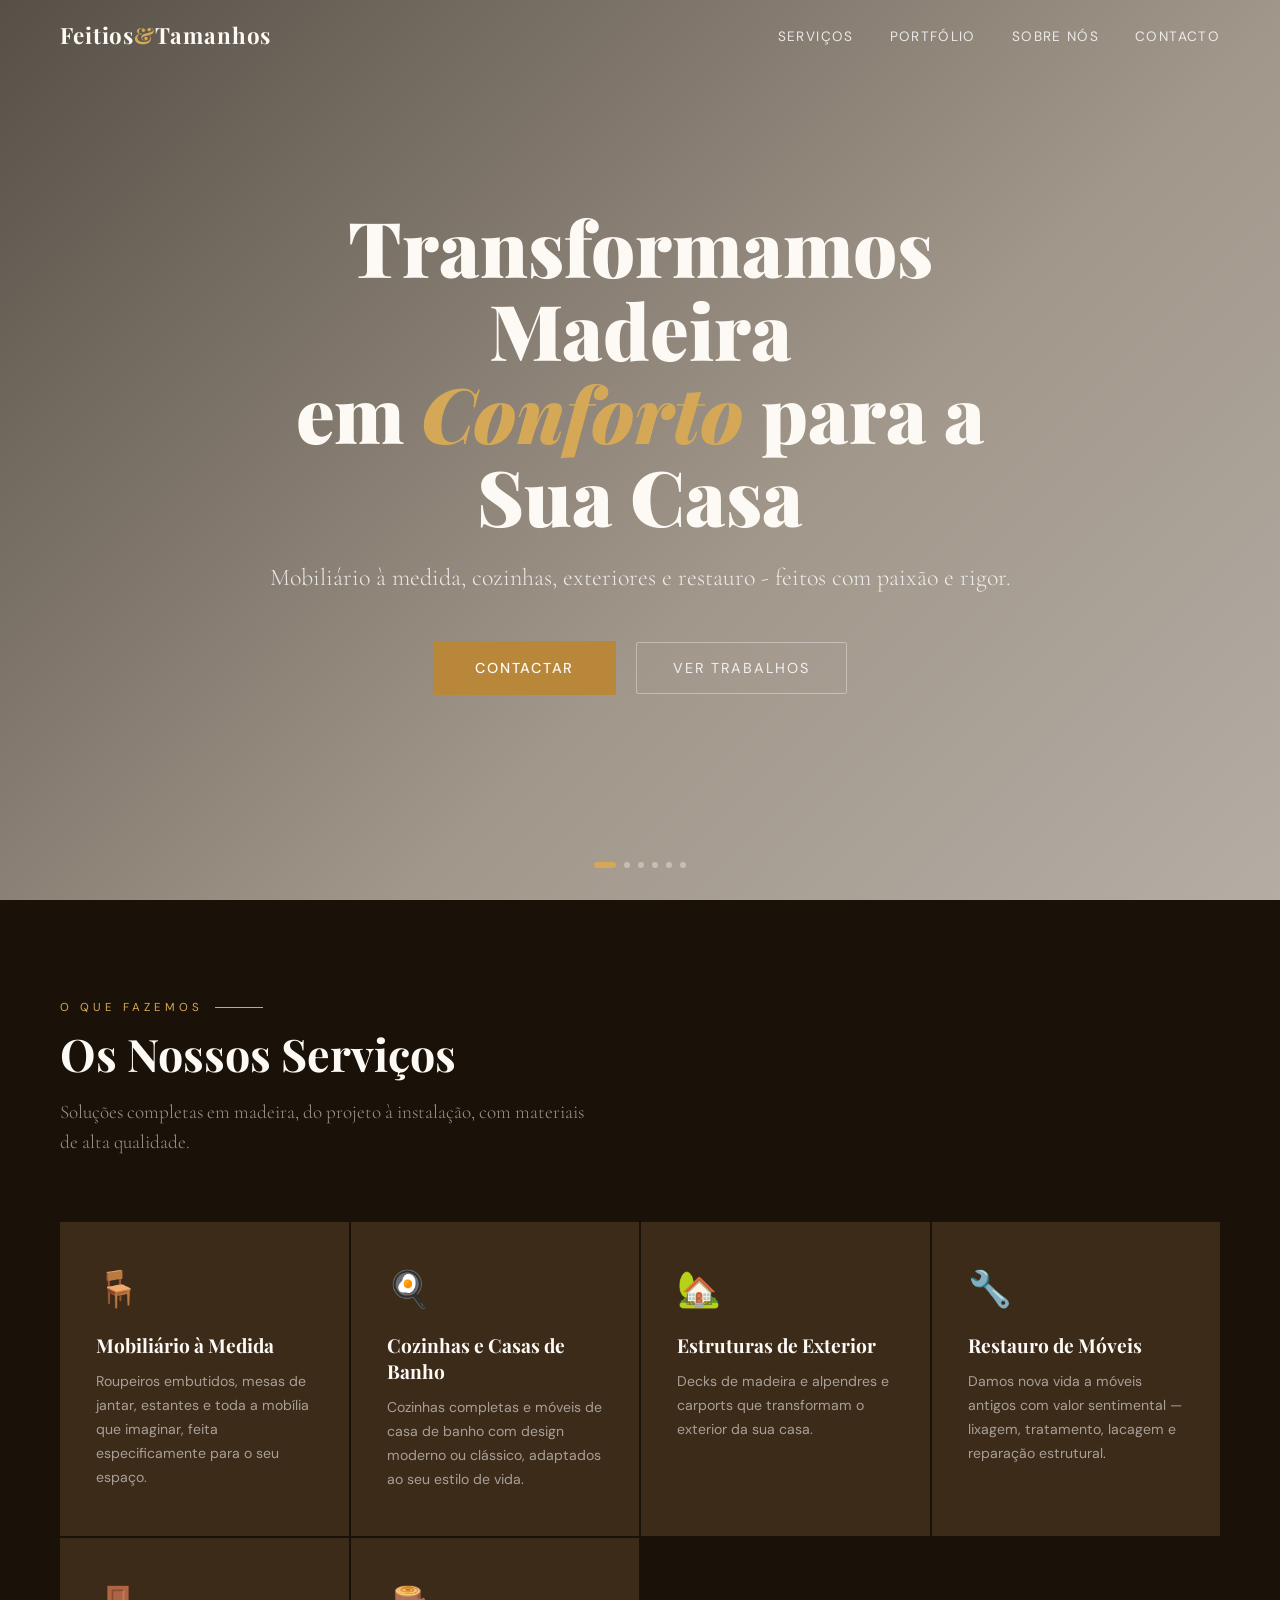
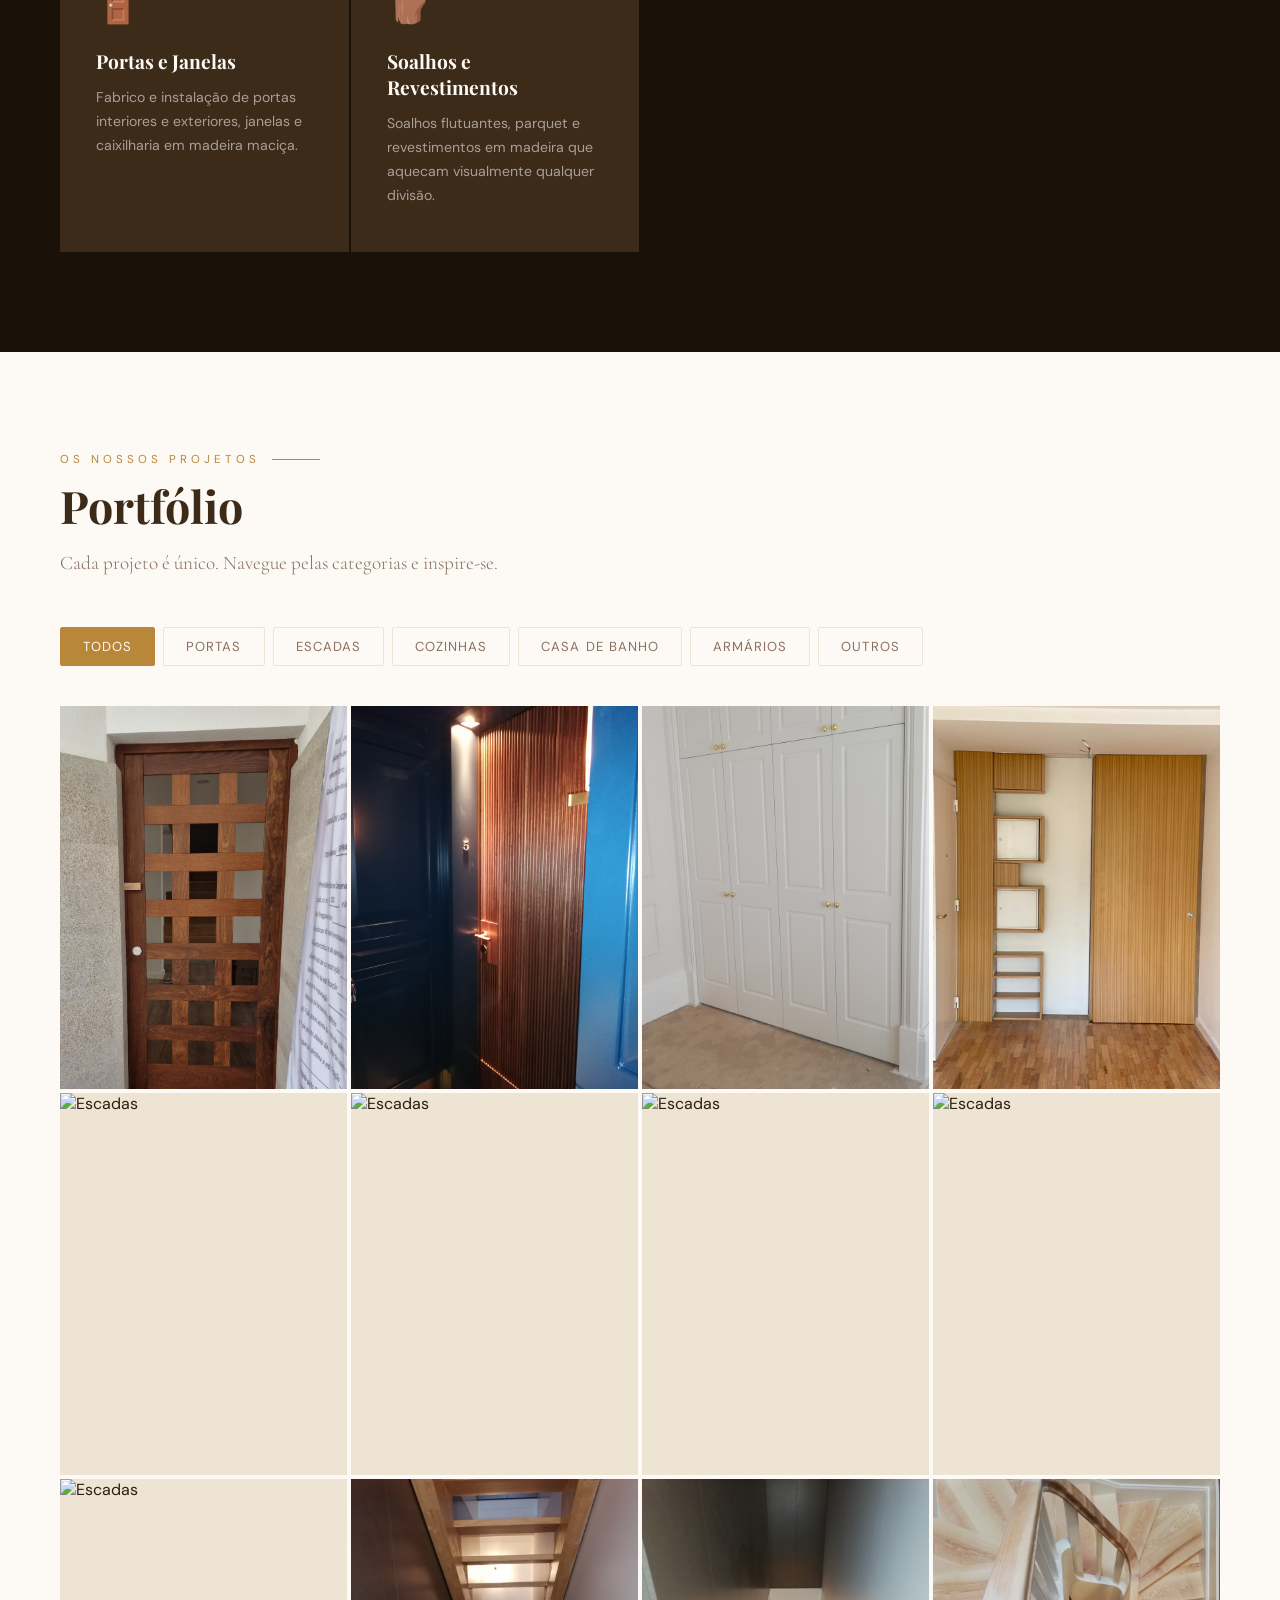
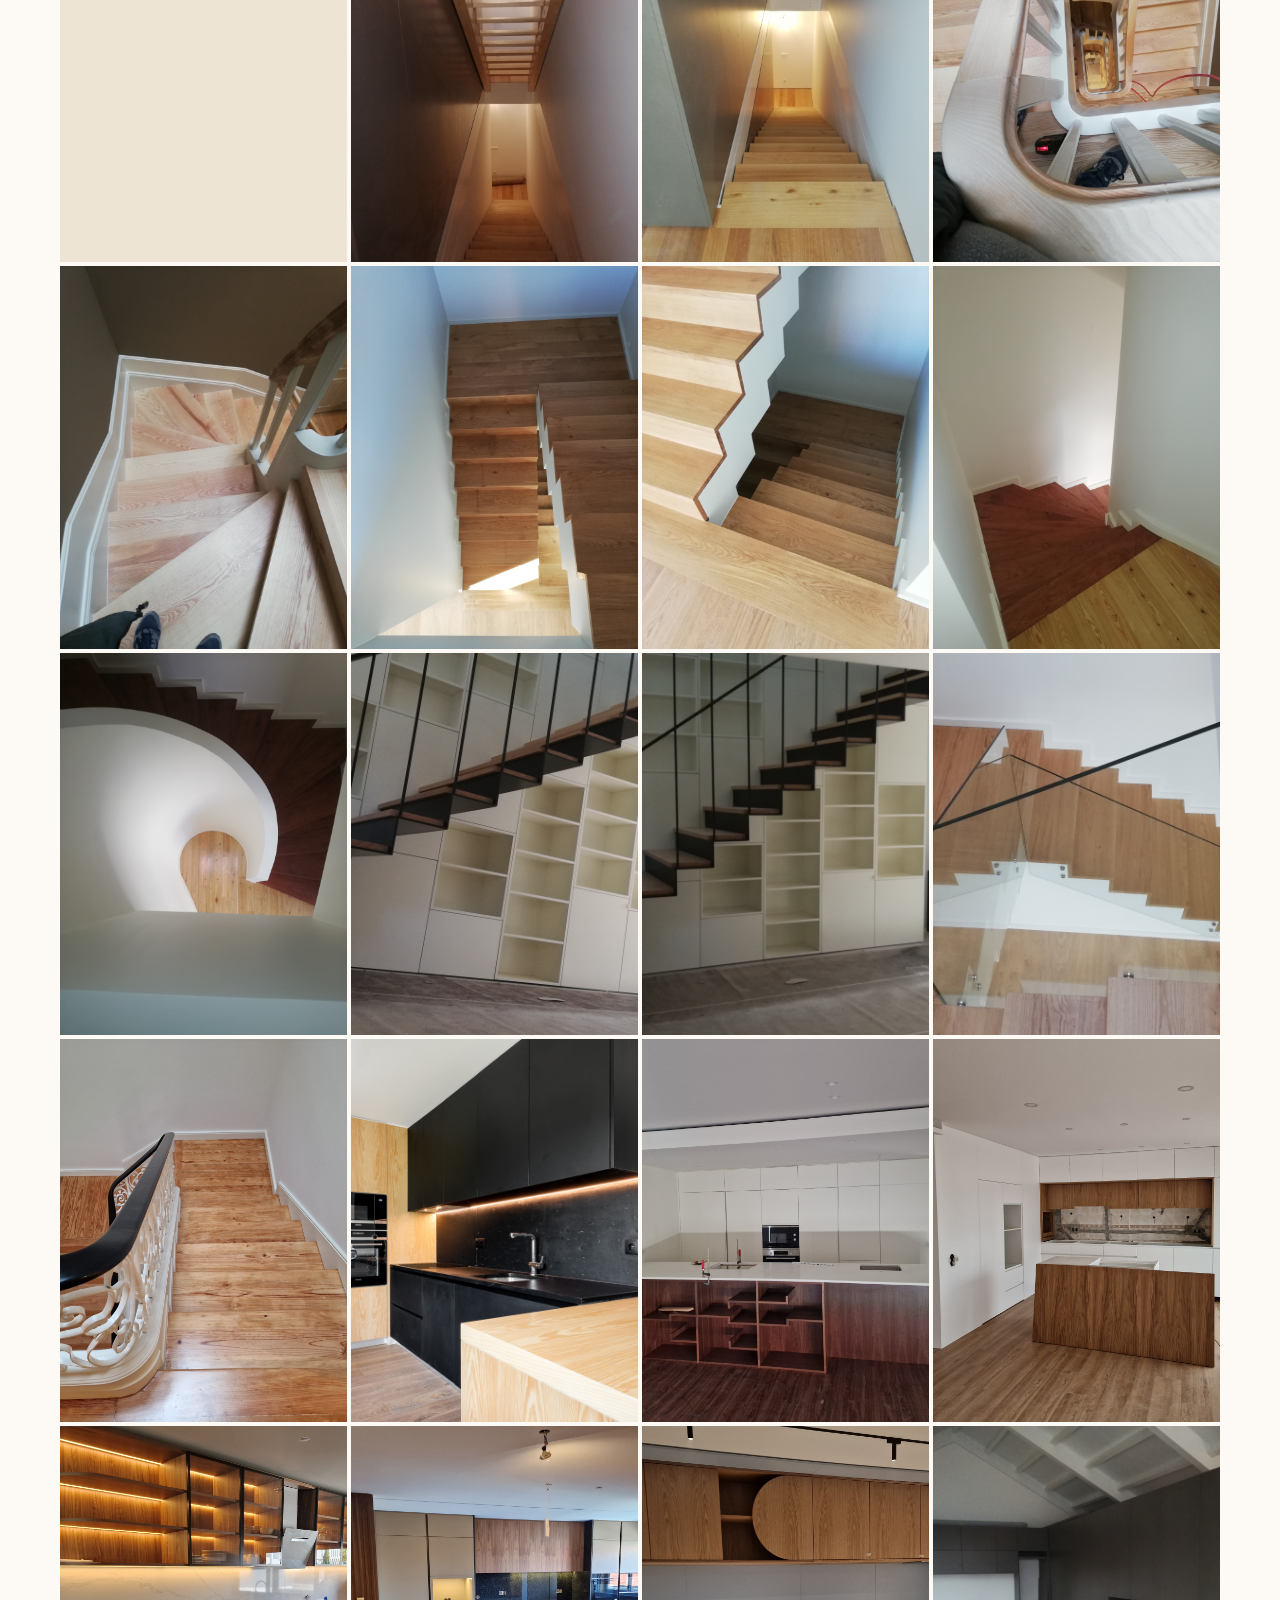
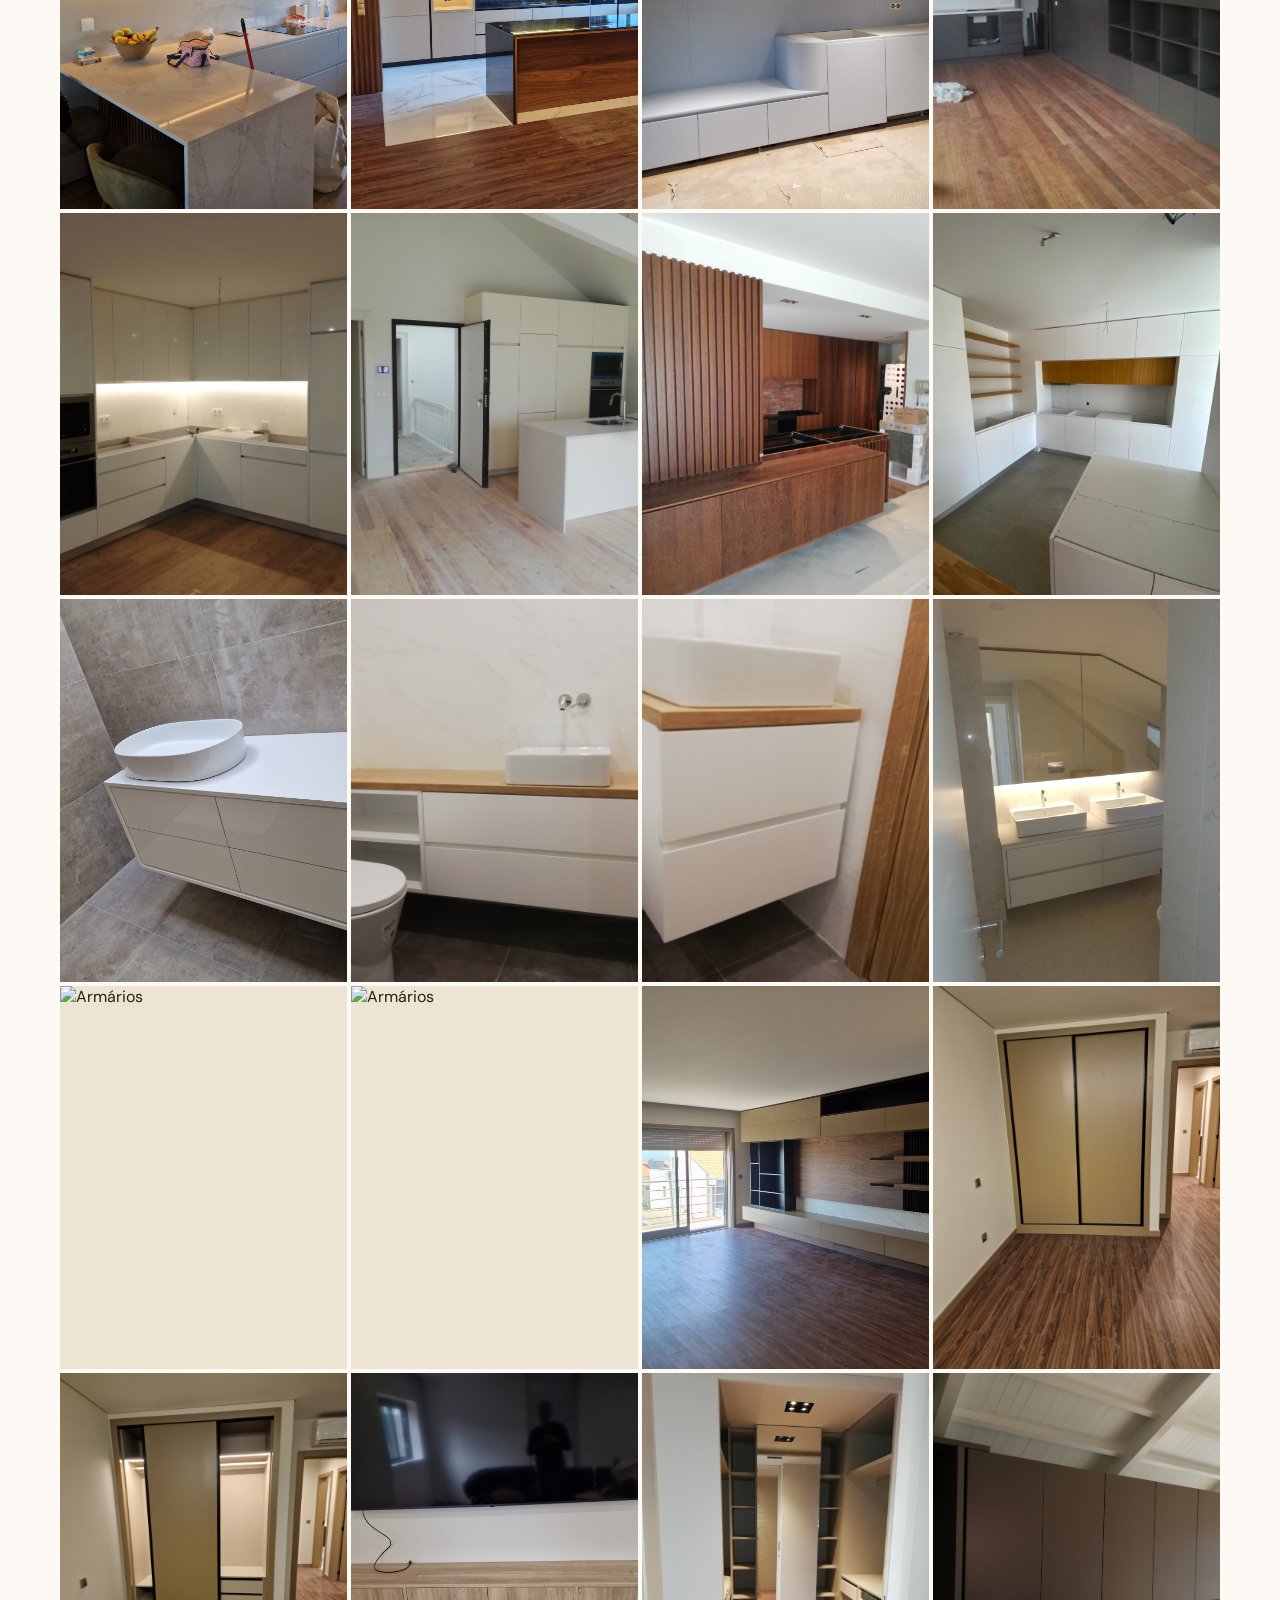
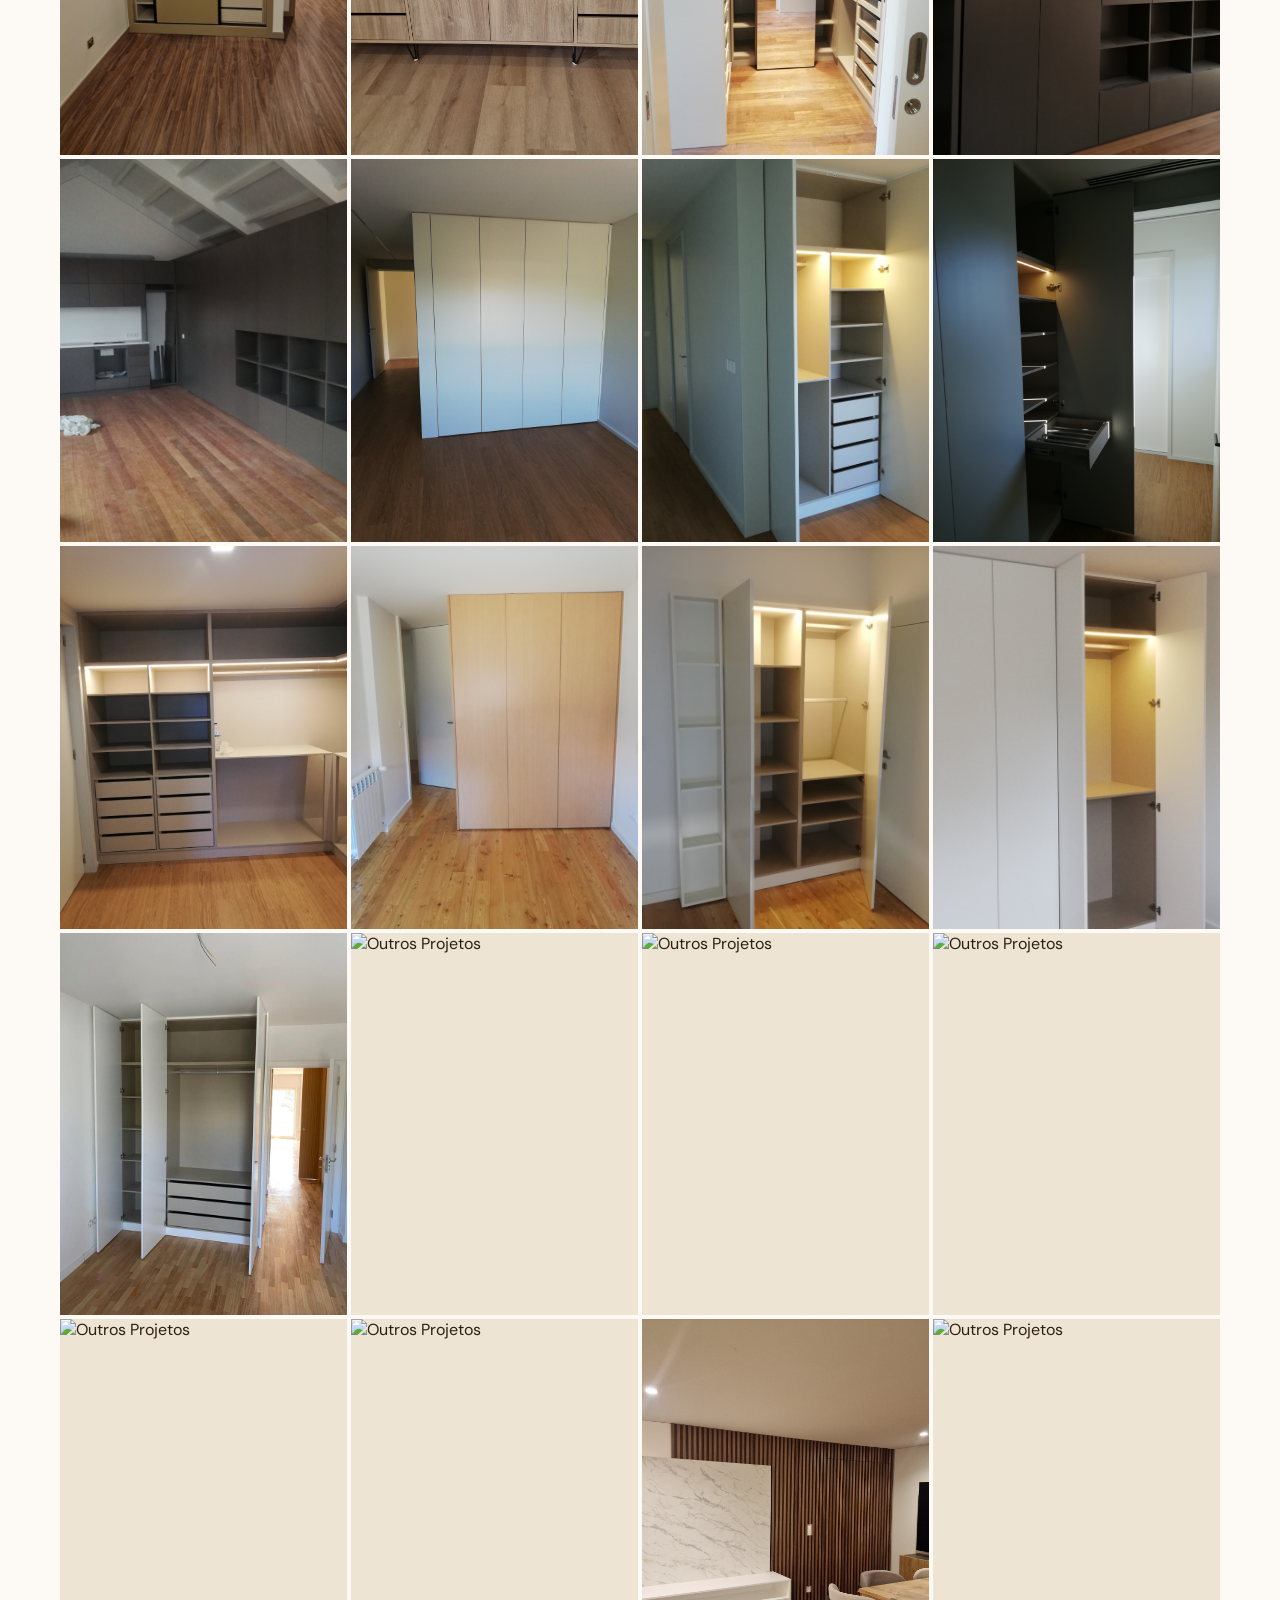
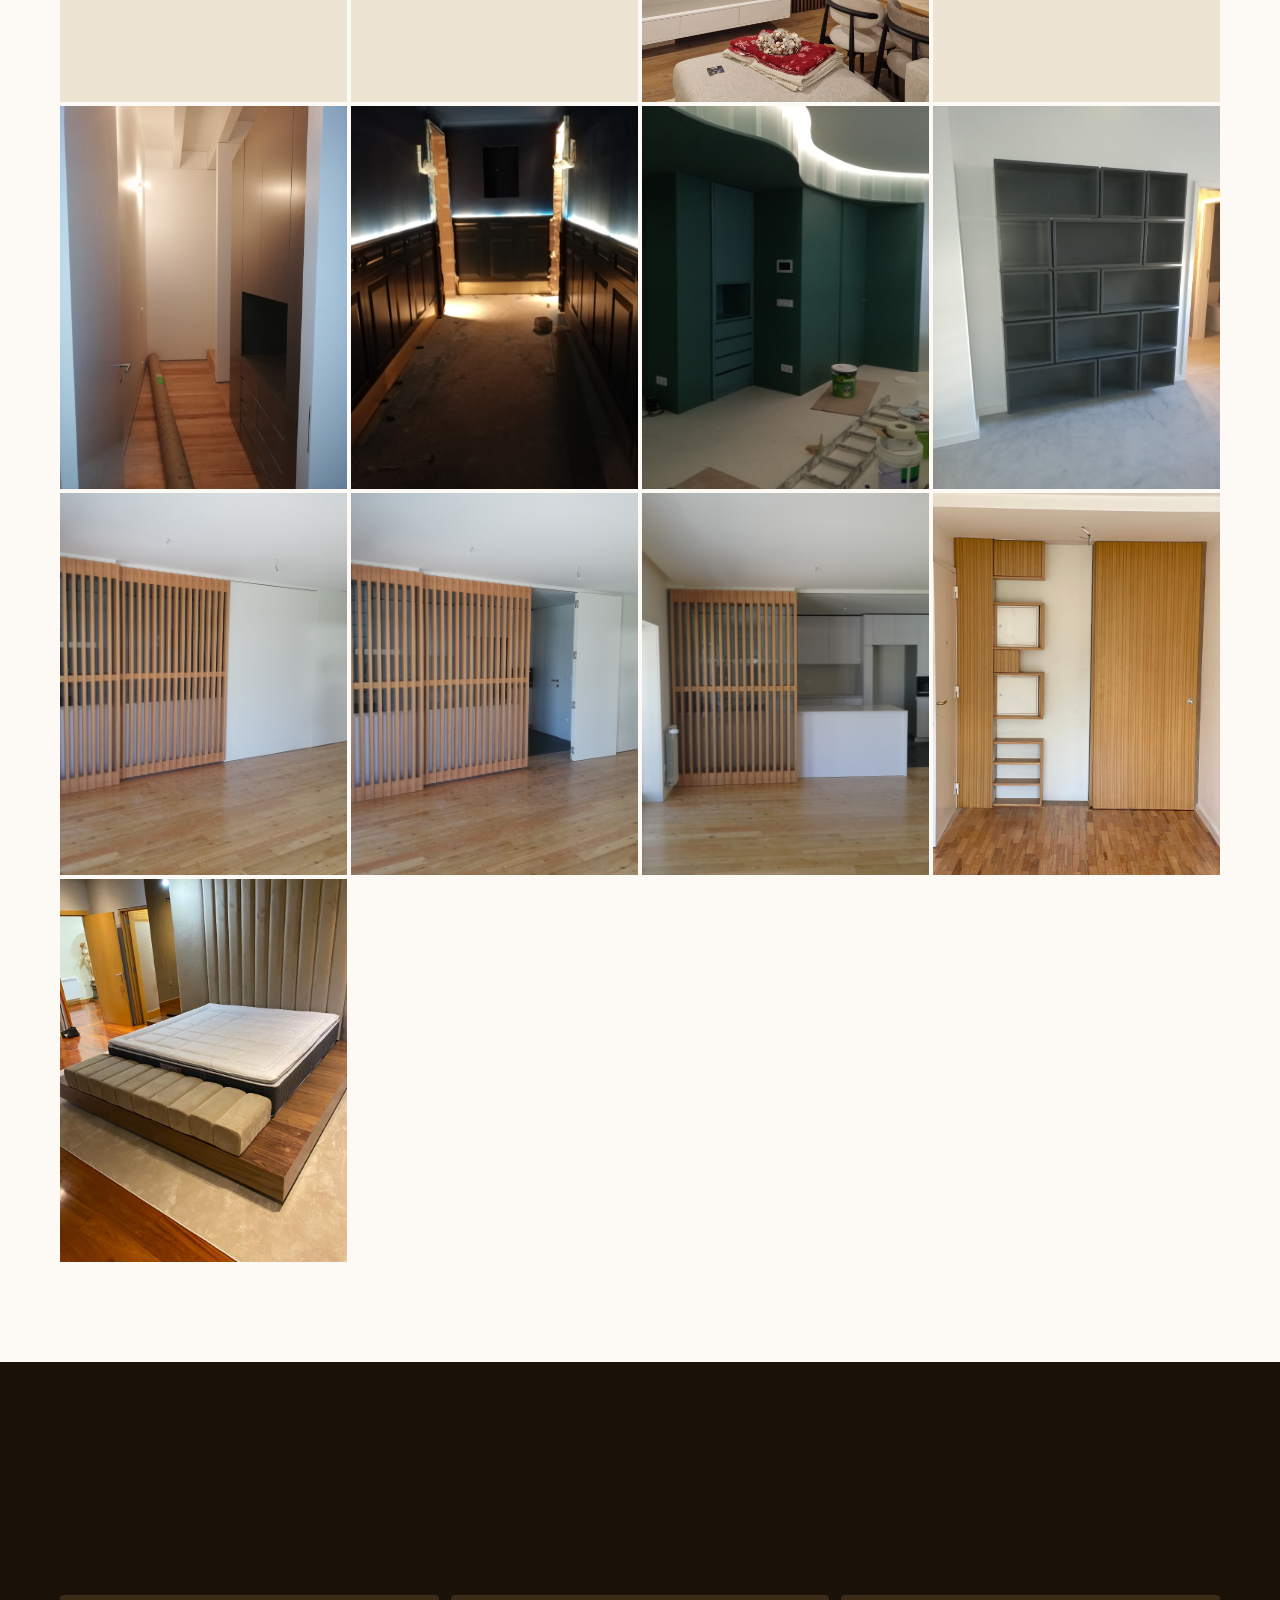
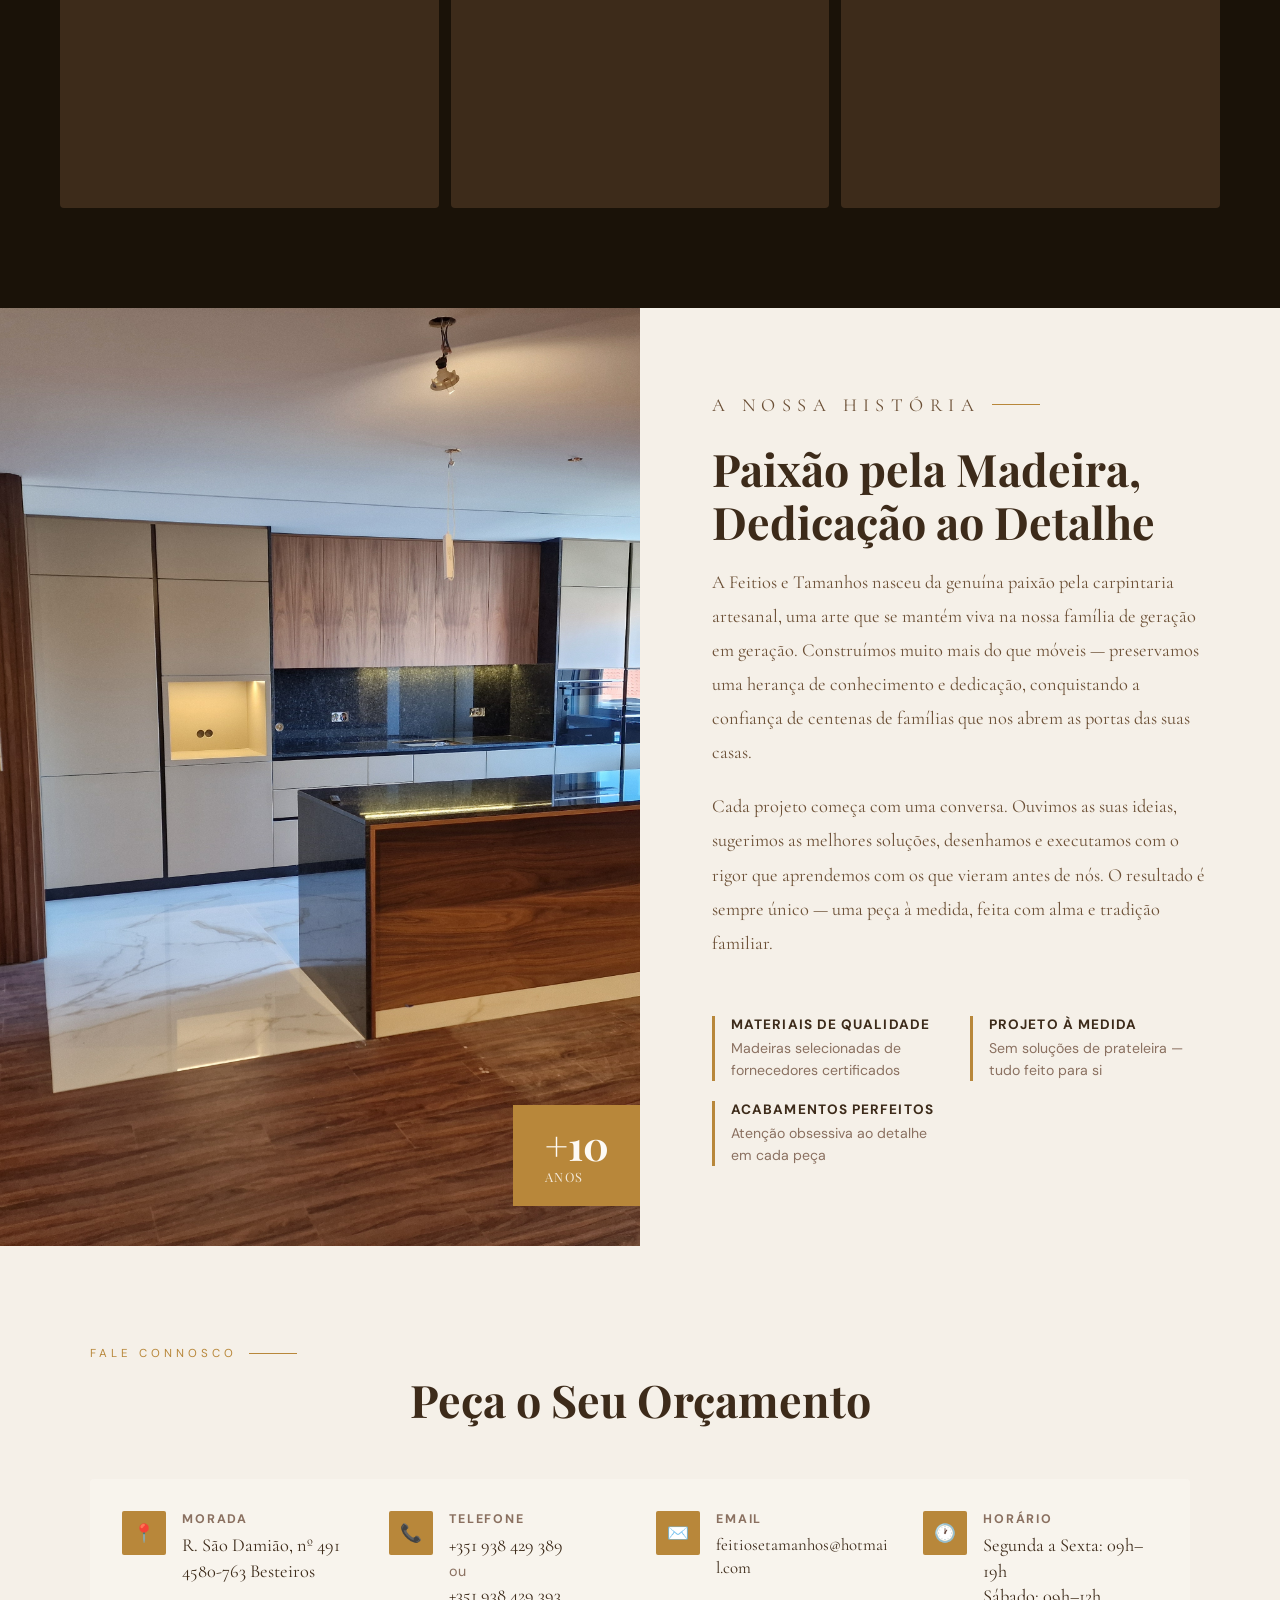
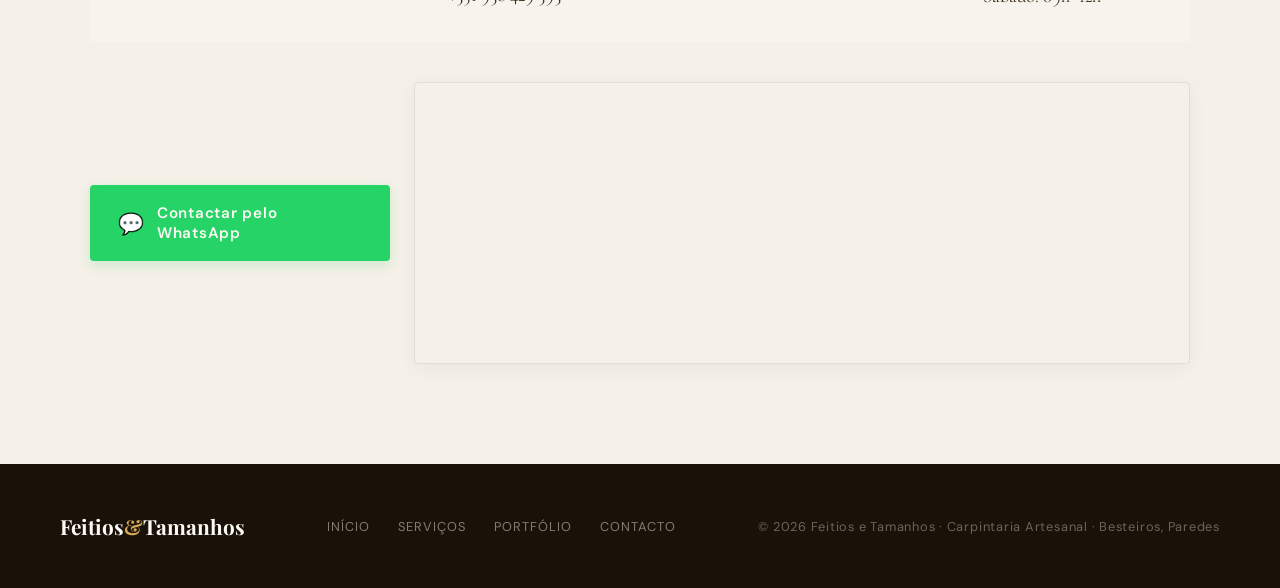
==== index.html @ 4be99b76 "Commit 1" ====
<!DOCTYPE html>
<html lang="pt">

<head>
    <meta charset="UTF-8" />
    <meta name="viewport" content="width=device-width, initial-scale=1.0" />
    <title>Feitios e Tamanhos - Carpintaria Artesanal</title>
    <link
        href="https://fonts.googleapis.com/css2?family=Playfair+Display:ital,wght@0,400;0,700;0,900;1,400&family=Cormorant+Garamond:wght@300;400;500&family=DM+Sans:wght@300;400;500&display=swap"
        rel="stylesheet" />
    <link rel="stylesheet" href="style.css">
</head>

<body>
    <nav id="navbar">
        <a href="#" class="nav-logo">Feitios<span>&</span>Tamanhos</a>
        <ul class="nav-links">
            <li><a href="#servicos">Serviços</a></li>
            <li><a href="#portfolio">Portfólio</a></li>
            <li><a href="#sobre">Sobre Nós</a></li>
            <li><a href="#contacto">Contacto</a></li>
        </ul>
    </nav>

    <section id="hero">
        <div class="hero-slides" id="heroSlides">
        </div>
        <div class="hero-overlay"></div>
        <div class="hero-content">
            <h1 class="hero-title">Transformamos Madeira<br>em <em>Conforto</em> para a Sua Casa</h1>
            <p class="hero-sub">Mobiliário à medida, cozinhas, exteriores e restauro - feitos com paixão e rigor.</p>
            <a href="#contacto" class="btn-primary">Contactar</a>
            <a href="#portfolio" class="btn-secondary">Ver Trabalhos</a>
        </div>
        <div class="hero-dots" id="heroDots"></div>
    </section>

    <section id="servicos">
        <div class="services-header fade-up">
            <p class="section-label">O que fazemos</p>
            <h2 class="section-title">Os Nossos Serviços</h2>
            <p class="section-sub">Soluções completas em madeira, do projeto à instalação, com materiais de alta
                qualidade.</p>
        </div>
        <div class="services-grid">
            <div class="service-card fade-up">
                <span class="service-icon">🪑</span>
                <p class="service-name">Mobiliário à Medida</p>
                <p class="service-desc">Roupeiros embutidos, mesas de jantar, estantes e toda a mobília que imaginar,
                    feita especificamente para o seu espaço.</p>
            </div>
            <div class="service-card fade-up">
                <span class="service-icon">🍳</span>
                <p class="service-name">Cozinhas e Casas de Banho</p>
                <p class="service-desc">Cozinhas completas e móveis de casa de banho com design moderno ou clássico,
                    adaptados ao seu estilo de vida.</p>
            </div>
            <div class="service-card fade-up">
                <span class="service-icon">🏡</span>
                <p class="service-name">Estruturas de Exterior</p>
                <p class="service-desc">Decks de madeira e alpendres e carports que transformam o exterior da sua casa.
                </p>
            </div>
            <div class="service-card fade-up">
                <span class="service-icon">🔧</span>
                <p class="service-name">Restauro de Móveis</p>
                <p class="service-desc">Damos nova vida a móveis antigos com valor sentimental — lixagem, tratamento,
                    lacagem e reparação estrutural.</p>
            </div>
            <div class="service-card fade-up">
                <span class="service-icon">🚪</span>
                <p class="service-name">Portas e Janelas</p>
                <p class="service-desc">Fabrico e instalação de portas interiores e exteriores, janelas e caixilharia em
                    madeira maciça.</p>
            </div>
            <div class="service-card fade-up">
                <span class="service-icon">🪵</span>
                <p class="service-name">Soalhos e Revestimentos</p>
                <p class="service-desc">Soalhos flutuantes, parquet e revestimentos em madeira que aquecam visualmente
                    qualquer divisão.</p>
            </div>
        </div>
    </section>

    <section id="portfolio">
        <div class="portfolio-header fade-up">
            <p class="section-label">Os nossos projetos</p>
            <h2 class="section-title">Portfólio</h2>
            <p class="section-sub" style="color:var(--muted)">Cada projeto é único. Navegue pelas categorias e
                inspire-se.</p>
        </div>
        <div class="portfolio-tabs" id="portfolioTabs">
            <button class="tab-btn active" data-filter="all">Todos</button>
            <button class="tab-btn" data-filter="portas">Portas</button>
            <button class="tab-btn" data-filter="escadas">Escadas</button>
            <button class="tab-btn" data-filter="cozinhas">Cozinhas</button>
            <button class="tab-btn" data-filter="casabanho">Casa de Banho</button>
            <button class="tab-btn" data-filter="armarios">Armários</button>
            <button class="tab-btn" data-filter="outros">Outros</button>
        </div>
        <div class="portfolio-grid" id="portfolioGrid">
        </div>
    </section>

    <div class="lightbox" id="lightbox">
        <button class="lightbox-close" id="lbClose">✕</button>
        <button class="lb-nav lb-prev" id="lbPrev">&#8249;</button>
        <img src="" id="lbImg" alt="" />
        <button class="lb-nav lb-next" id="lbNext">&#8250;</button>
        <p class="lb-caption" id="lbCaption"></p>
    </div>

    <section id="videos">
        <div class="videos-header fade-up">
            <p class="section-label">Em ação</p>
            <h2 class="section-title" style="color:var(--white)">A Oficina por Dentro</h2>
        </div>
        <div class="videos-grid" id="videosGrid">
        </div>
    </section>

    <section id="sobre">
        <div class="sobre-img">
            <img src="fotos/foto (22).jpg" alt="Carpinteiro a trabalhar" id="sobreImg" />
            <div class="sobre-img-badge">
                <strong>+10</strong>
                <span>Anos</span>
            </div>
        </div>
        <div class="sobre-content">
            <p class="section-label">A nossa história</p>
            <h2 class="section-title">Paixão pela Madeira, Dedicação ao Detalhe</h2>
            <p>A Feitios e Tamanhos nasceu da genuína paixão pela carpintaria artesanal, uma arte que se mantém viva na
                nossa família de geração em geração. Construímos muito mais do que móveis — preservamos uma herança de
                conhecimento e dedicação, conquistando a confiança de centenas de famílias que nos abrem as portas das
                suas casas.</p>
            <p>Cada projeto começa com uma conversa. Ouvimos as suas ideias, sugerimos as melhores soluções, desenhamos
                e executamos com o rigor que aprendemos com os que vieram antes de nós. O resultado é sempre único — uma
                peça à medida, feita com alma e tradição familiar.</p>
            <div class="sobre-values">
                <div class="value-item">
                    <strong>Materiais de Qualidade</strong>
                    <span>Madeiras selecionadas de fornecedores certificados</span>
                </div>
                <div class="value-item">
                    <strong>Projeto à Medida</strong>
                    <span>Sem soluções de prateleira — tudo feito para si</span>
                </div>
                <div class="value-item">
                    <strong>Acabamentos Perfeitos</strong>
                    <span>Atenção obsessiva ao detalhe em cada peça</span>
                </div>
            </div>
        </div>
    </section>

    <section id="contacto">
        <div style="max-width:1100px; margin: 0 auto 52px; text-align: center;">
            <p class="section-label fade-up">Fale connosco</p>
            <h2 class="section-title fade-up">Peça o Seu Orçamento</h2>
        </div>

        <div class="contact-wrapper">
            <div class="contact-grid-info fade-up">
                <div class="contact-item">
                    <div class="contact-icon">📍</div>
                    <div class="contact-item-text">
                        <strong>Morada</strong>
                        <span>R. São Damião, nº 491<br>4580-763 Besteiros</span>
                    </div>
                </div>

                <div class="contact-item">
                    <div class="contact-icon">📞</div>
                    <div class="contact-item-text">
                        <strong>Telefone</strong>
                        <span><a href="tel:+351938429389">+351 938 429 389</a></span>
                        <span
                            style="font-family: inherit; font-size: 0.9rem; color: var(--muted); display: block; margin: 2px 0;">ou</span>
                        <span><a href="tel:+351938429393">+351 938 429 393</a></span>
                    </div>
                </div>

                <div class="contact-item">
                    <div class="contact-icon">✉️</div>
                    <div class="contact-item-text">
                        <strong>Email</strong>
                        <span><a href="mailto:feitiosetamanhos@hotmail.com">feitiosetamanhos@hotmail.com</a></span>
                    </div>
                </div>

                <div class="contact-item">
                    <div class="contact-icon">🕐</div>
                    <div class="contact-item-text">
                        <strong>Horário</strong>
                        <span>Segunda a Sexta: 09h–19h<br>Sábado: 09h–12h</span>
                    </div>
                </div>
            </div>

            <div class="contact-actions fade-up">
                <a href="https://wa.me/351938429393?text=Olá!%20Gostaria%20de%20pedir%20um%20orçamento."
                    class="whatsapp-btn" target="_blank">
                    <span style="font-size:1.3rem">💬</span>
                    Contactar pelo WhatsApp
                </a>

                <div class="map-embed">
                    <iframe
                        src="https://www.google.com/maps/embed?pb=!1m18!1m12!1m3!1d3000.7573664592846!2d-8.349511124857397!3d41.22705770592609!2m3!1f0!2f0!3f0!3m2!1i1024!2i768!4f13.1!3m3!1m2!1s0xd248dd189620065%3A0xf127c3dbe8192810!2sR.%20S%C3%A3o%20Dami%C3%A3o%20491%2C%204580-763%20Besteiros!5e0!3m2!1spt-PT!2spt!4v1780588882839!5m2!1spt-PT!2spt"
                        width="600" height="450" style="border:0;" allowfullscreen="" loading="lazy"
                        referrerpolicy="no-referrer-when-downgrade" loading="lazy"
                        referrerpolicy="no-referrer-when-downgrade">
                    </iframe>
                </div>
            </div>
        </div>
    </section>

    <footer>
        <div class="footer-logo">Feitios<span>&</span>Tamanhos</div>
        <div class="footer-links">
            <a href="#hero">Início</a>
            <a href="#servicos">Serviços</a>
            <a href="#portfolio">Portfólio</a>
            <a href="#contacto">Contacto</a>
        </div>
        <p class="footer-copy">© 2026 Feitios e Tamanhos · Carpintaria Artesanal · Besteiros, Paredes</p>
    </footer>

    <button id="scrollTop" onclick="window.scrollTo({top:0,behavior:'smooth'})">↑</button>
    <script src="script.js"></script>
</body>

</html>
---- style.css ----
:root {
    --cream: #F5F0E8;
    --warm: #EDE4D3;
    --gold: #B8873A;
    --gold2: #D4A857;
    --dark: #1A1208;
    --bark: #3D2B1A;
    --mid: #6B4F35;
    --text: #2C1F10;
    --muted: #8A7060;
    --white: #FDFAF5;
}

*,
*::before,
*::after {
    box-sizing: border-box;
    margin: 0;
    padding: 0;
}

html {
    scroll-behavior: smooth;
}

body {
    font-family: 'DM Sans', sans-serif;
    background: var(--cream);
    color: var(--text);
    overflow-x: hidden;
}

::-webkit-scrollbar {
    width: 6px;
}

::-webkit-scrollbar-track {
    background: var(--warm);
}

::-webkit-scrollbar-thumb {
    background: var(--gold);
    border-radius: 3px;
}

nav {
    position: fixed;
    top: 0;
    width: 100%;
    z-index: 100;
    padding: 20px 60px;
    display: flex;
    align-items: center;
    justify-content: space-between;
    background: transparent;
    transition: background .4s, padding .4s, backdrop-filter .4s;
}

nav.scrolled {
    background: rgba(26, 18, 8, .88);
    backdrop-filter: blur(12px);
    padding: 14px 60px;
}

.nav-logo {
    font-family: 'Playfair Display', serif;
    font-size: 1.4rem;
    font-weight: 700;
    color: var(--white);
    letter-spacing: .04em;
    text-decoration: none;
}

.nav-logo span {
    color: var(--gold2);
}

.nav-links {
    display: flex;
    gap: 36px;
    list-style: none;
}

.nav-links a {
    color: rgba(255, 255, 255, .82);
    text-decoration: none;
    font-size: .85rem;
    letter-spacing: .1em;
    text-transform: uppercase;
    transition: color .2s;
}

.nav-links a:hover {
    color: var(--gold2);
}

#hero {
    position: relative;
    height: 100vh;
    min-height: 600px;
    display: flex;
    align-items: center;
    justify-content: center;
    overflow: hidden;
}

.hero-slides {
    position: absolute;
    inset: 0;
}

.hero-slide {
    position: absolute;
    inset: 0;
    background-size: cover;
    background-position: center;
    opacity: 0;
    transition: opacity 1.2s ease;
}

.hero-slide.active {
    opacity: 1;
}

.hero-overlay {
    position: absolute;
    inset: 0;
    background: linear-gradient(135deg, rgba(26, 18, 8, .72) 0%, rgba(61, 43, 26, .45) 60%, rgba(26, 18, 8, .3) 100%);
}

.hero-content {
    position: relative;
    z-index: 2;
    text-align: center;
    padding: 0 24px;
    max-width: 820px;
}

.hero-eyebrow {
    display: inline-block;
    font-family: 'DM Sans', sans-serif;
    font-size: .72rem;
    letter-spacing: .3em;
    text-transform: uppercase;
    color: var(--gold2);
    margin-bottom: 20px;
    border-bottom: 1px solid var(--gold);
    padding-bottom: 8px;
}

.hero-title {
    font-family: 'Playfair Display', serif;
    font-size: clamp(2.8rem, 6vw, 5.2rem);
    font-weight: 900;
    line-height: 1.08;
    color: var(--white);
    margin-bottom: 22px;
}

.hero-title em {
    font-style: italic;
    color: var(--gold2);
}

.hero-sub {
    font-family: 'Cormorant Garamond', serif;
    font-size: clamp(1.1rem, 2vw, 1.5rem);
    font-weight: 300;
    color: rgba(255, 255, 255, .80);
    margin-bottom: 44px;
    line-height: 1.6;
}

.btn-primary {
    display: inline-block;
    background: var(--gold);
    color: var(--white);
    text-decoration: none;
    padding: 16px 40px;
    font-size: .9rem;
    letter-spacing: .12em;
    text-transform: uppercase;
    font-weight: 500;
    border: 2px solid transparent;
    transition: all .25s;
    border-radius: 2px;
}

.btn-primary:hover {
    background: transparent;
    border-color: var(--gold2);
    color: var(--gold2);
}

.btn-secondary {
    display: inline-block;
    background: transparent;
    color: rgba(255, 255, 255, .85);
    text-decoration: none;
    padding: 16px 36px;
    font-size: .9rem;
    letter-spacing: .12em;
    text-transform: uppercase;
    font-weight: 400;
    border: 1px solid rgba(255, 255, 255, .35);
    margin-left: 16px;
    transition: all .25s;
    border-radius: 2px;
}

.btn-secondary:hover {
    border-color: var(--gold2);
    color: var(--gold2);
}

.hero-dots {
    position: absolute;
    bottom: 32px;
    left: 50%;
    transform: translateX(-50%);
    display: flex;
    gap: 8px;
    z-index: 2;
}

.hero-dot {
    width: 6px;
    height: 6px;
    border-radius: 50%;
    background: rgba(255, 255, 255, .35);
    cursor: pointer;
    transition: all .3s;
}

.hero-dot.active {
    background: var(--gold2);
    width: 22px;
    border-radius: 3px;
}

section {
    padding: 100px 60px;
}

.section-label {
    font-size: .72rem;
    letter-spacing: .35em;
    text-transform: uppercase;
    color: var(--gold);
    margin-bottom: 12px;
    display: flex;
    align-items: center;
    gap: 12px;
}

.section-label::after {
    content: '';
    flex: 1;
    max-width: 48px;
    height: 1px;
    background: var(--gold);
}

.section-title {
    font-family: 'Playfair Display', serif;
    font-size: clamp(2rem, 3.5vw, 3rem);
    font-weight: 700;
    line-height: 1.2;
    color: var(--bark);
    margin-bottom: 16px;
}

.section-sub {
    font-family: 'Cormorant Garamond', serif;
    font-size: 1.2rem;
    color: var(--muted);
    font-weight: 300;
    line-height: 1.6;
    max-width: 540px;
}

#servicos {
    background: var(--dark);
    color: var(--white);
}

#servicos .section-title {
    color: var(--white);
}

#servicos .section-sub {
    color: rgba(255, 255, 255, .55);
}

#servicos .section-label {
    color: var(--gold2);
}

#servicos .section-label::after {
    background: var(--gold2);
}

.services-header {
    max-width: 1200px;
    margin: 0 auto 64px;
}

.services-grid {
    display: grid;
    grid-template-columns: repeat(auto-fill, minmax(280px, 1fr));
    gap: 2px;
    max-width: 1200px;
    margin: 0 auto;
}

.service-card {
    background: var(--bark);
    padding: 44px 36px;
    position: relative;
    overflow: hidden;
    transition: background .3s;
    cursor: default;
}

.service-card::before {
    content: '';
    position: absolute;
    bottom: 0;
    left: 0;
    height: 3px;
    width: 0;
    background: var(--gold);
    transition: width .4s ease;
}

.service-card:hover {
    background: #4a3420;
}

.service-card:hover::before {
    width: 100%;
}

.service-icon {
    font-size: 2.2rem;
    margin-bottom: 20px;
    display: block;
}

.service-name {
    font-family: 'Playfair Display', serif;
    font-size: 1.2rem;
    font-weight: 700;
    color: var(--white);
    margin-bottom: 12px;
}

.service-desc {
    font-size: .88rem;
    line-height: 1.7;
    color: rgba(255, 255, 255, .55);
}

/* ── PORTFOLIO ── */
#portfolio {
    background: var(--white);
    padding: 100px 0;
}

.portfolio-header {
    padding: 0 60px;
    max-width: 1300px;
    margin: 0 auto 48px;
}

.portfolio-tabs {
    display: flex;
    gap: 8px;
    flex-wrap: wrap;
    padding: 0 60px;
    max-width: 1300px;
    margin: 0 auto 40px;
}

.tab-btn {
    padding: 10px 22px;
    background: transparent;
    border: 1px solid var(--warm);
    color: var(--muted);
    font-family: 'DM Sans', sans-serif;
    font-size: .82rem;
    letter-spacing: .08em;
    text-transform: uppercase;
    cursor: pointer;
    border-radius: 2px;
    transition: all .2s;
}

.tab-btn:hover,
.tab-btn.active {
    background: var(--gold);
    border-color: var(--gold);
    color: var(--white);
}

.portfolio-grid {
    display: grid;
    grid-template-columns: repeat(4, 1fr);
    gap: 4px;
    padding: 0 60px;
    max-width: 1300px;
    margin: 0 auto;
}

.portfolio-item {
    position: relative;
    overflow: hidden;
    aspect-ratio: 3/4;
    cursor: pointer;
    background: var(--warm);
}

.portfolio-item:nth-child(3n+1) {
    aspect-ratio: 3/4;
}

.portfolio-item:nth-child(3n+2) {
    aspect-ratio: 3/4;
}

.portfolio-item img {
    width: 100%;
    height: 100%;
    object-fit: cover;
    transition: transform .6s ease;
    display: block;
}

.portfolio-item:hover img {
    transform: scale(1.06);
}

.portfolio-overlay {
    position: absolute;
    inset: 0;
    background: linear-gradient(to top, rgba(26, 18, 8, .85) 0%, transparent 55%);
    opacity: 0;
    transition: opacity .3s;
    display: flex;
    align-items: flex-end;
    padding: 20px;
}

.portfolio-item:hover .portfolio-overlay {
    opacity: 1;
}

.portfolio-label {
    color: var(--white);
    font-family: 'Playfair Display', serif;
    font-size: 1rem;
    font-weight: 700;
}

.portfolio-cat {
    font-size: .72rem;
    letter-spacing: .15em;
    text-transform: uppercase;
    color: var(--gold2);
    display: block;
    margin-bottom: 4px;
}

.portfolio-item[data-cat] {
    transition: opacity .3s, transform .3s;
}

.portfolio-item.hidden {
    display: none;
}

.lightbox {
    display: none;
    position: fixed;
    inset: 0;
    z-index: 999;
    background: rgba(0, 0, 0, .92);
    align-items: center;
    justify-content: center;
}

.lightbox.open {
    display: flex;
}

.lightbox img {
    max-width: 90vw;
    max-height: 90vh;
    object-fit: contain;
    border-radius: 2px;
}

.lightbox-close {
    position: absolute;
    top: 24px;
    right: 32px;
    color: var(--white);
    font-size: 2rem;
    cursor: pointer;
    background: none;
    border: none;
    line-height: 1;
    opacity: .7;
    transition: opacity .2s;
}

.lightbox-close:hover {
    opacity: 1;
}

.lb-nav {
    position: absolute;
    top: 50%;
    transform: translateY(-50%);
    color: var(--white);
    font-size: 2.5rem;
    background: rgba(255, 255, 255, .08);
    border: none;
    cursor: pointer;
    padding: 12px 18px;
    line-height: 1;
    transition: background .2s;
}

.lb-nav:hover {
    background: rgba(255, 255, 255, .18);
}

.lb-prev {
    left: 16px;
}

.lb-next {
    right: 16px;
}

.lb-caption {
    position: absolute;
    bottom: 24px;
    left: 50%;
    transform: translateX(-50%);
    color: rgba(255, 255, 255, .7);
    font-family: 'Playfair Display', serif;
    font-size: 1rem;
    font-style: italic;
}

#videos {
    background: var(--dark);
    padding: 100px 60px;
}

#videos .section-title {
    color: var(--white);
}

#videos .section-label {
    color: var(--gold2);
}

#videos .section-label::after {
    background: var(--gold2);
}

.videos-header {
    max-width: 1200px;
    margin: 0 auto 52px;
}

.videos-grid {
    display: grid;
    grid-template-columns: repeat(auto-fill, minmax(340px, 1fr));
    gap: 12px;
    max-width: 1200px;
    margin: 0 auto;
}

.video-card {
    position: relative;
    overflow: hidden;
    border-radius: 4px;
    background: var(--bark);
}

.video-card video {
    width: 100%;
    display: block;
    aspect-ratio: 16/9;
    object-fit: cover;
}

#sobre {
    background: var(--cream);
    display: grid;
    grid-template-columns: 1fr 1fr;
    gap: 0;
    padding: 0;
}

.sobre-img {
    position: relative;
    overflow: hidden;
    min-height: 600px;
}

.sobre-img img {
    width: 100%;
    height: 100%;
    object-fit: cover;
    transition: transform .6s ease;
}

.sobre-img:hover img {
    transform: scale(1.03);
}

.sobre-img-badge {
    position: absolute;
    bottom: 40px;
    right: -1px;
    background: var(--gold);
    color: var(--white);
    padding: 20px 32px;
    font-family: 'Playfair Display', serif;
}

.sobre-img-badge strong {
    display: block;
    font-size: 2.5rem;
    line-height: 1;
}

.sobre-img-badge span {
    font-size: .8rem;
    letter-spacing: .1em;
    text-transform: uppercase;
    opacity: .85;
}

.sobre-content {
    padding: 80px 72px;
    display: flex;
    flex-direction: column;
    justify-content: center;
}

.sobre-content p {
    font-family: 'Cormorant Garamond', serif;
    font-size: 1.15rem;
    line-height: 1.85;
    color: var(--mid);
    margin-bottom: 20px;
}

.sobre-values {
    display: grid;
    grid-template-columns: 1fr 1fr;
    gap: 20px;
    margin-top: 36px;
}

.value-item {
    border-left: 3px solid var(--gold);
    padding-left: 16px;
}

.value-item strong {
    display: block;
    font-size: .85rem;
    letter-spacing: .08em;
    text-transform: uppercase;
    color: var(--bark);
    margin-bottom: 4px;
}

.value-item span {
    font-size: .88rem;
    color: var(--muted);
    line-height: 1.5;
}

#contacto {
    background: var(--cream);
    padding: 100px 60px;
}

.contact-wrapper {
    max-width: 1100px;
    margin: 0 auto;
    display: flex;
    flex-direction: column;
    gap: 40px;
}

.contact-grid-info {
    display: grid;
    grid-template-columns: repeat(auto-fit, minmax(220px, 1fr));
    gap: 32px;
    background: rgba(250, 247, 242, 0.6);
    padding: 32px;
    border-radius: 4px;
    align-items: start;
}

.contact-item {
    display: flex;
    gap: 16px;
    align-items: flex-start;
}

.contact-icon {
    width: 44px;
    height: 44px;
    flex-shrink: 0;
    background: var(--gold);
    display: flex;
    align-items: center;
    justify-content: center;
    font-size: 1.1rem;
    border-radius: 2px;
    color: var(--white);
}

.contact-item-text strong {
    display: block;
    font-size: .78rem;
    letter-spacing: .15em;
    text-transform: uppercase;
    color: var(--muted);
    margin-bottom: 6px;
}

.contact-item-text span,
.contact-item-text a {
    font-family: 'Cormorant Garamond', serif;
    font-size: 1.15rem;
    color: var(--bark);
    line-height: 1.4;
    text-decoration: none;
    display: block;
    word-break: break-word;
}

.contact-item-text a[href^="mailto:"] {
    font-size: 1.05rem;
}

.contact-item-text a:hover {
    color: var(--gold);
}

.contact-actions {
    display: grid;
    grid-template-columns: 1fr;
    gap: 24px;
    align-items: start;
}

@media (min-width: 768px) {
    .contact-actions {
        grid-template-columns: 300px 1fr;
        align-items: center;
    }
}

.whatsapp-btn {
    display: flex;
    align-items: center;
    justify-content: center;
    gap: 12px;
    background: #25D366;
    color: var(--white) !important;
    text-decoration: none;
    padding: 18px 28px;
    border-radius: 4px;
    font-size: .95rem;
    font-weight: 600;
    letter-spacing: .05em;
    transition: background .2s, transform .2s;
    box-shadow: 0 4px 12px rgba(37, 211, 102, 0.2);
}

.whatsapp-btn:hover {
    background: #1ebe5d;
    transform: translateY(-2px);
}

.map-embed {
    border-radius: 4px;
    overflow: hidden;
    border: 1px solid rgba(0, 0, 0, 0.08);
    box-shadow: 0 4px 20px rgba(0, 0, 0, 0.05);
}

.map-embed iframe {
    width: 100%;
    height: 280px;
    display: block;
    border: none;
}

footer {
    background: var(--dark);
    padding: 48px 60px;
    display: flex;
    align-items: center;
    justify-content: space-between;
    flex-wrap: wrap;
    gap: 20px;
}

.footer-logo {
    font-family: 'Playfair Display', serif;
    font-size: 1.3rem;
    color: var(--white);
    font-weight: 700;
}

.footer-logo span {
    color: var(--gold2);
}

.footer-copy {
    font-size: .8rem;
    color: rgba(255, 255, 255, .35);
    letter-spacing: .06em;
}

.footer-links {
    display: flex;
    gap: 28px;
}

.footer-links a {
    color: rgba(255, 255, 255, .45);
    text-decoration: none;
    font-size: .8rem;
    letter-spacing: .08em;
    text-transform: uppercase;
    transition: color .2s;
}

.footer-links a:hover {
    color: var(--gold2);
}

#scrollTop {
    position: fixed;
    bottom: 28px;
    right: 28px;
    z-index: 90;
    width: 44px;
    height: 44px;
    background: var(--gold);
    color: var(--white);
    border: none;
    cursor: pointer;
    font-size: 1.1rem;
    border-radius: 2px;
    opacity: 0;
    pointer-events: none;
    transition: opacity .3s;
}

#scrollTop.show {
    opacity: 1;
    pointer-events: all;
}

@media (max-width: 960px) {
    nav {
        padding: 18px 28px;
    }

    nav.scrolled {
        padding: 12px 28px;
    }

    .nav-links {
        display: none;
    }

    section {
        padding: 72px 28px;
    }

    #sobre {
        grid-template-columns: 1fr;
    }

    .sobre-content {
        padding: 52px 32px;
    }

    .contact-wrapper {
        grid-template-columns: 1fr;
        gap: 48px;
    }

    .portfolio-grid {
        grid-template-columns: repeat(2, 1fr);
        padding: 0 28px;
    }

    .portfolio-tabs {
        padding: 0 28px;
    }

    .portfolio-header {
        padding: 0 28px;
    }

    footer {
        flex-direction: column;
        align-items: flex-start;
        padding: 40px 28px;
    }
}

@media (max-width: 600px) {
    .hero-title {
        font-size: 2.2rem;
    }

    .btn-secondary {
        display: none;
    }

    .portfolio-grid {
        grid-template-columns: 1fr 1fr;
    }

    .form-row {
        grid-template-columns: 1fr;
    }

    .sobre-values {
        grid-template-columns: 1fr;
    }

    .videos-grid {
        grid-template-columns: 1fr;
    }

    #servicos,
    #videos,
    #testemunhos,
    #contacto {
        padding: 60px 20px;
    }
}

.fade-up {
    opacity: 0;
    transform: translateY(32px);
    transition: opacity .7s ease, transform .7s ease;
}

.fade-up.visible {
    opacity: 1;
    transform: none;
}
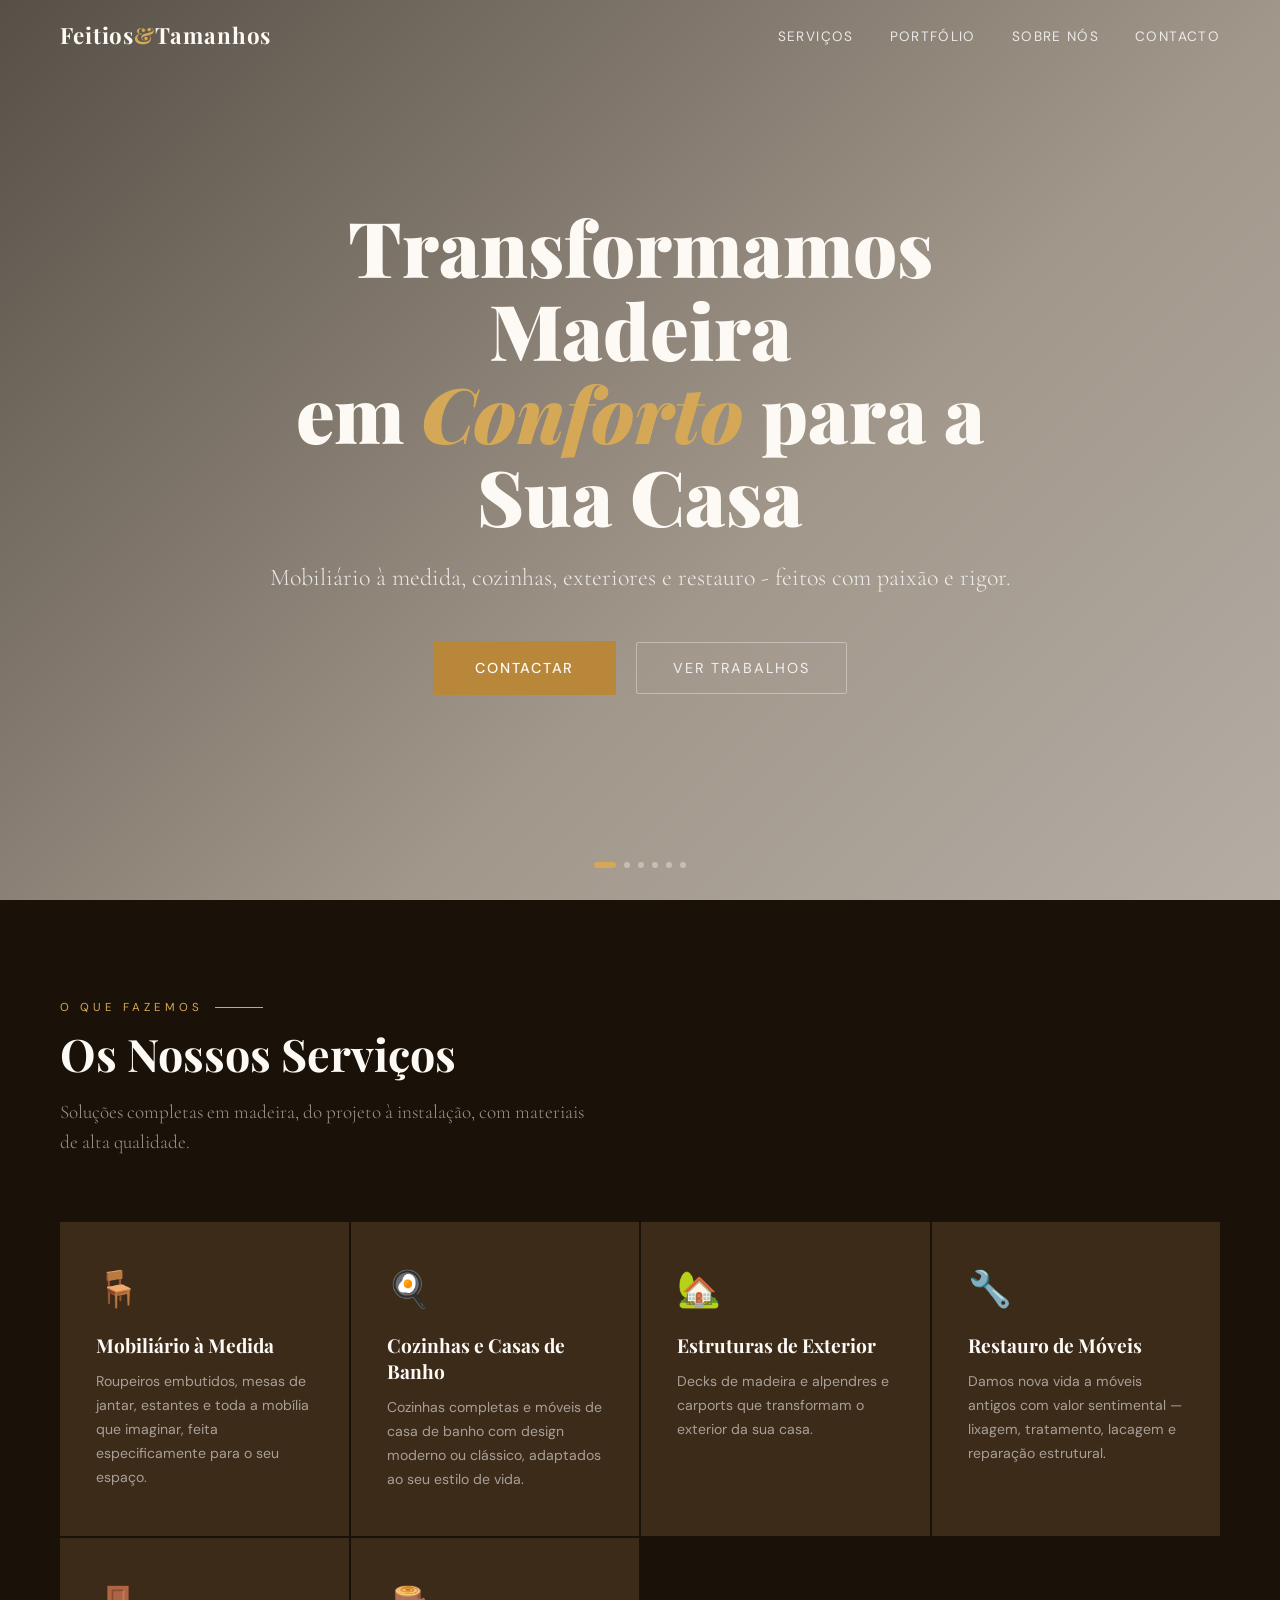
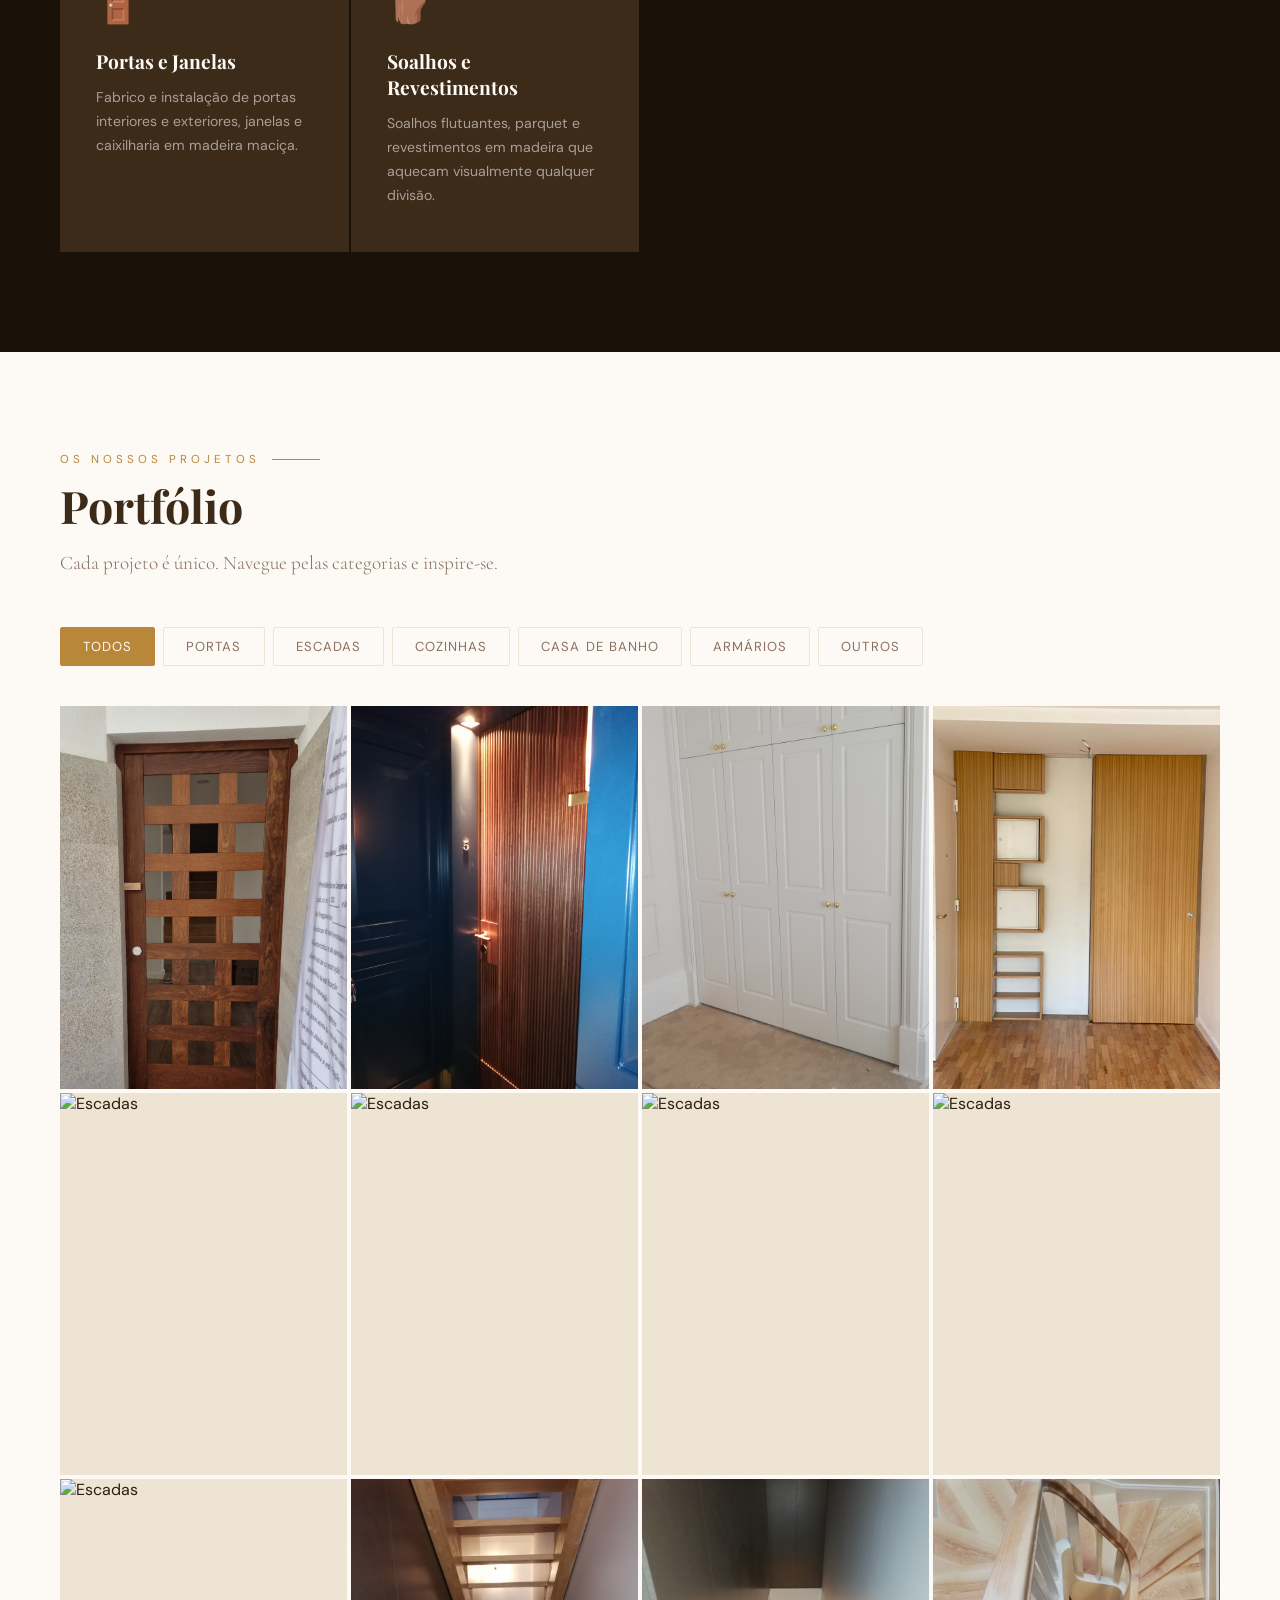
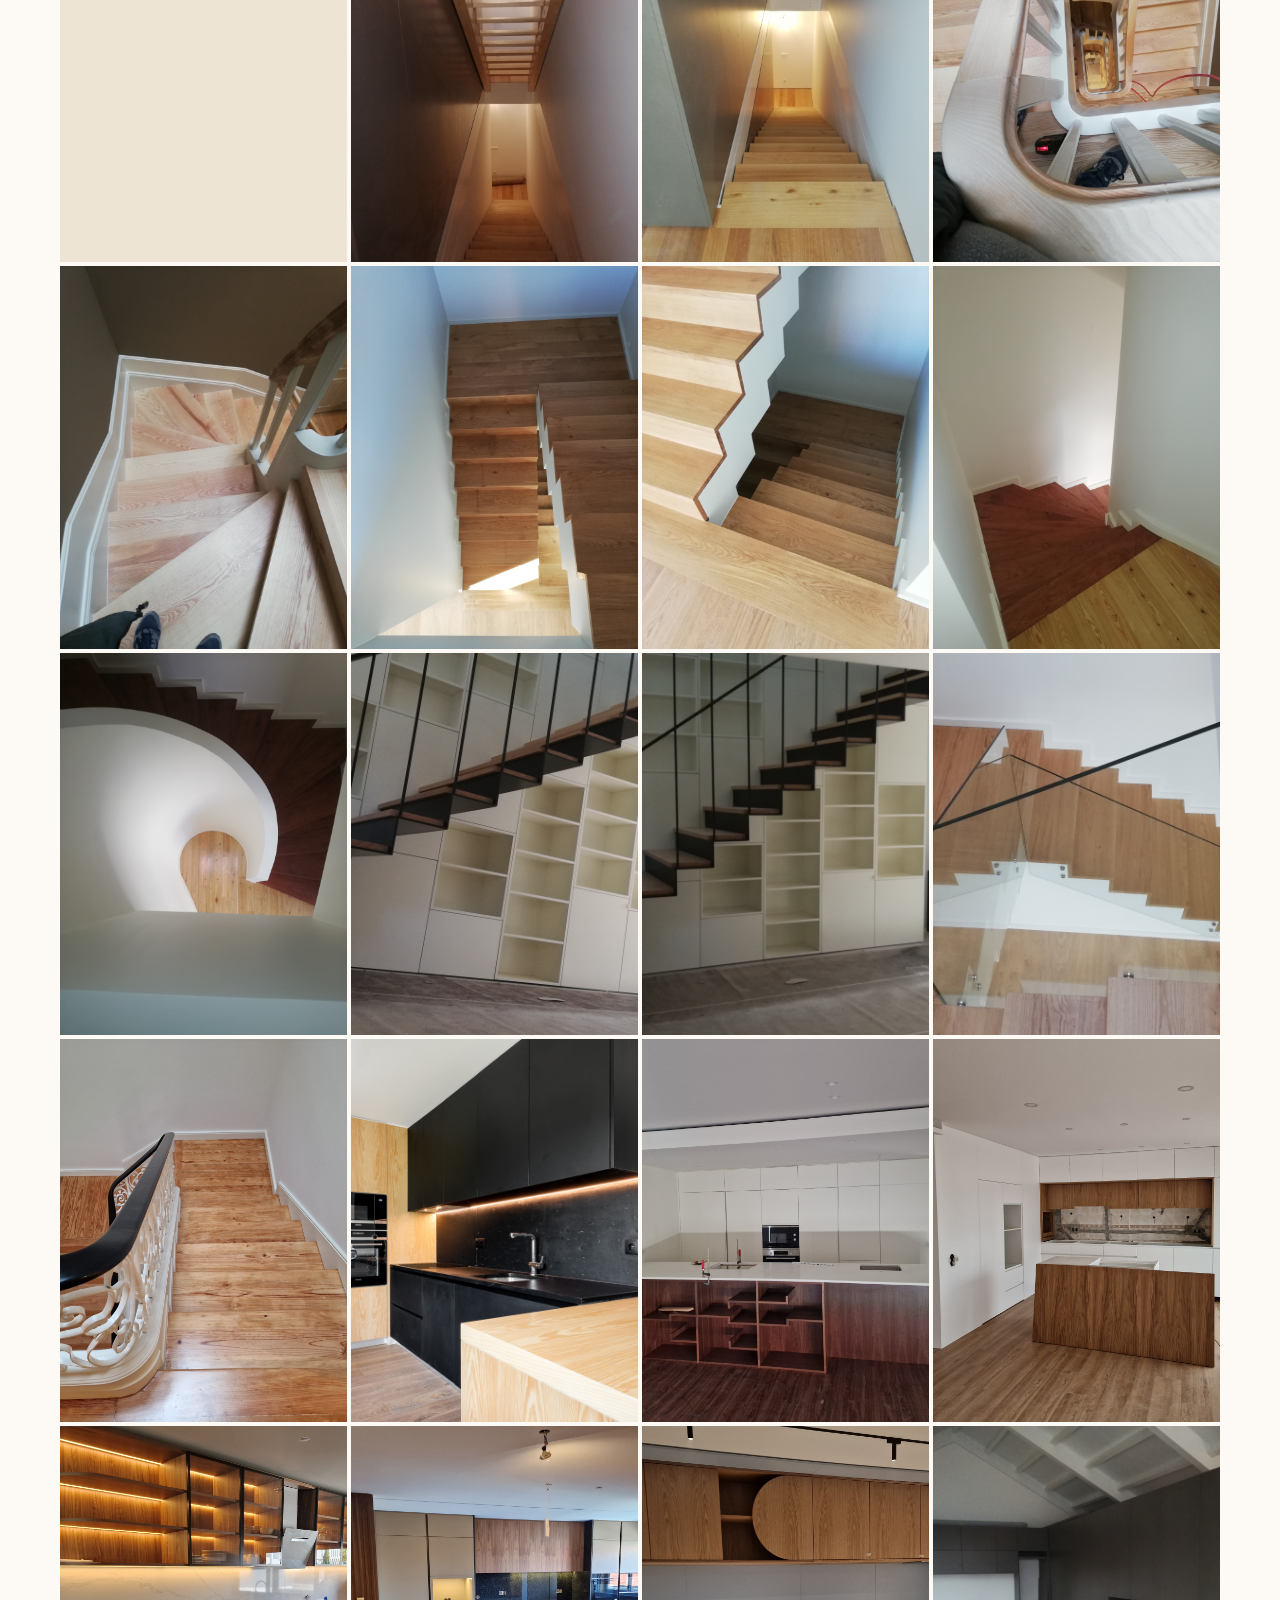
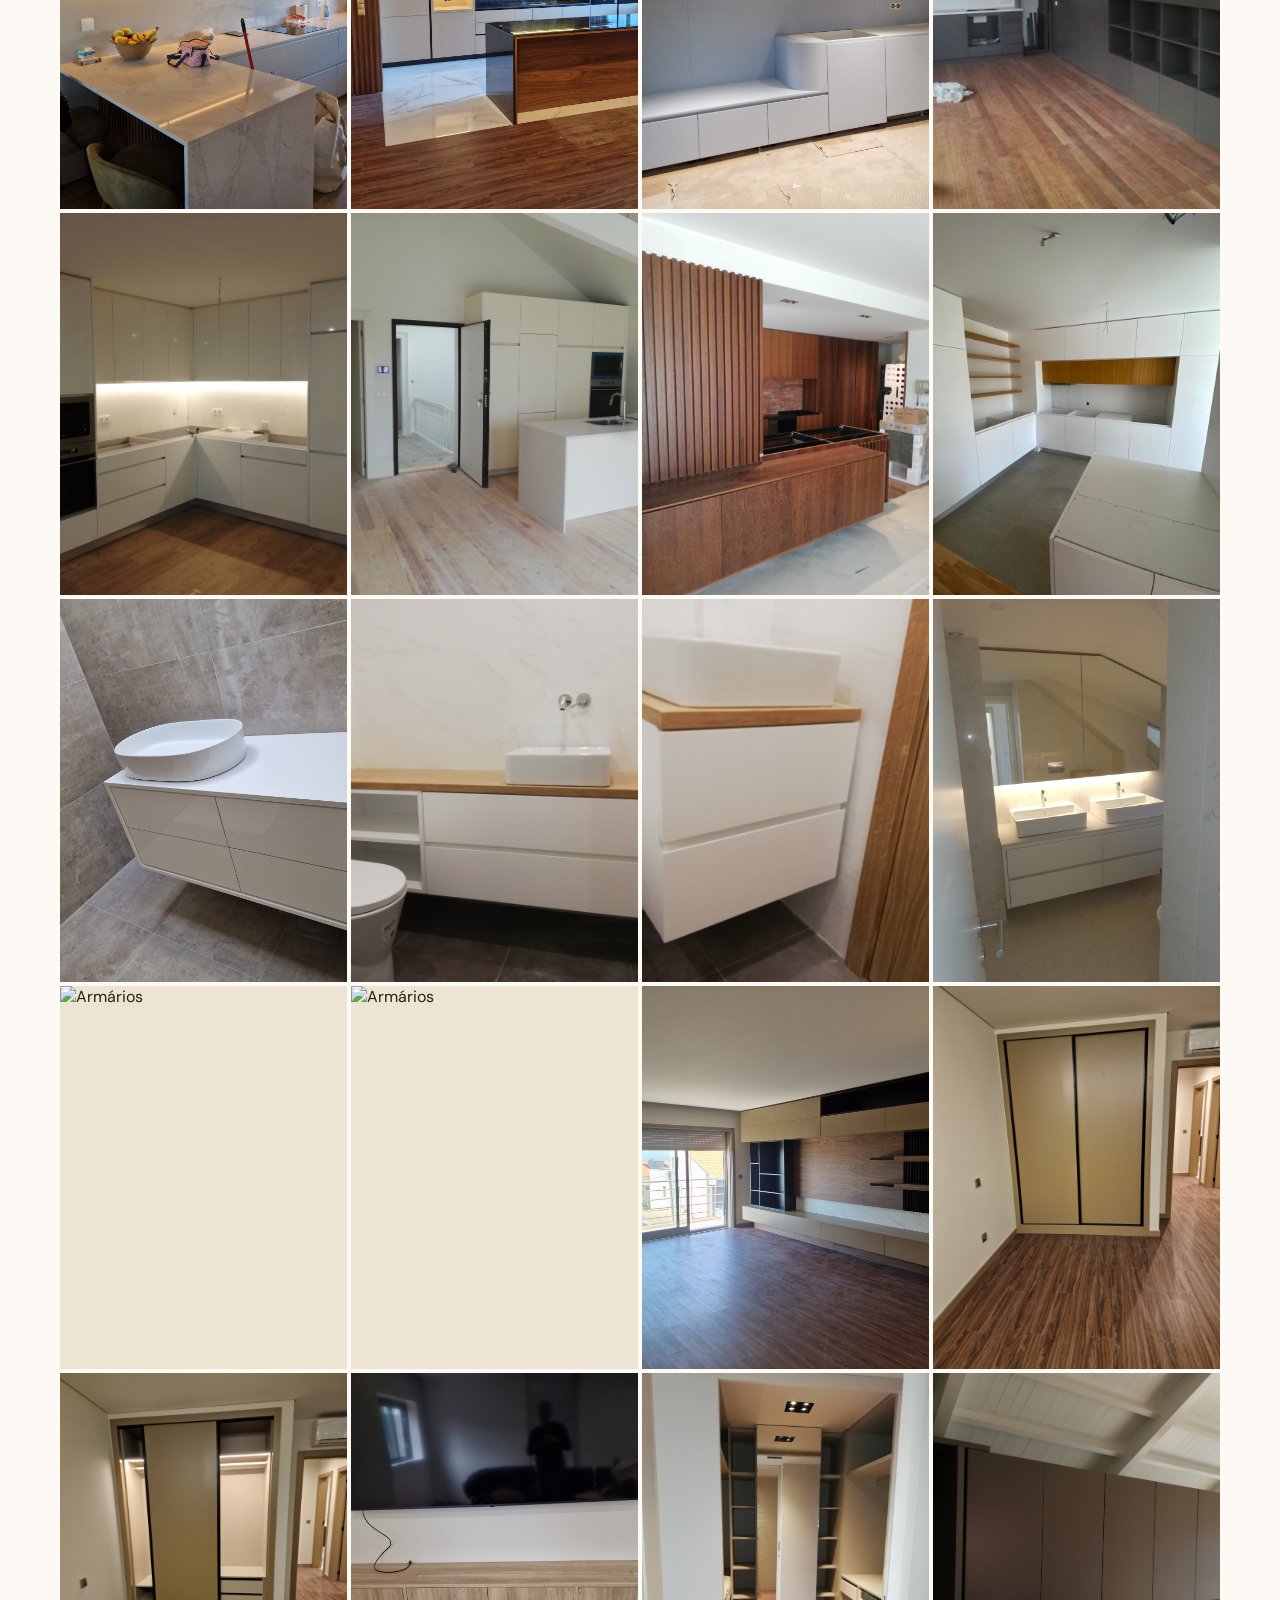
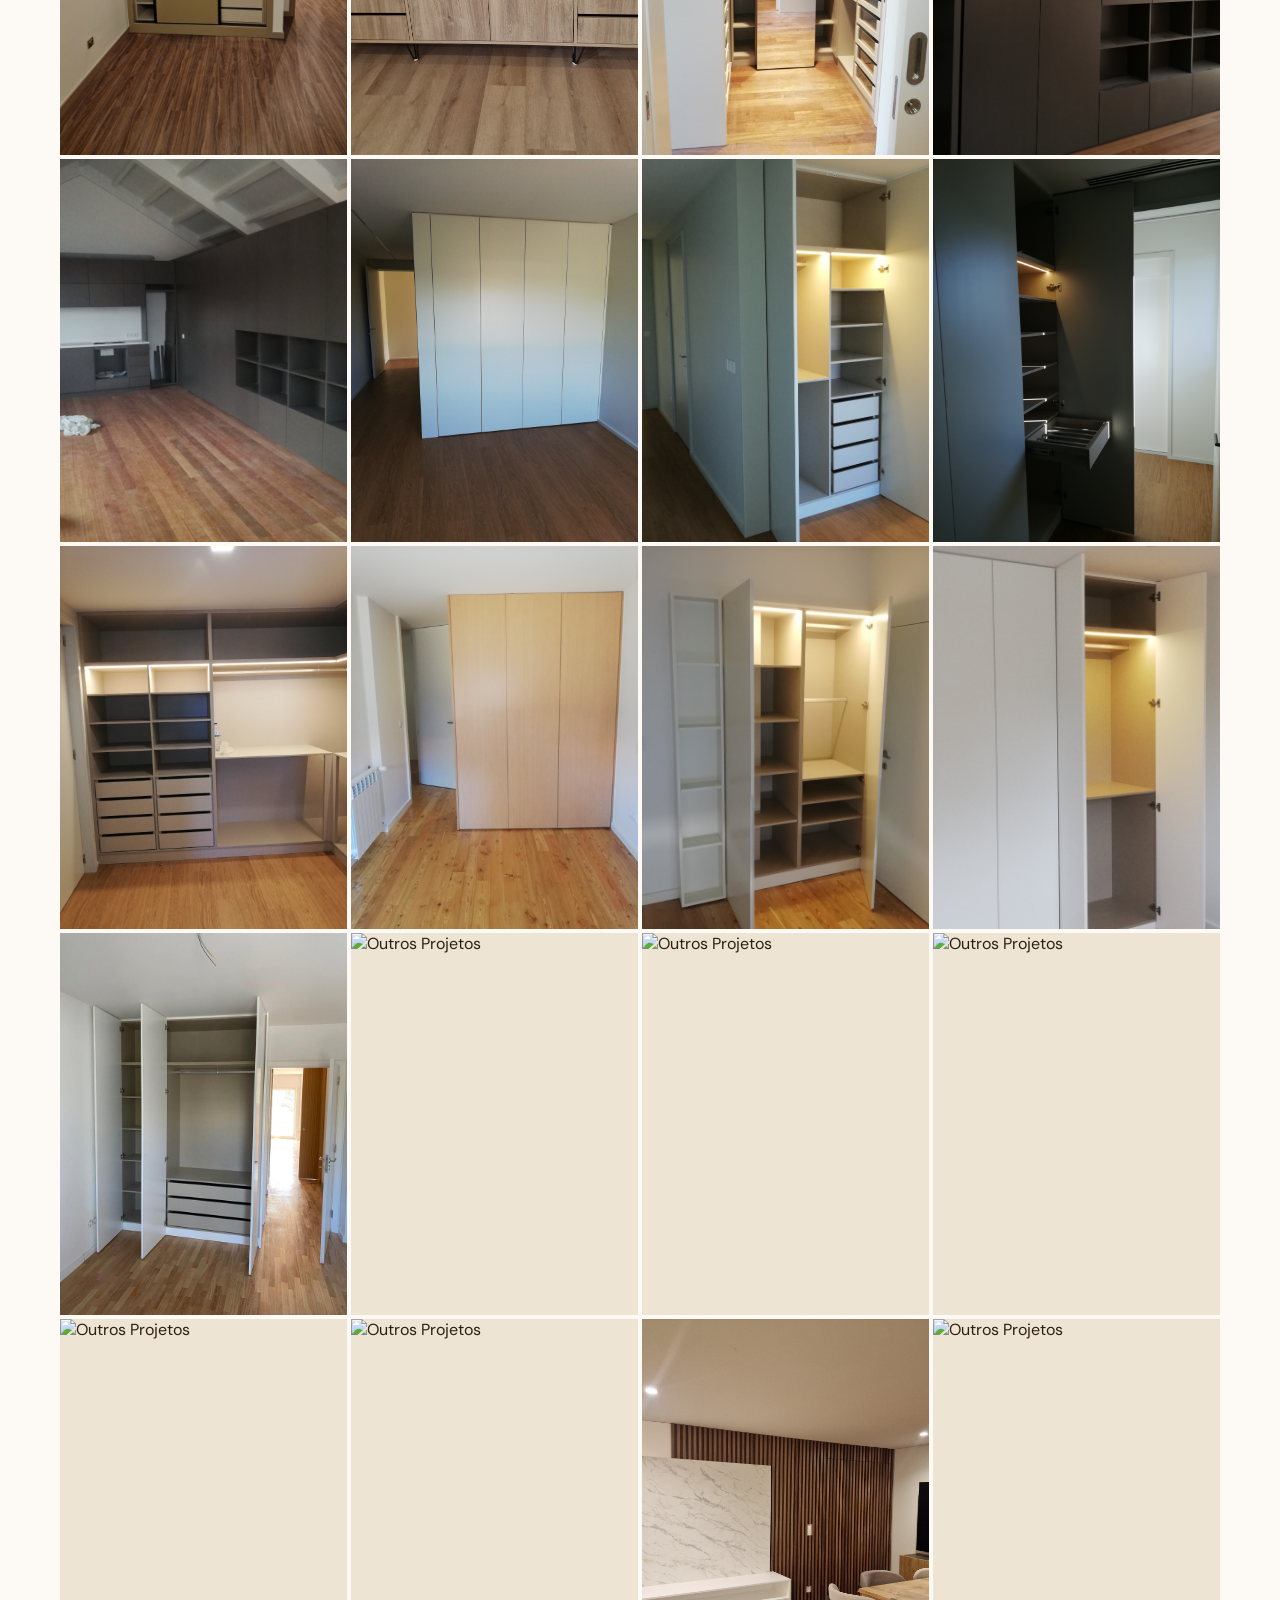
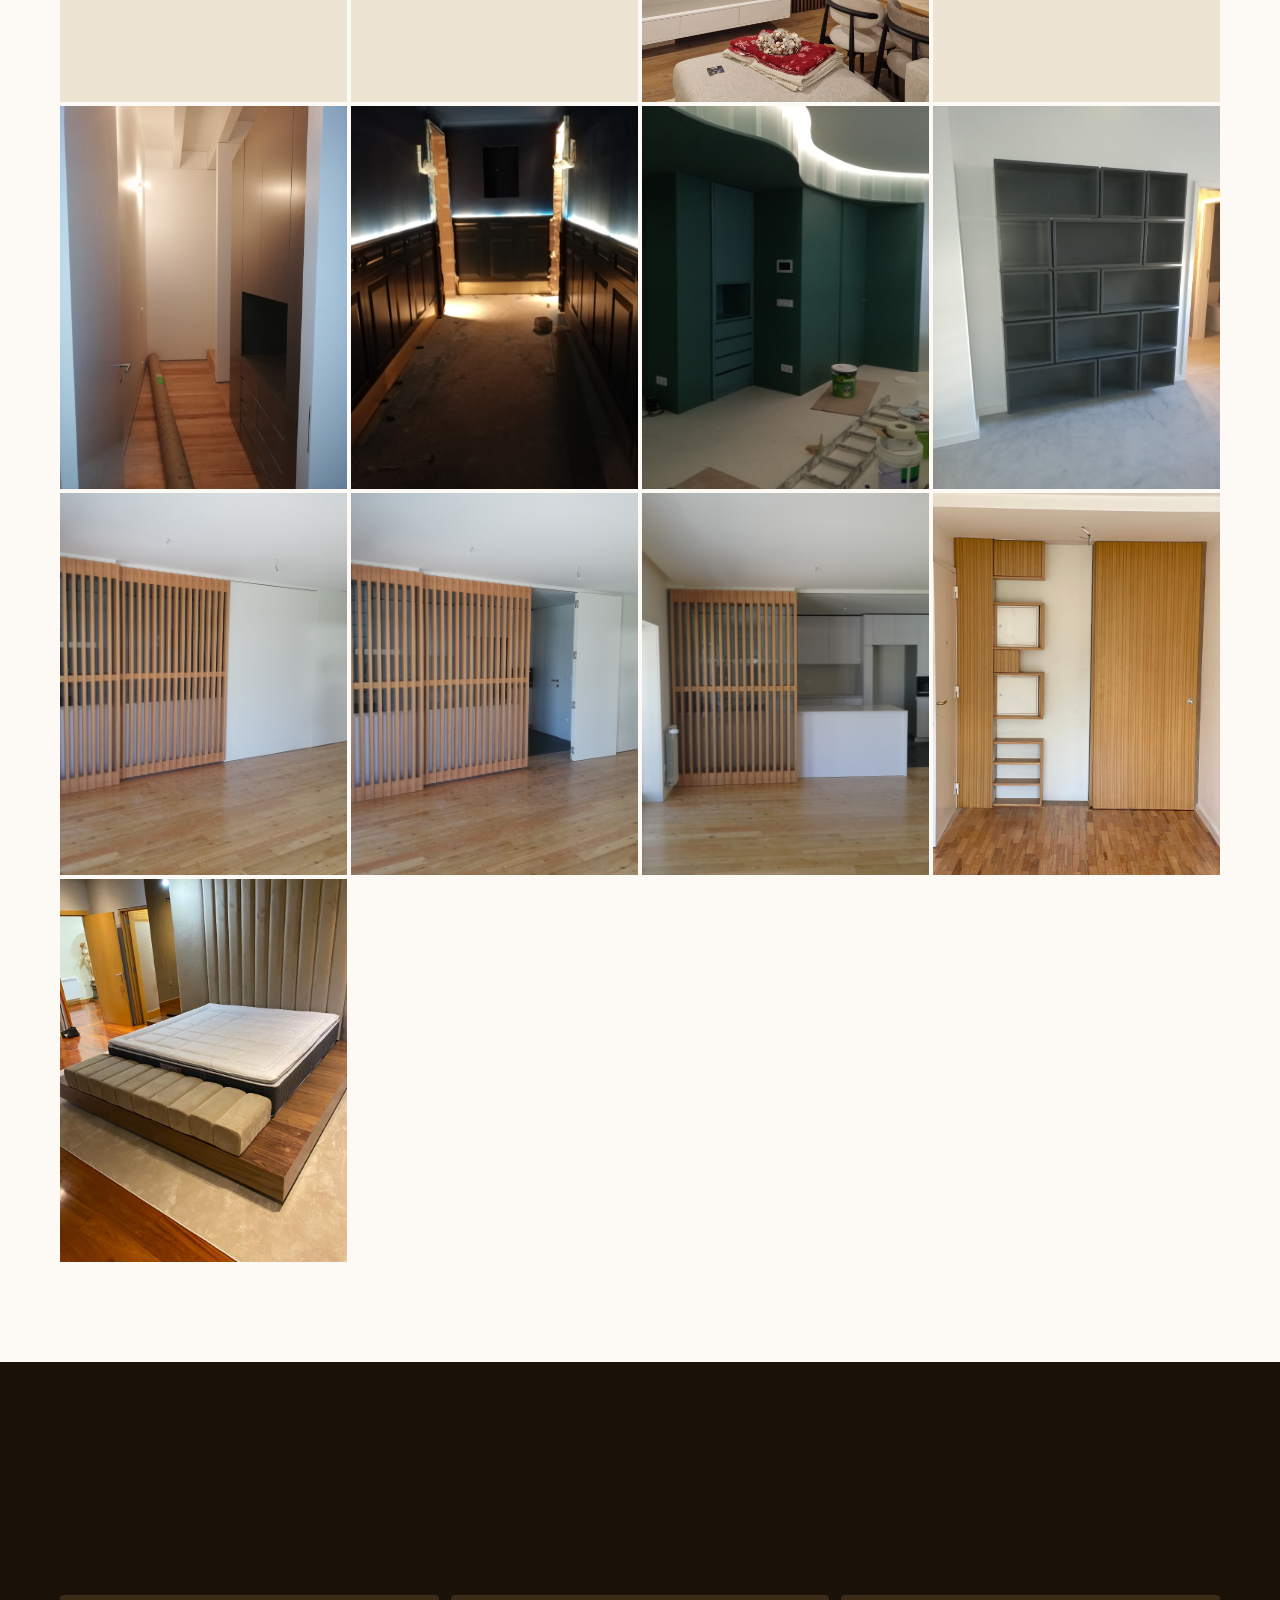
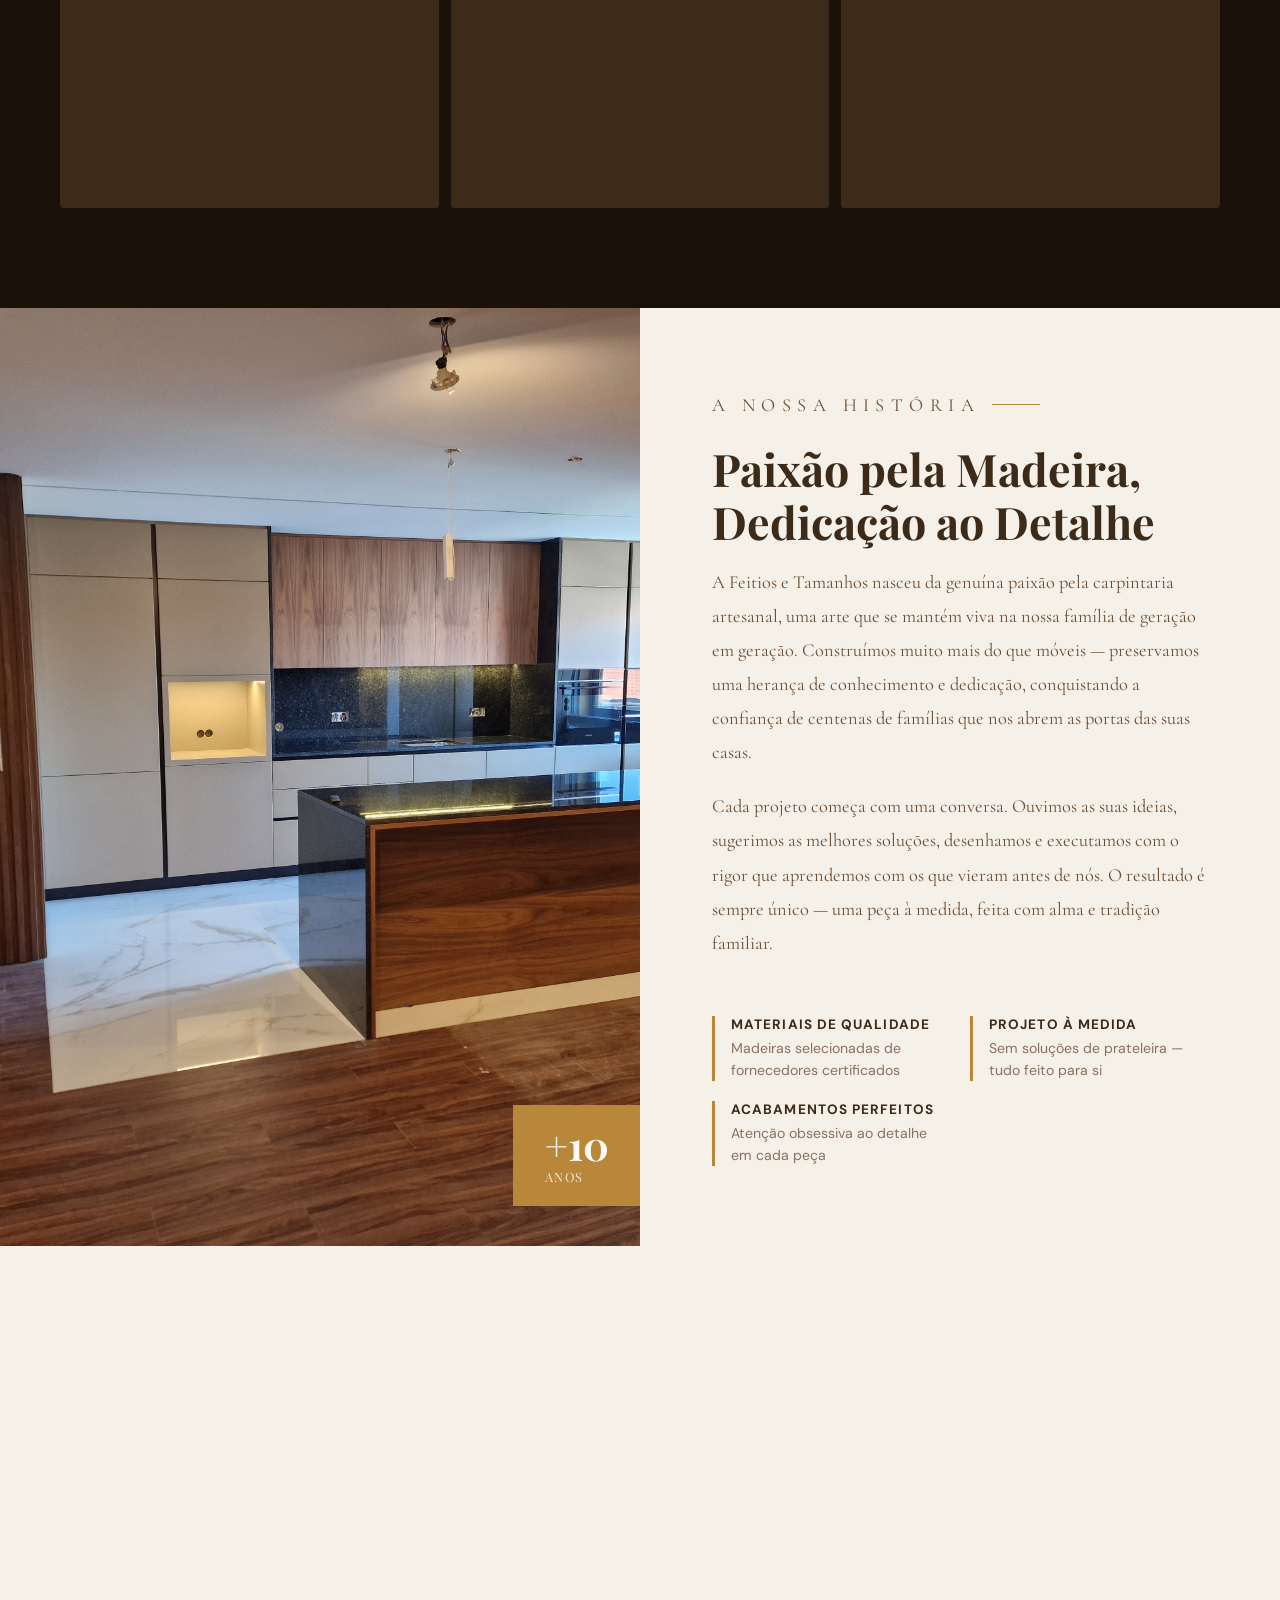
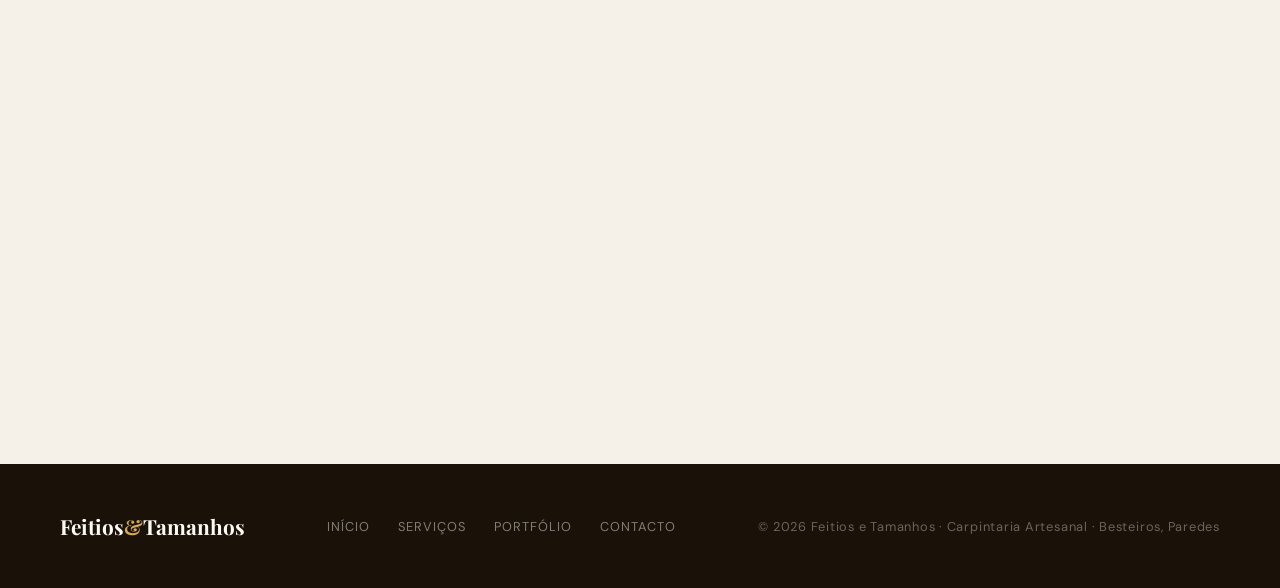
==== commit 227f10e2: "Google" ====
--- a/index.html
+++ b/index.html
@@ -4,6 +4,7 @@
 <head>
     <meta charset="UTF-8" />
     <meta name="viewport" content="width=device-width, initial-scale=1.0" />
+    <meta name="google-site-verification" content="googlef2829b0f91d98daa.html" />
     <title>Feitios e Tamanhos - Carpintaria Artesanal</title>
     <link
         href="https://fonts.googleapis.com/css2?family=Playfair+Display:ital,wght@0,400;0,700;0,900;1,400&family=Cormorant+Garamond:wght@300;400;500&family=DM+Sans:wght@300;400;500&display=swap"
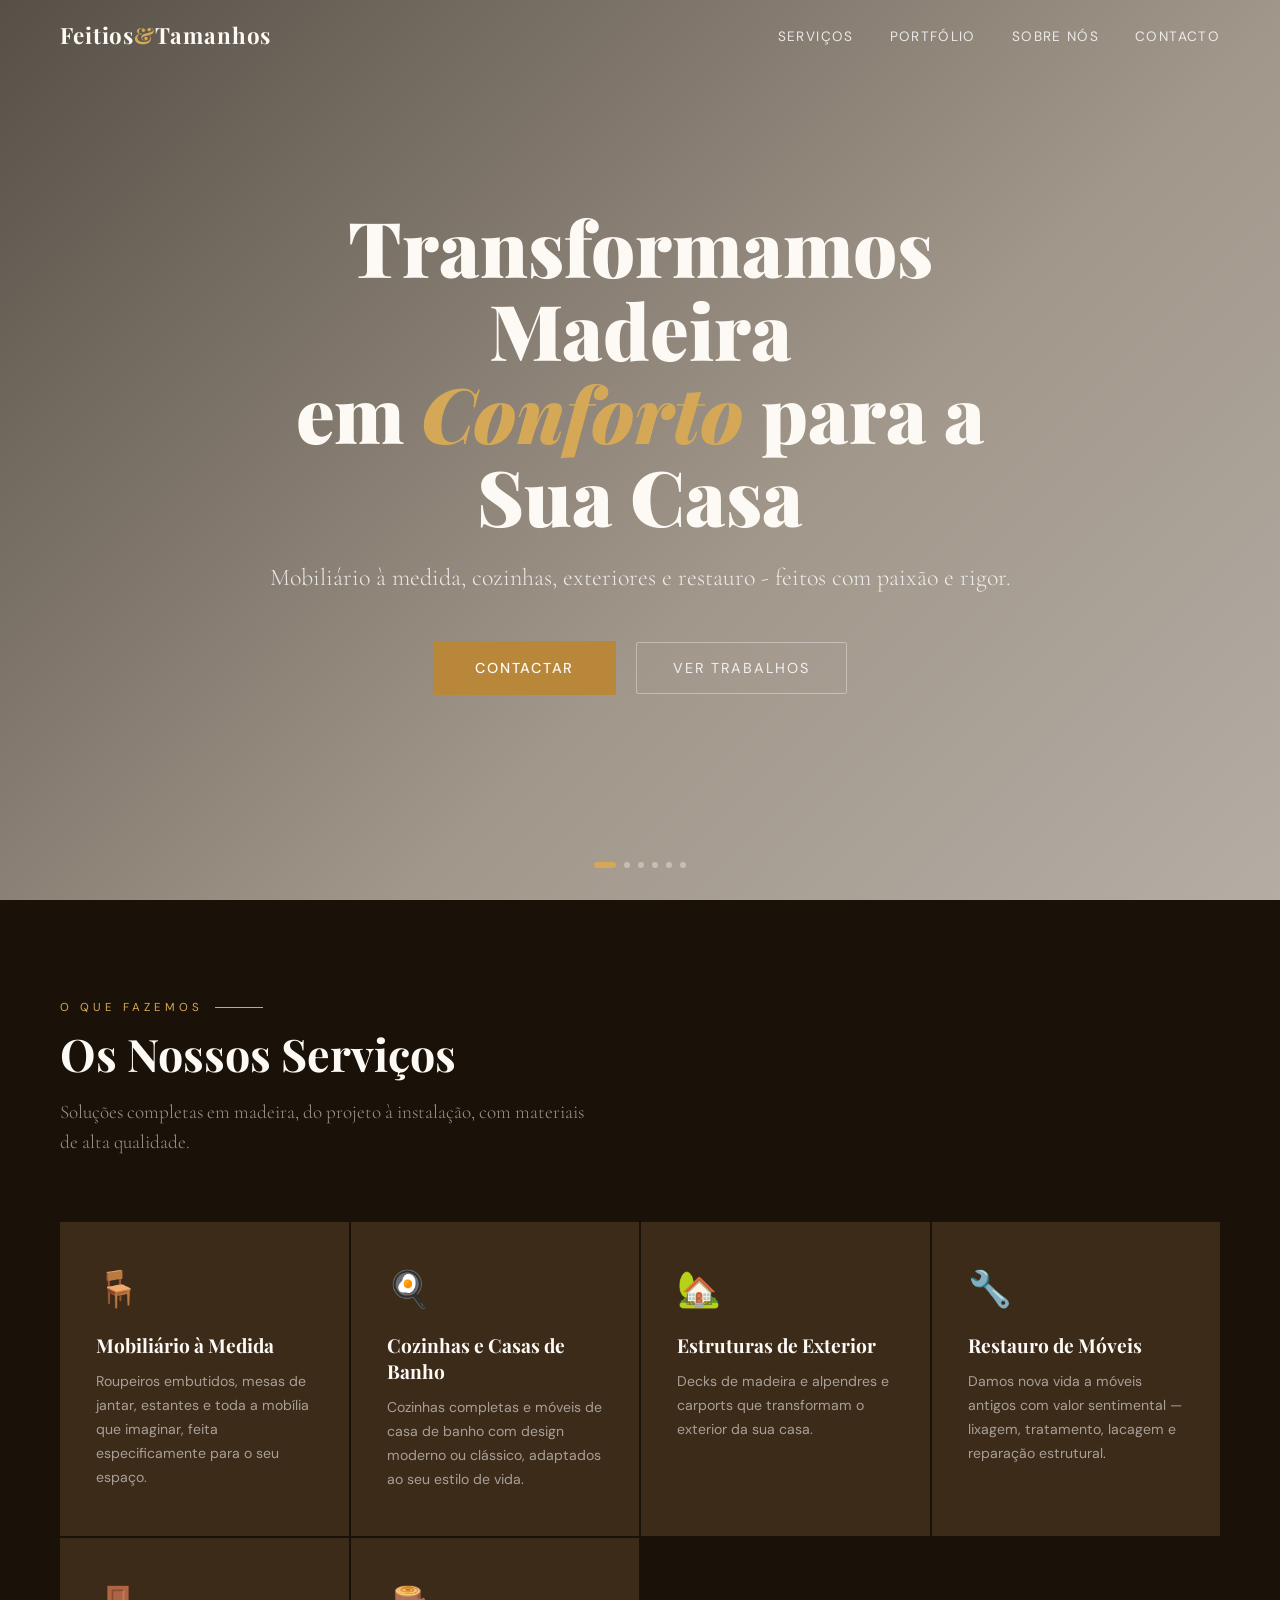
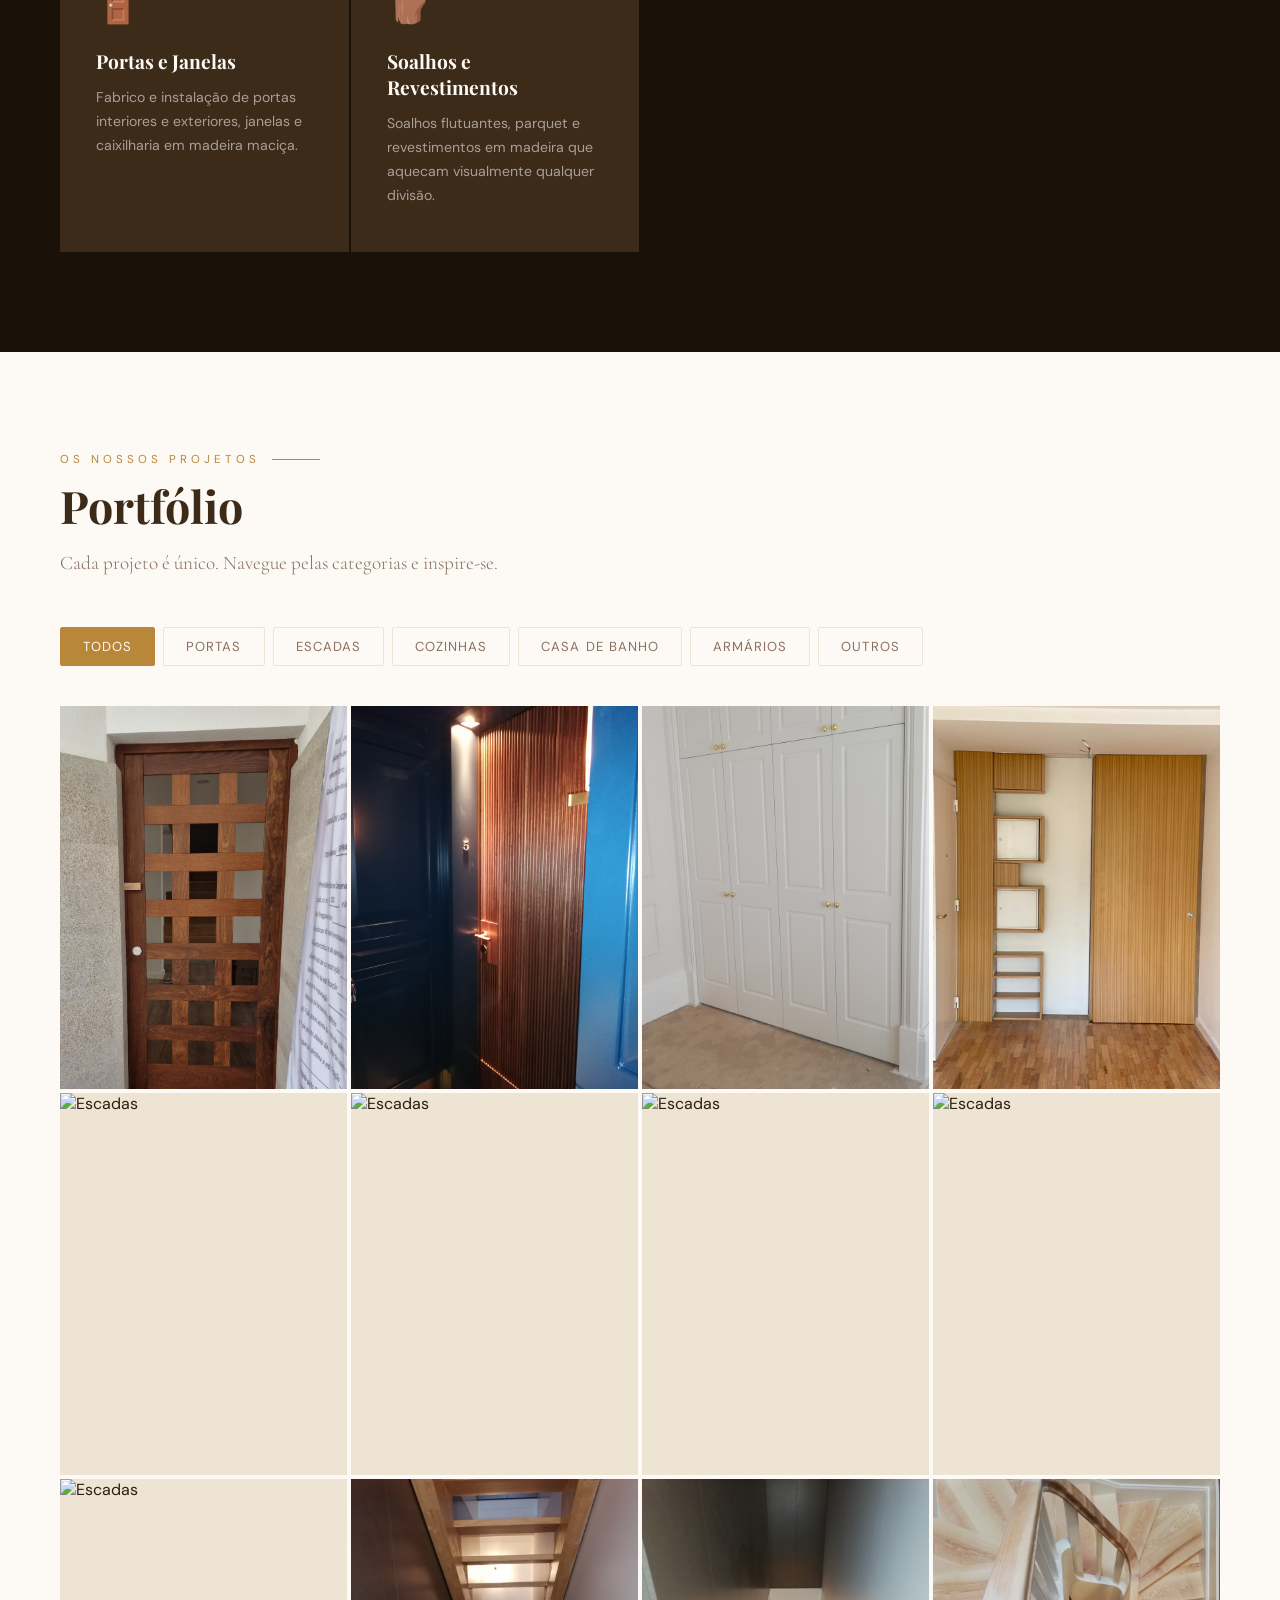
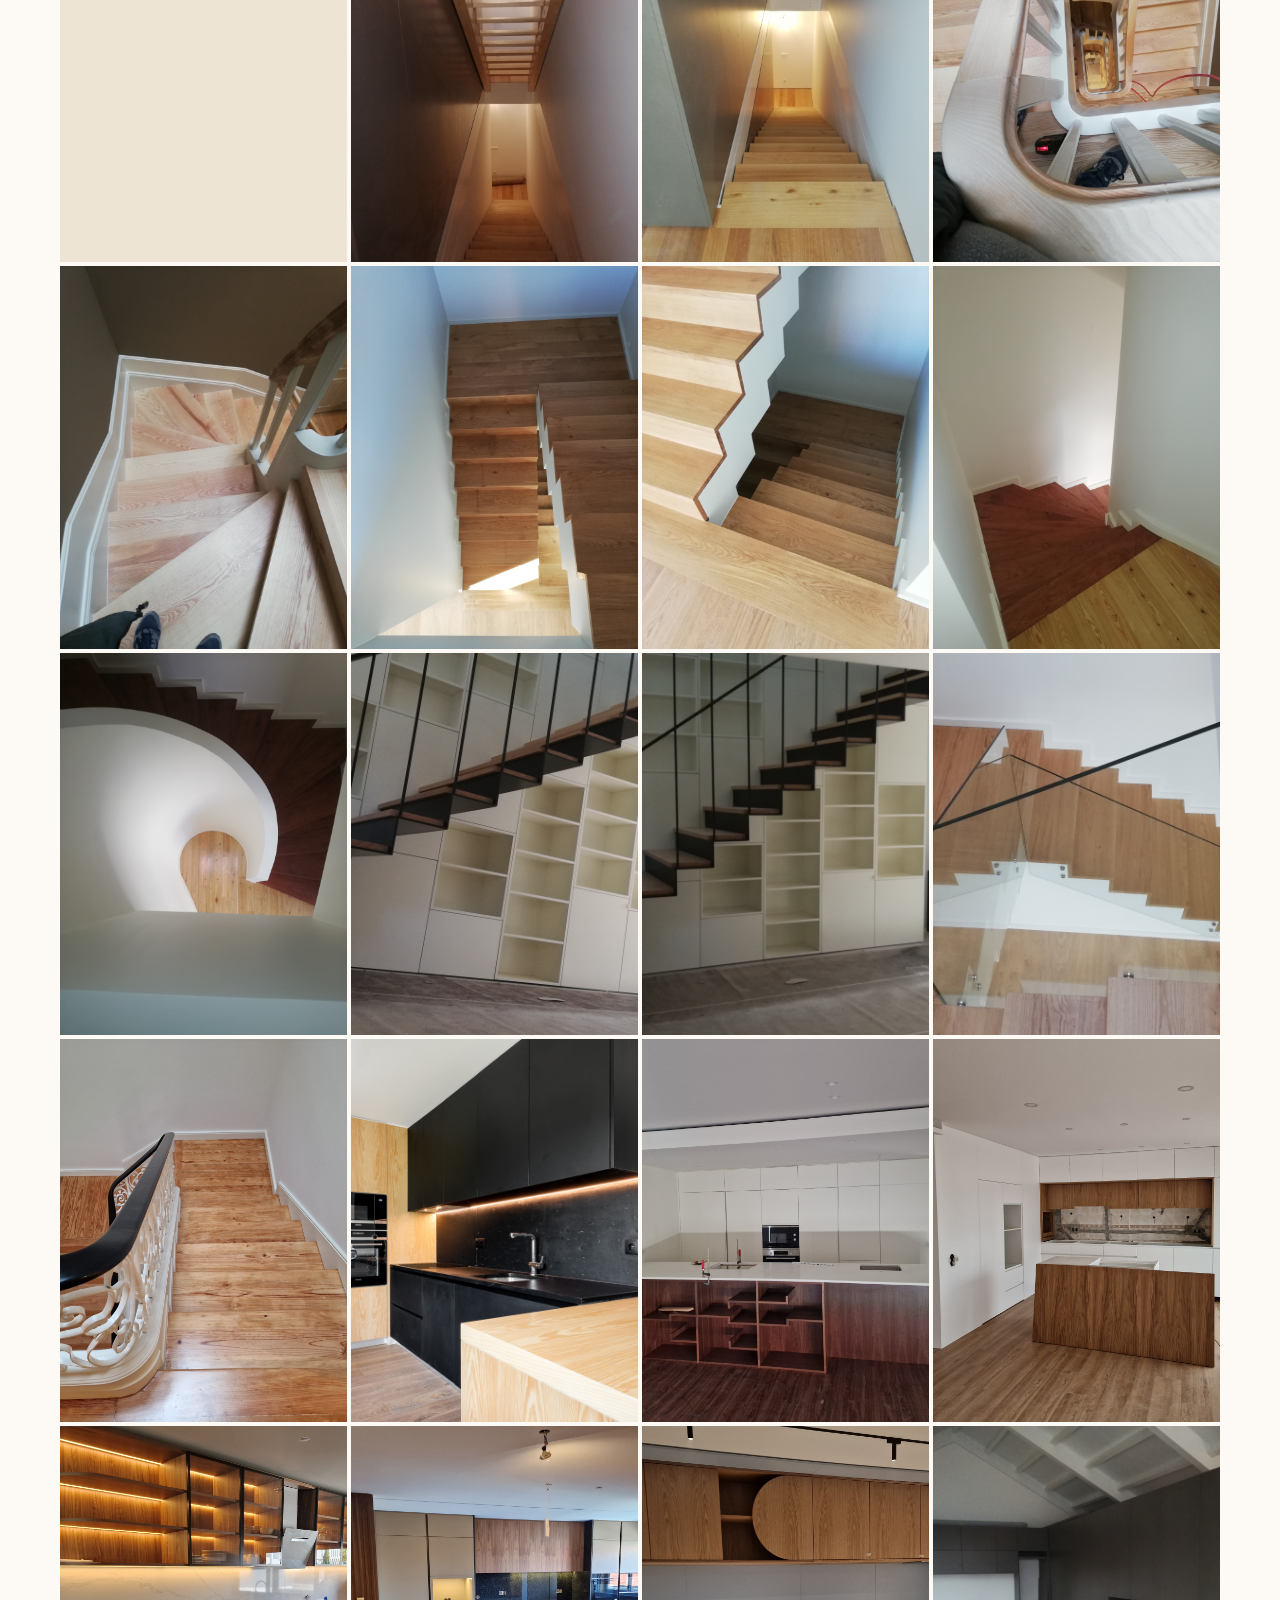
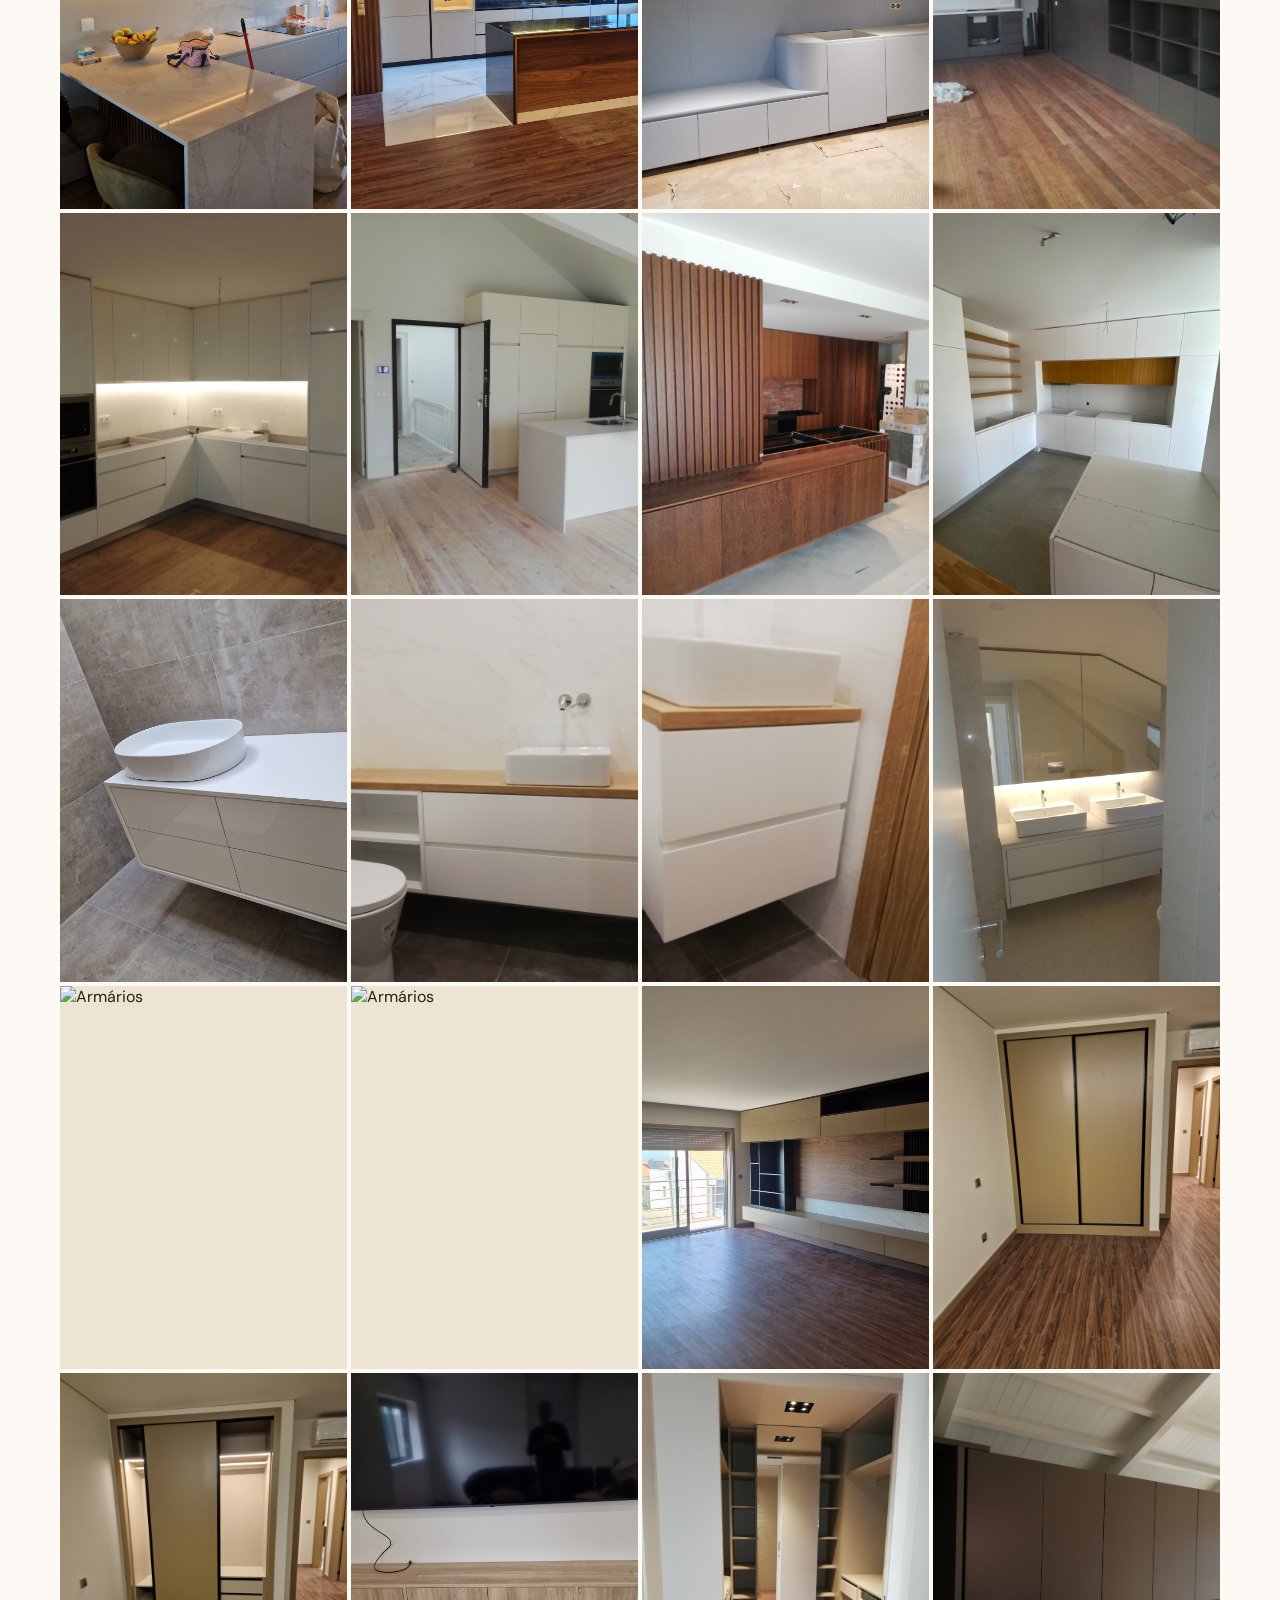
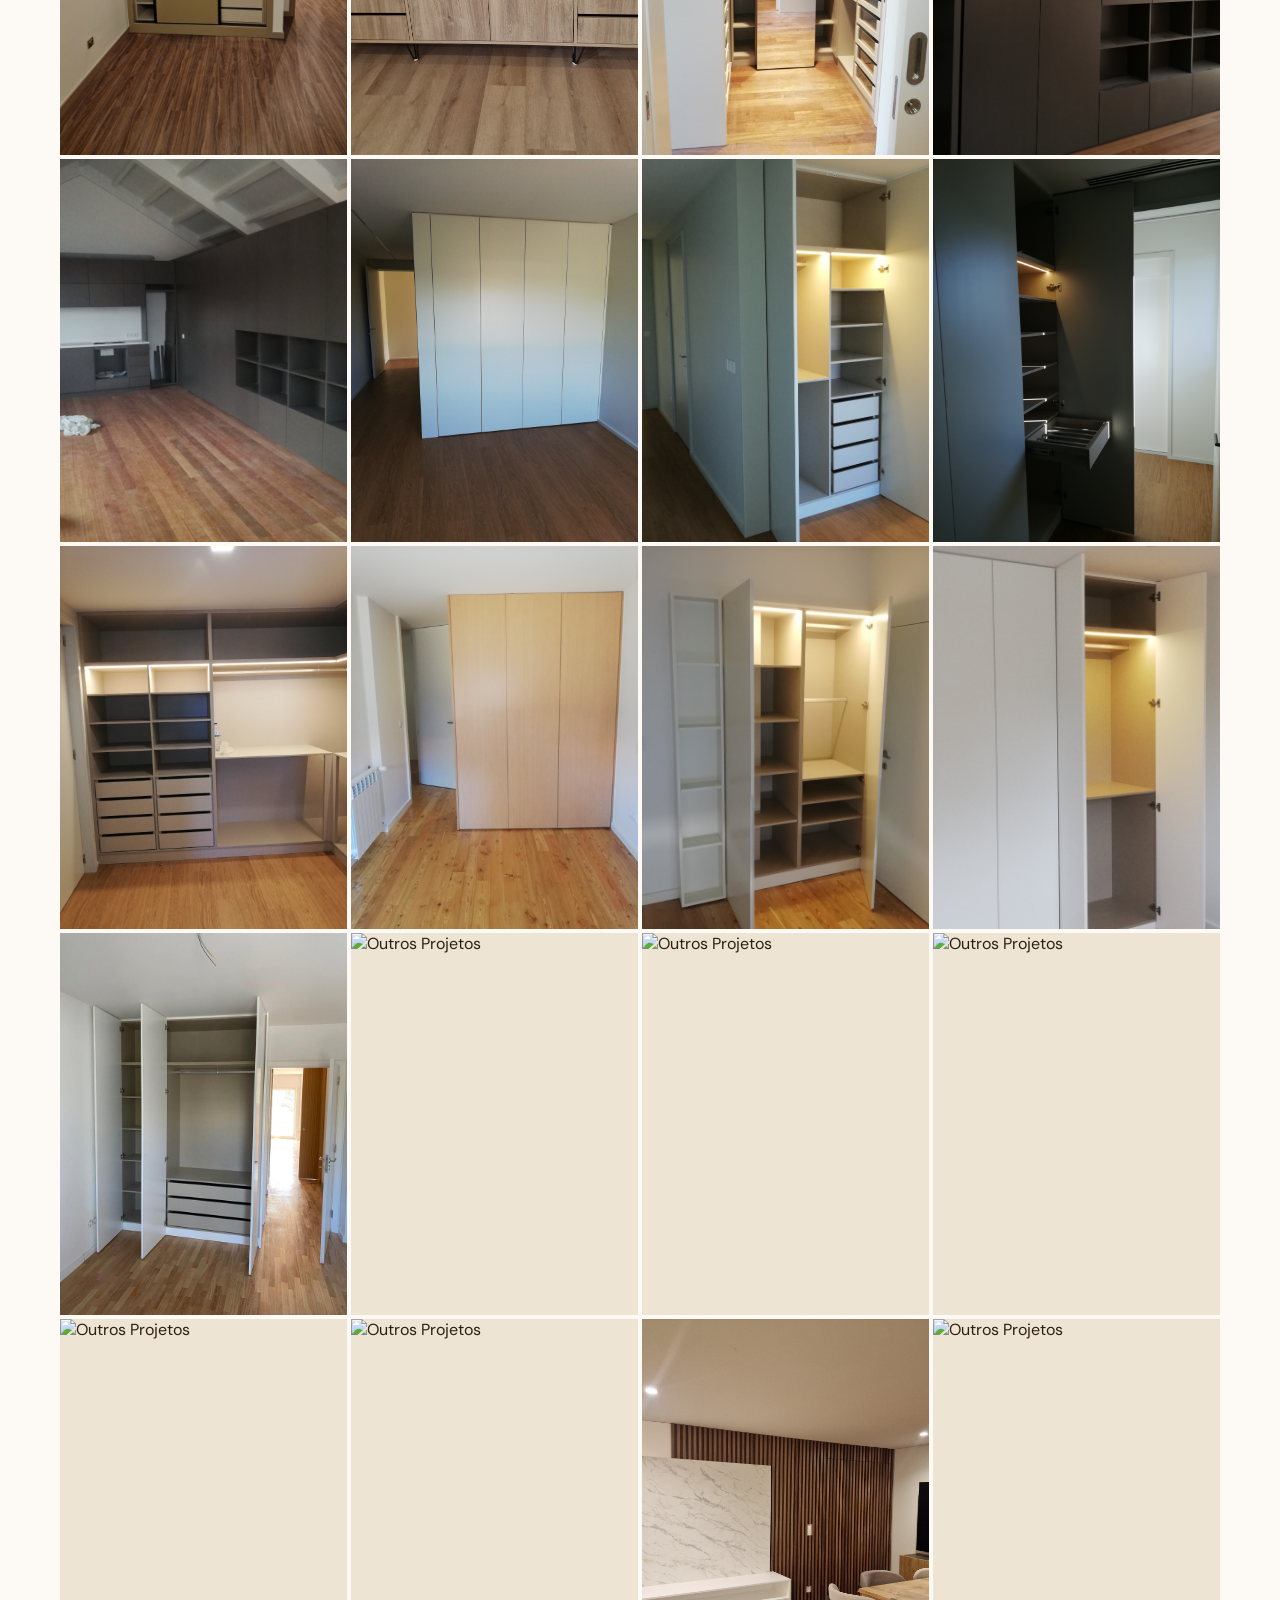
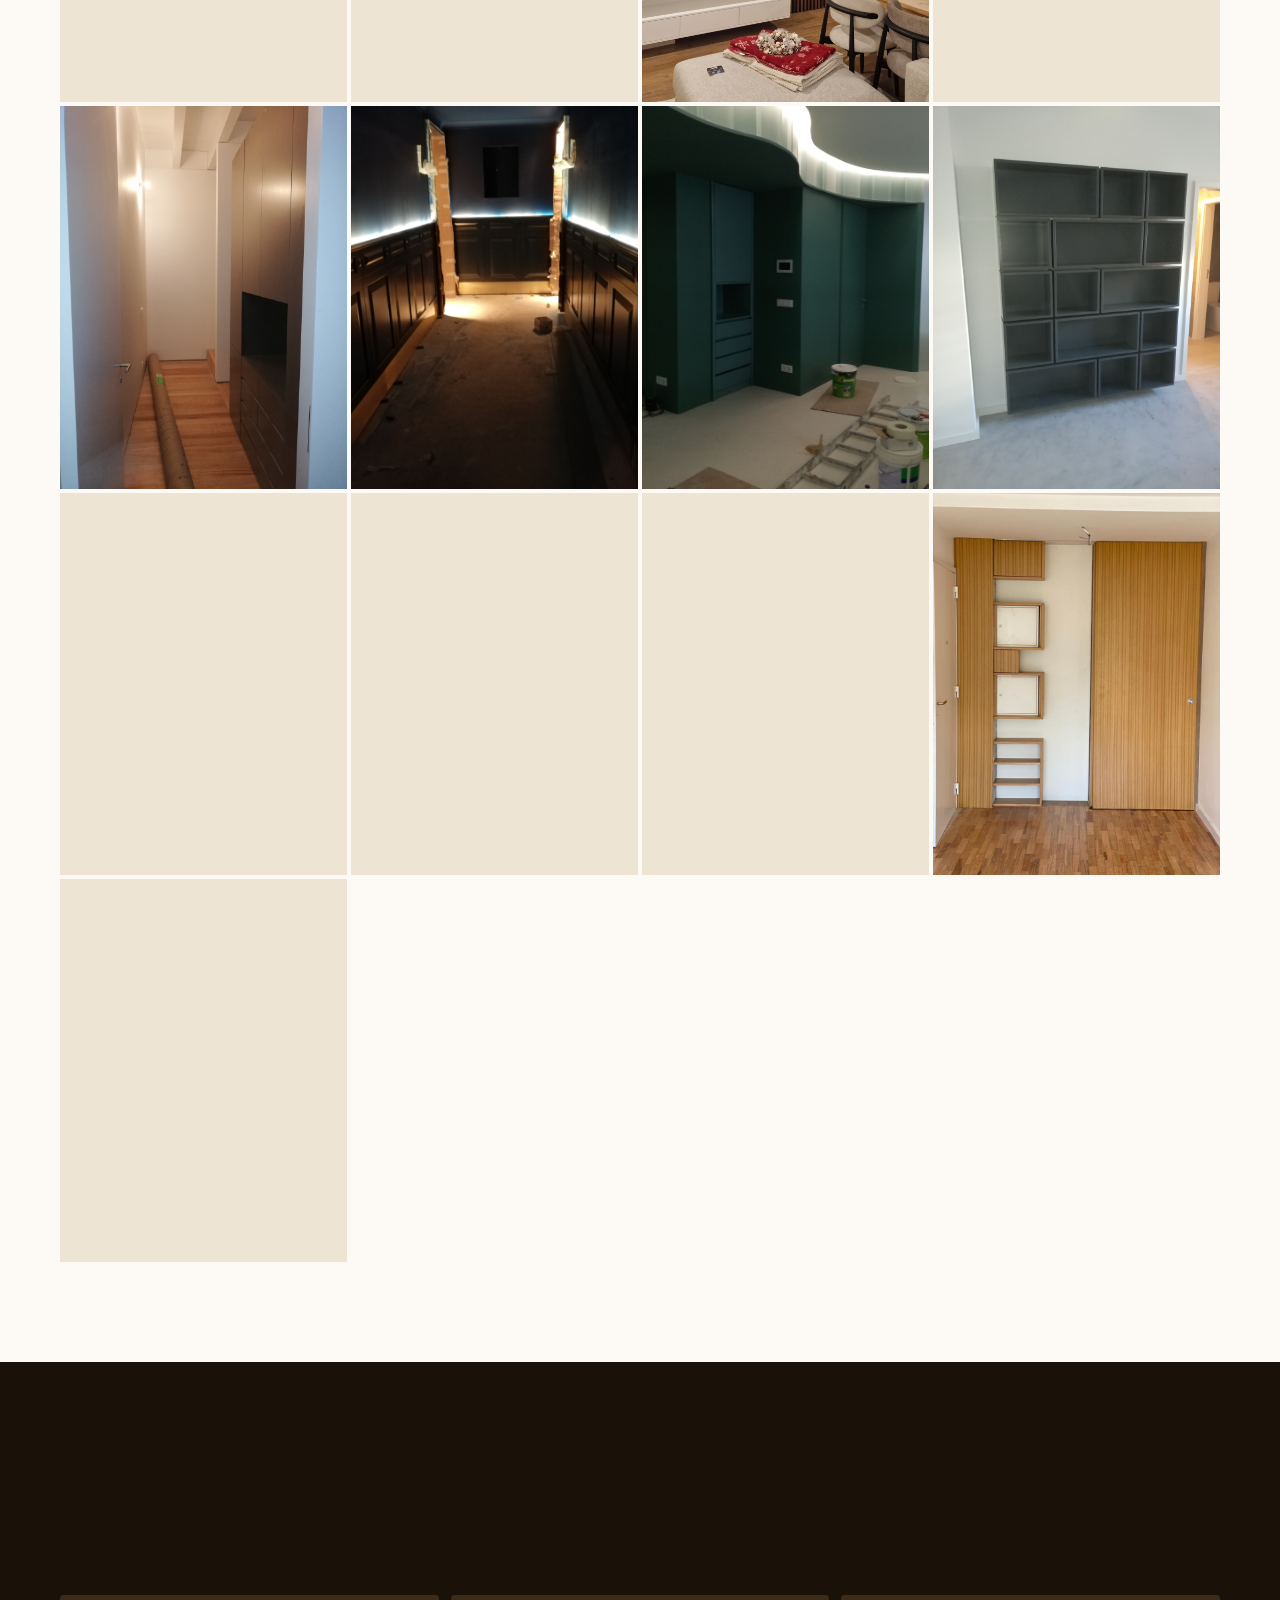
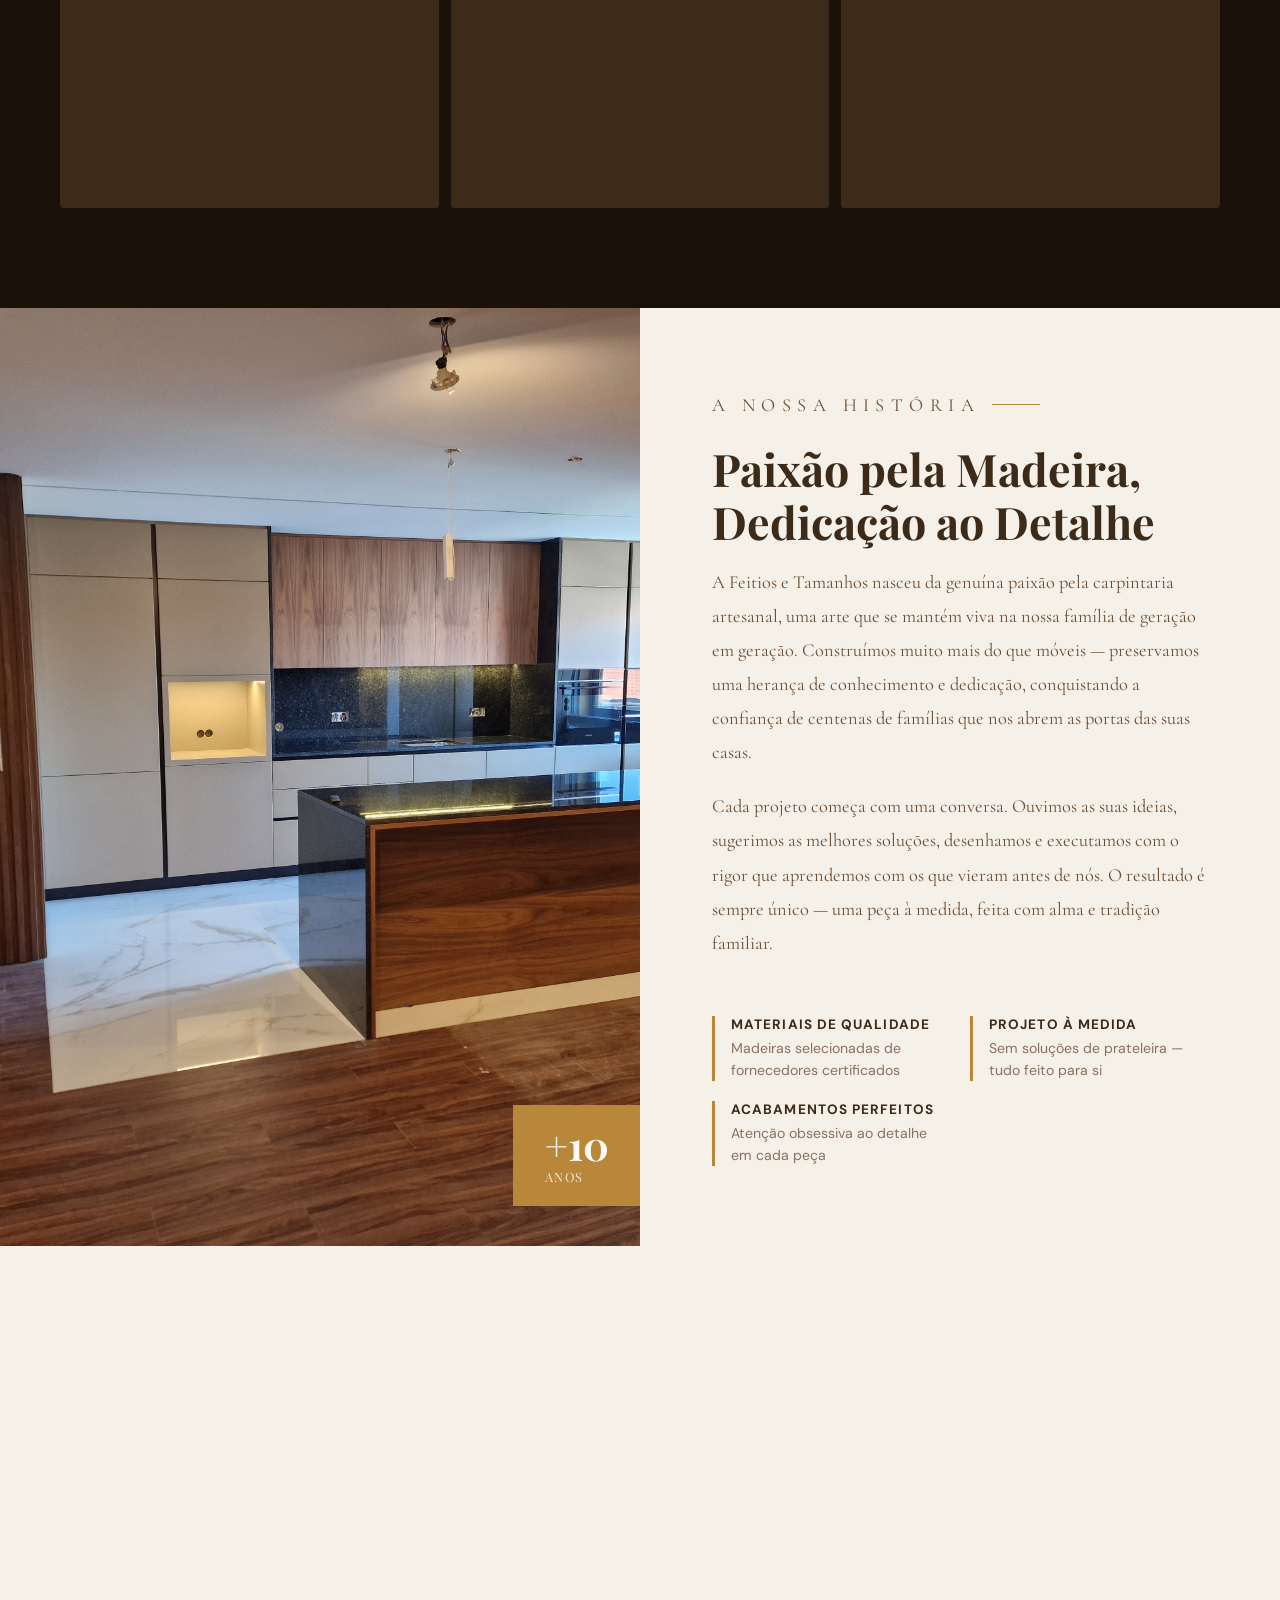
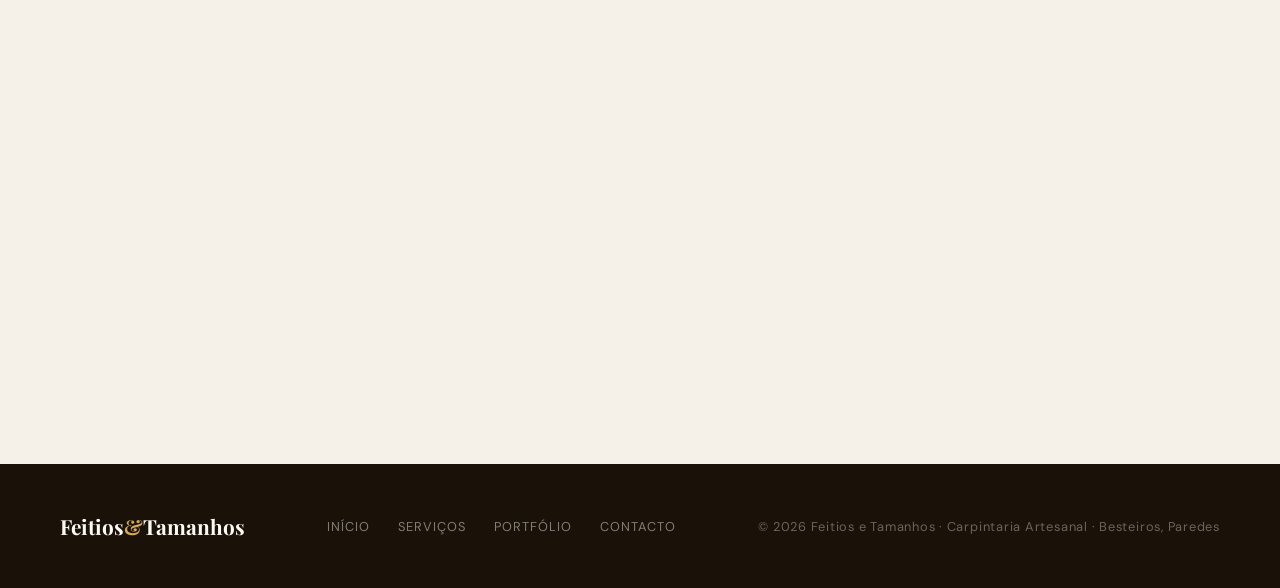
==== commit 74277037: "Google" ====
--- a/index.html
+++ b/index.html
@@ -4,7 +4,6 @@
 <head>
     <meta charset="UTF-8" />
     <meta name="viewport" content="width=device-width, initial-scale=1.0" />
-    <meta name="google-site-verification" content="googlef2829b0f91d98daa.html" />
     <title>Feitios e Tamanhos - Carpintaria Artesanal</title>
     <link
         href="https://fonts.googleapis.com/css2?family=Playfair+Display:ital,wght@0,400;0,700;0,900;1,400&family=Cormorant+Garamond:wght@300;400;500&family=DM+Sans:wght@300;400;500&display=swap"
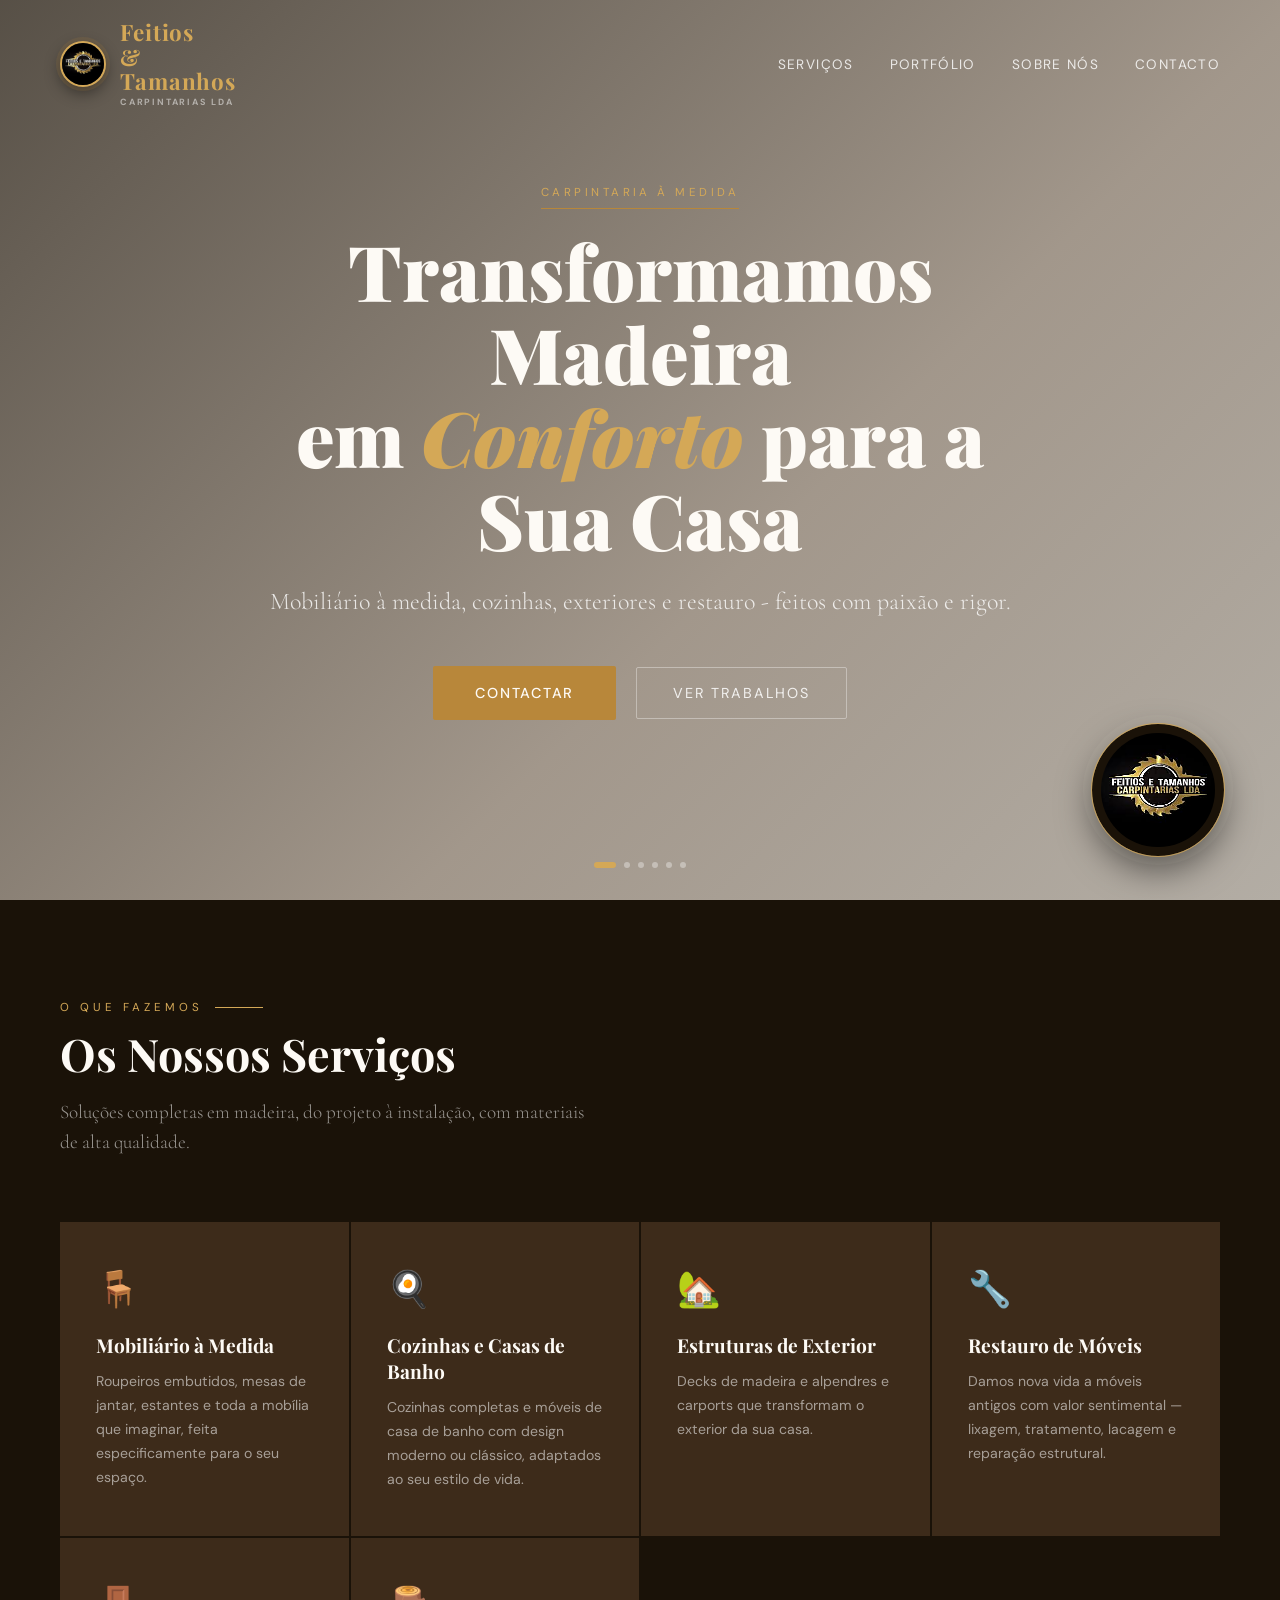
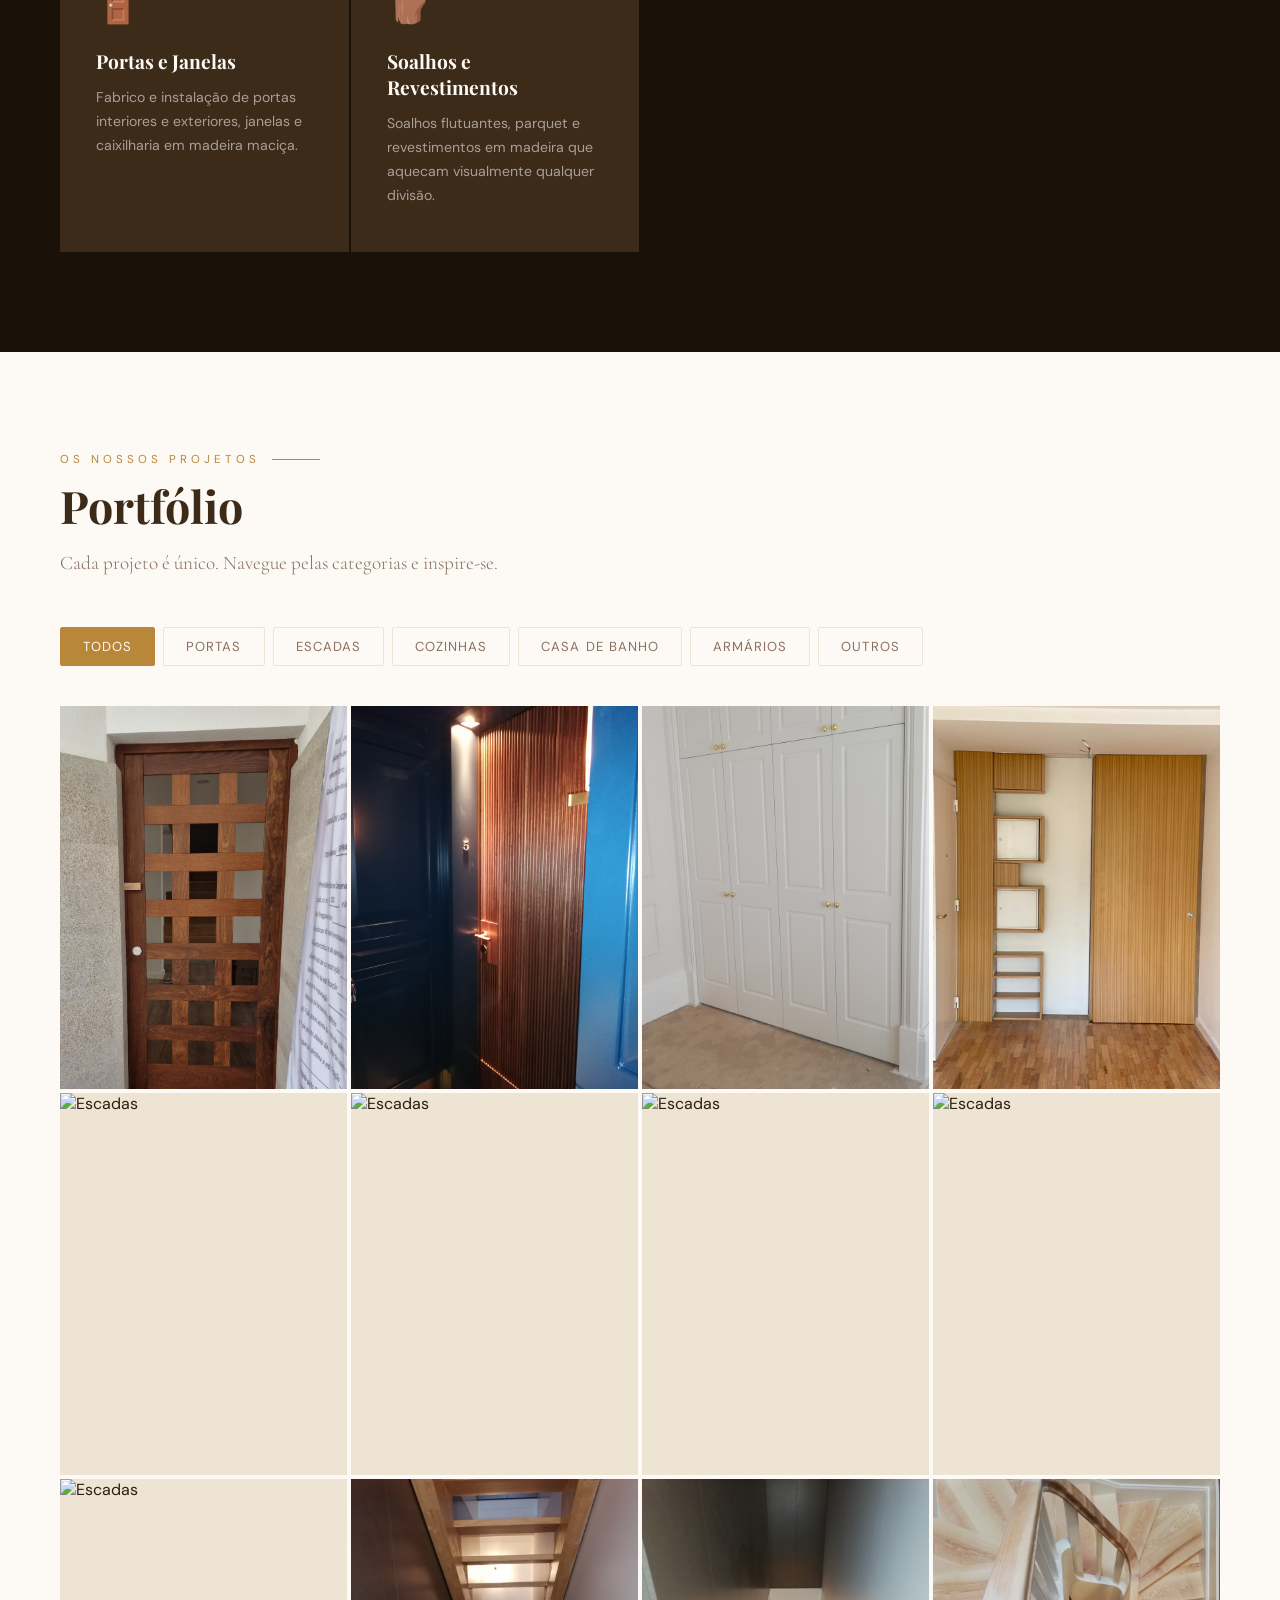
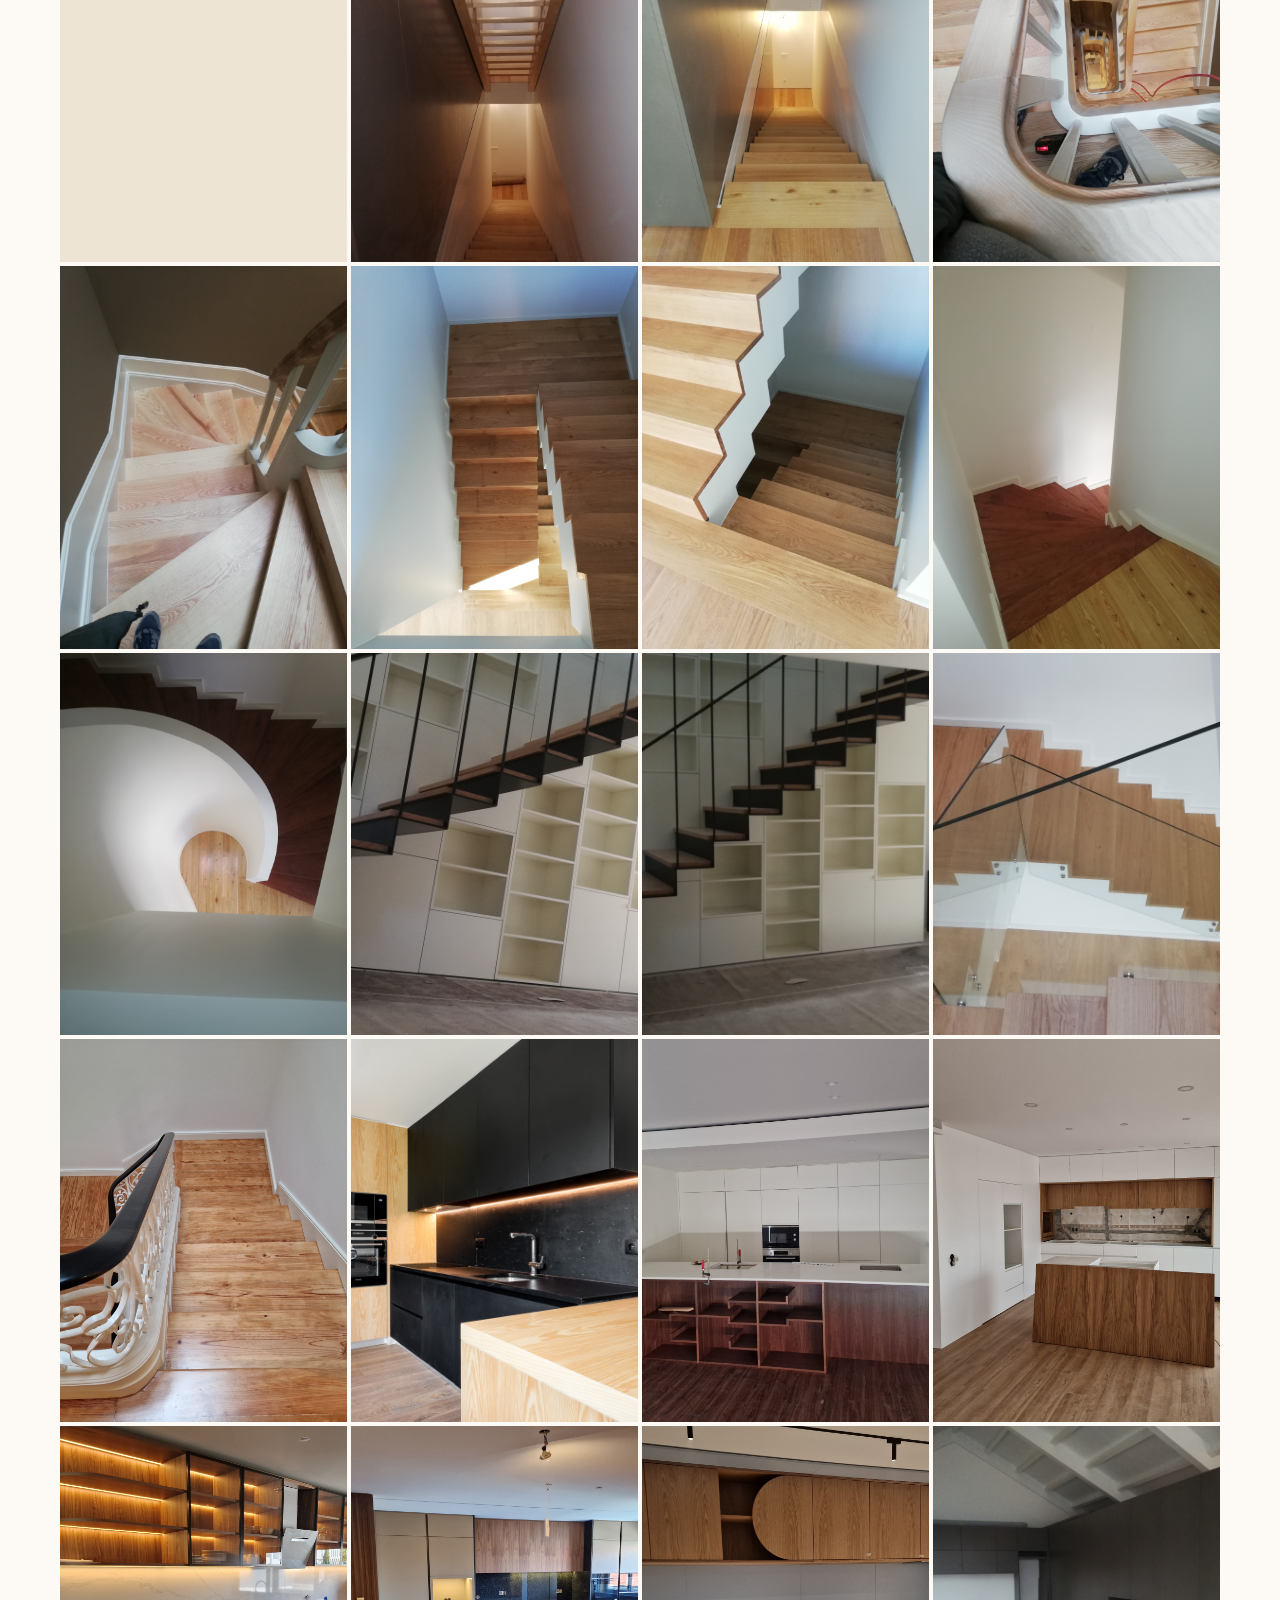
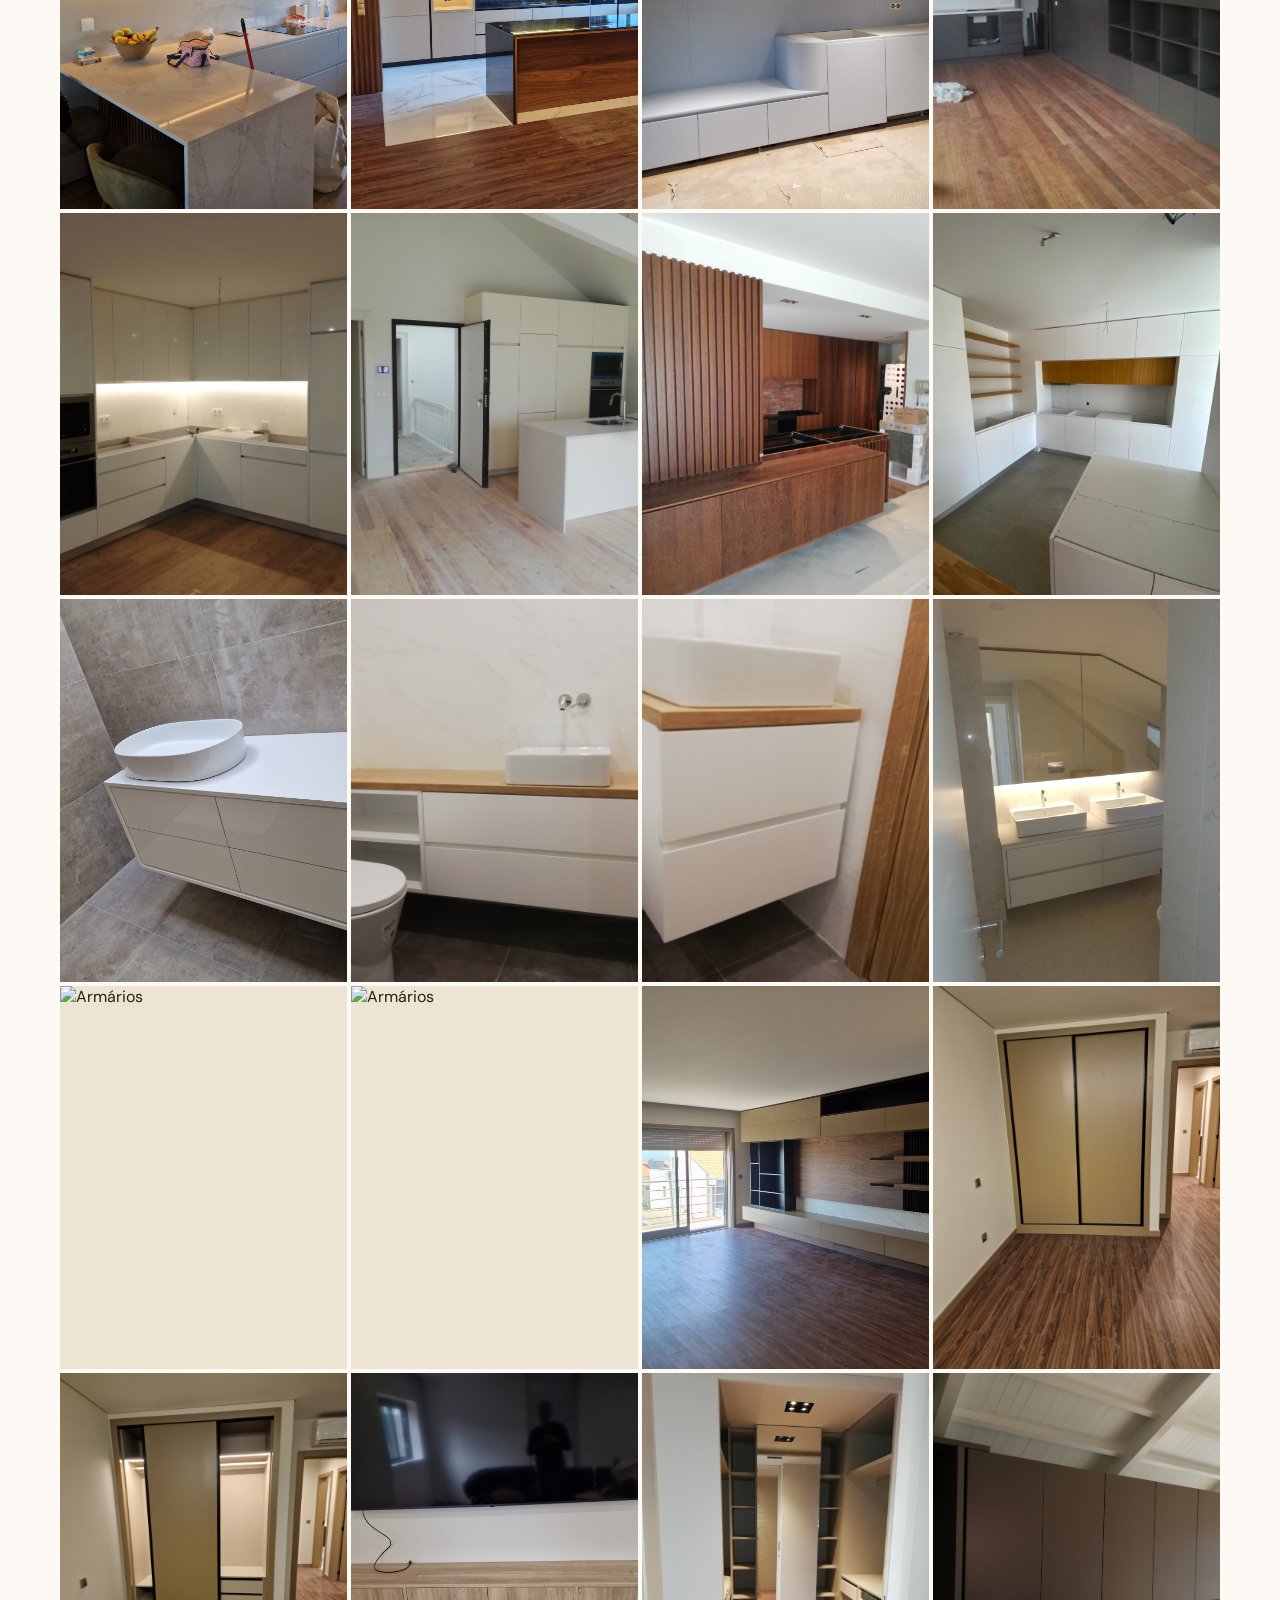
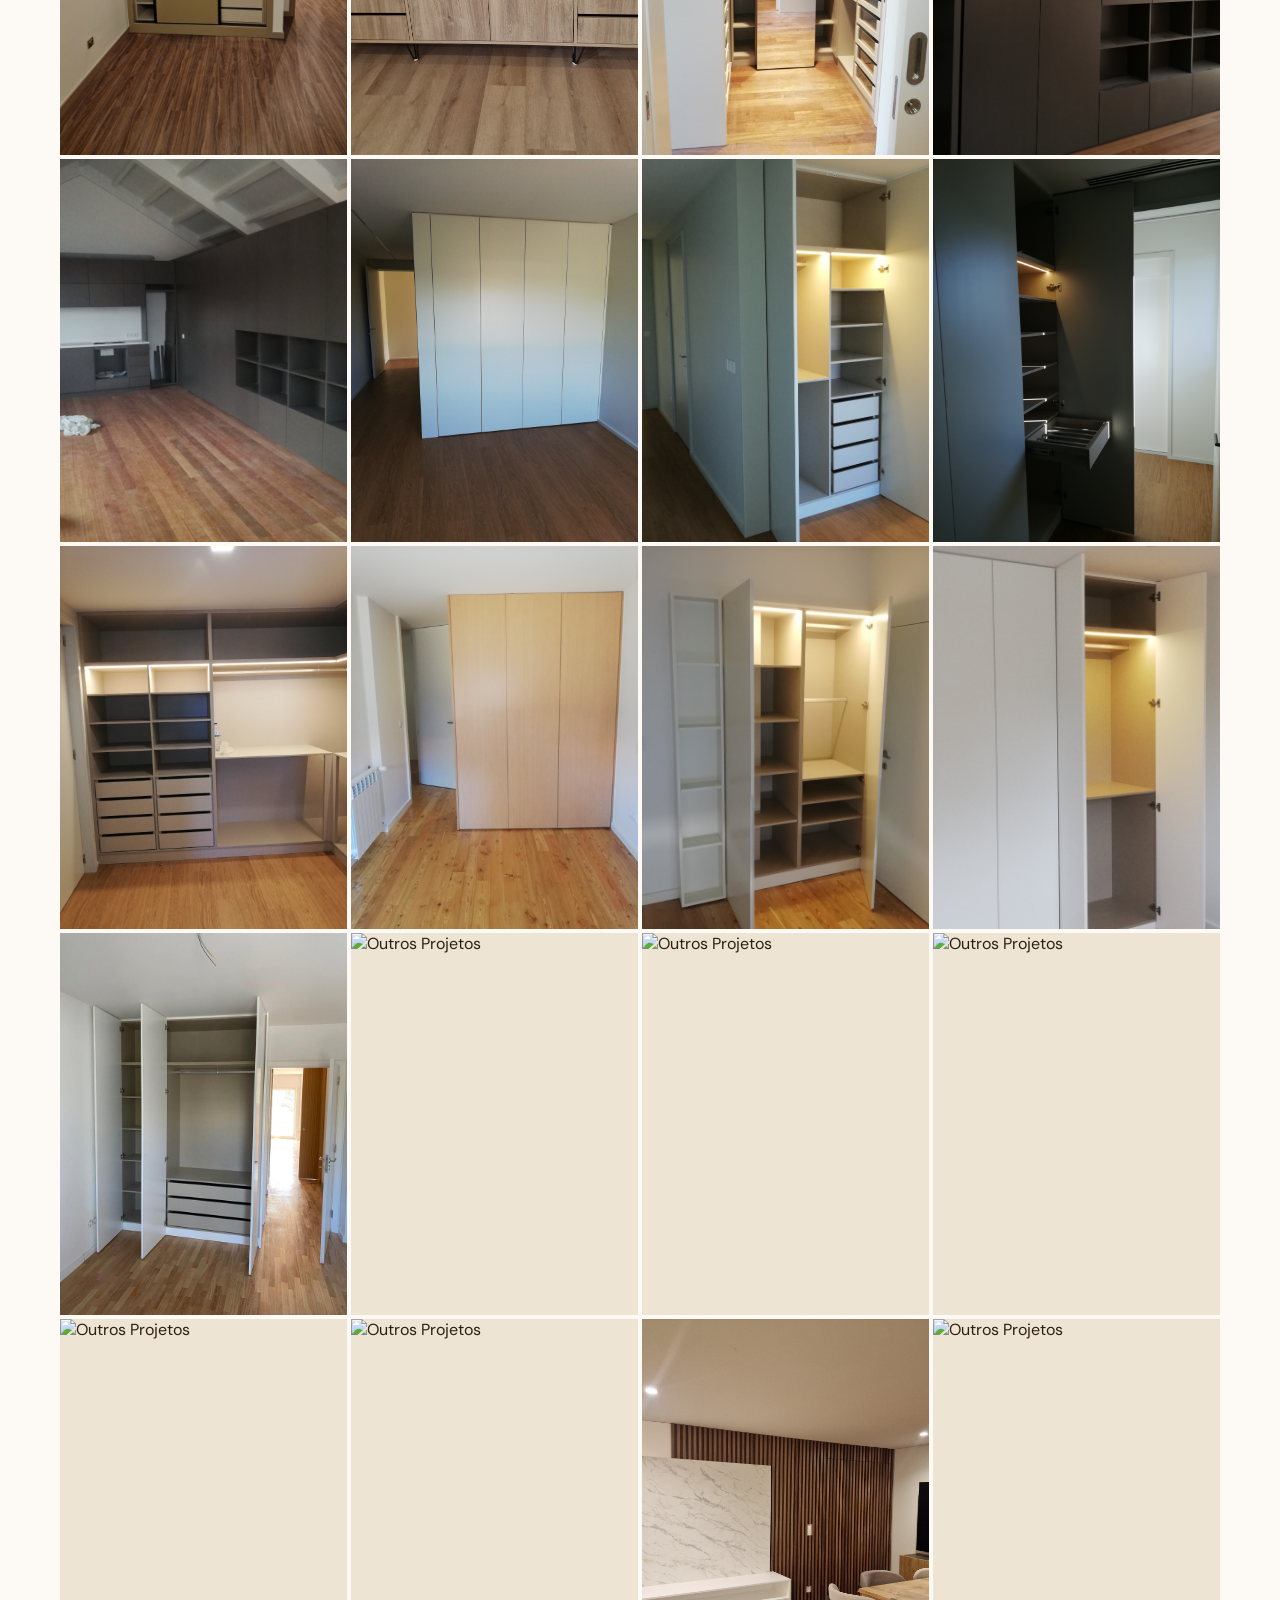
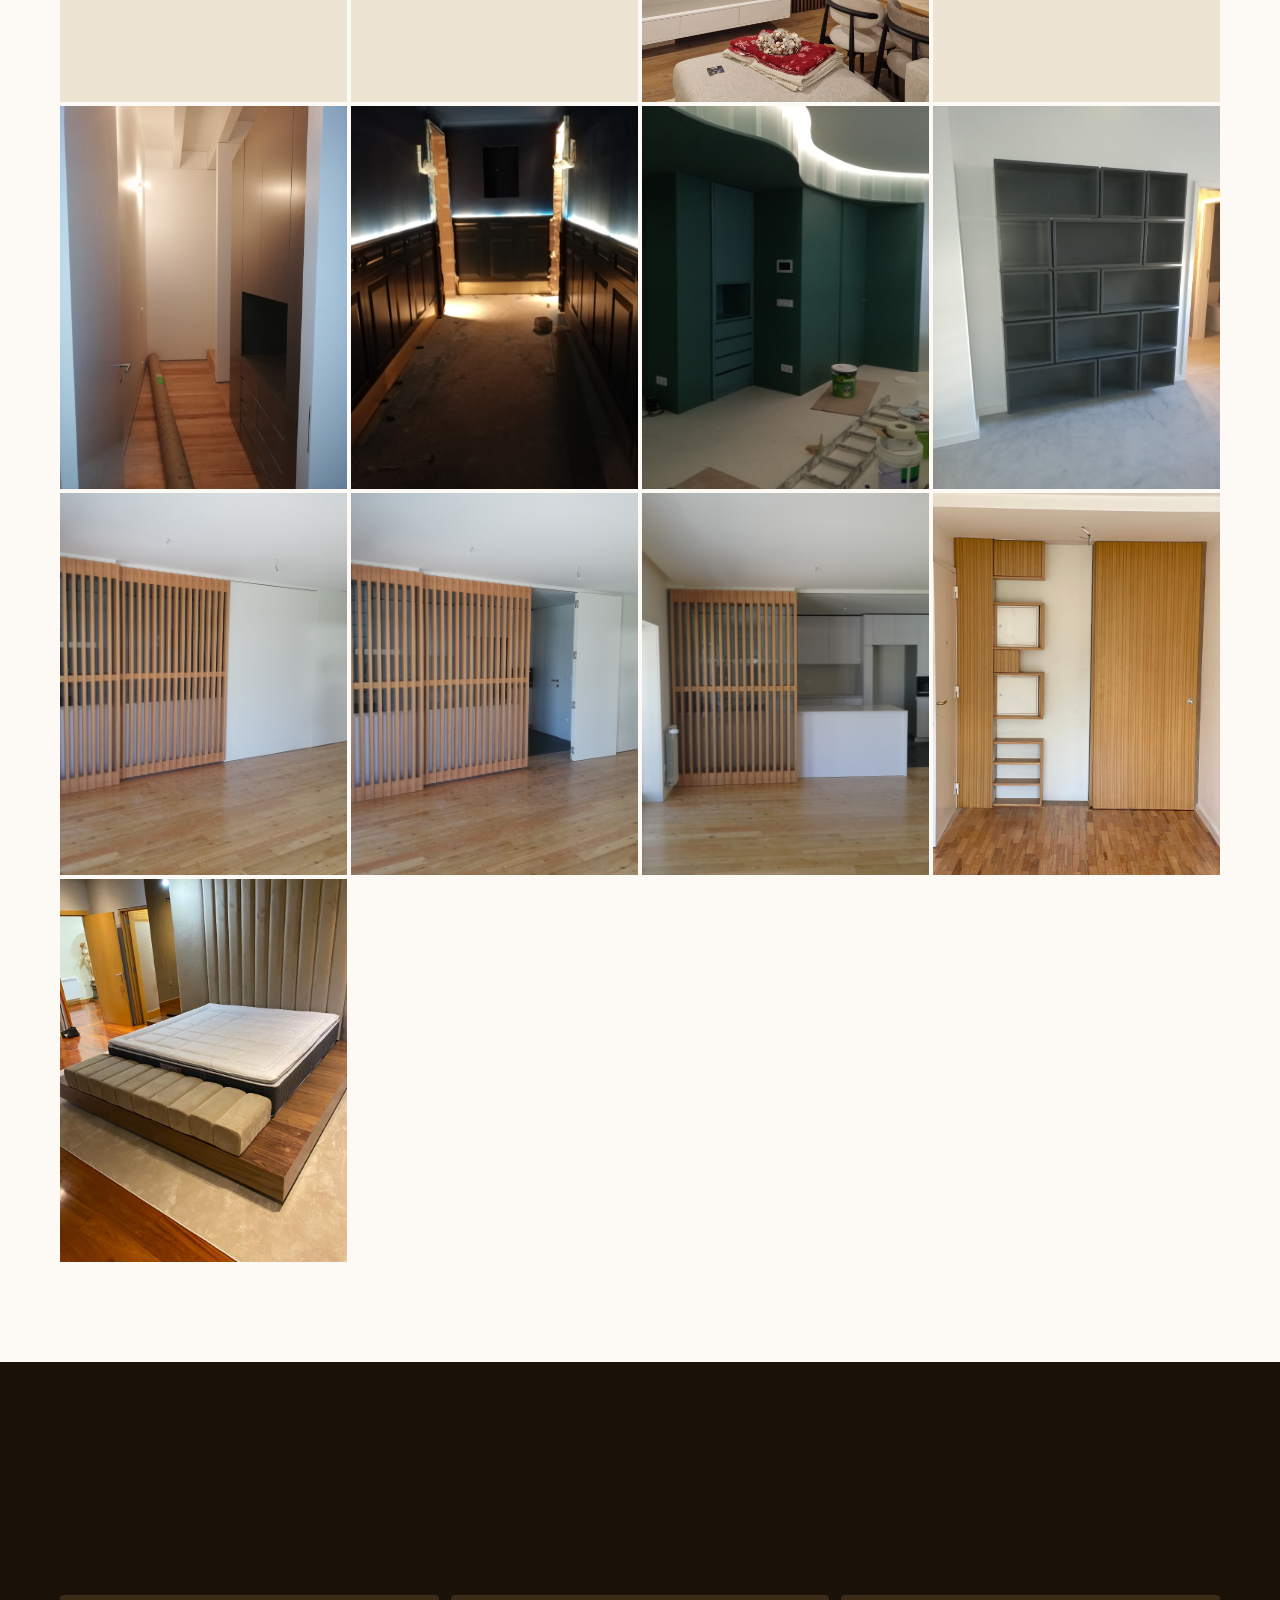
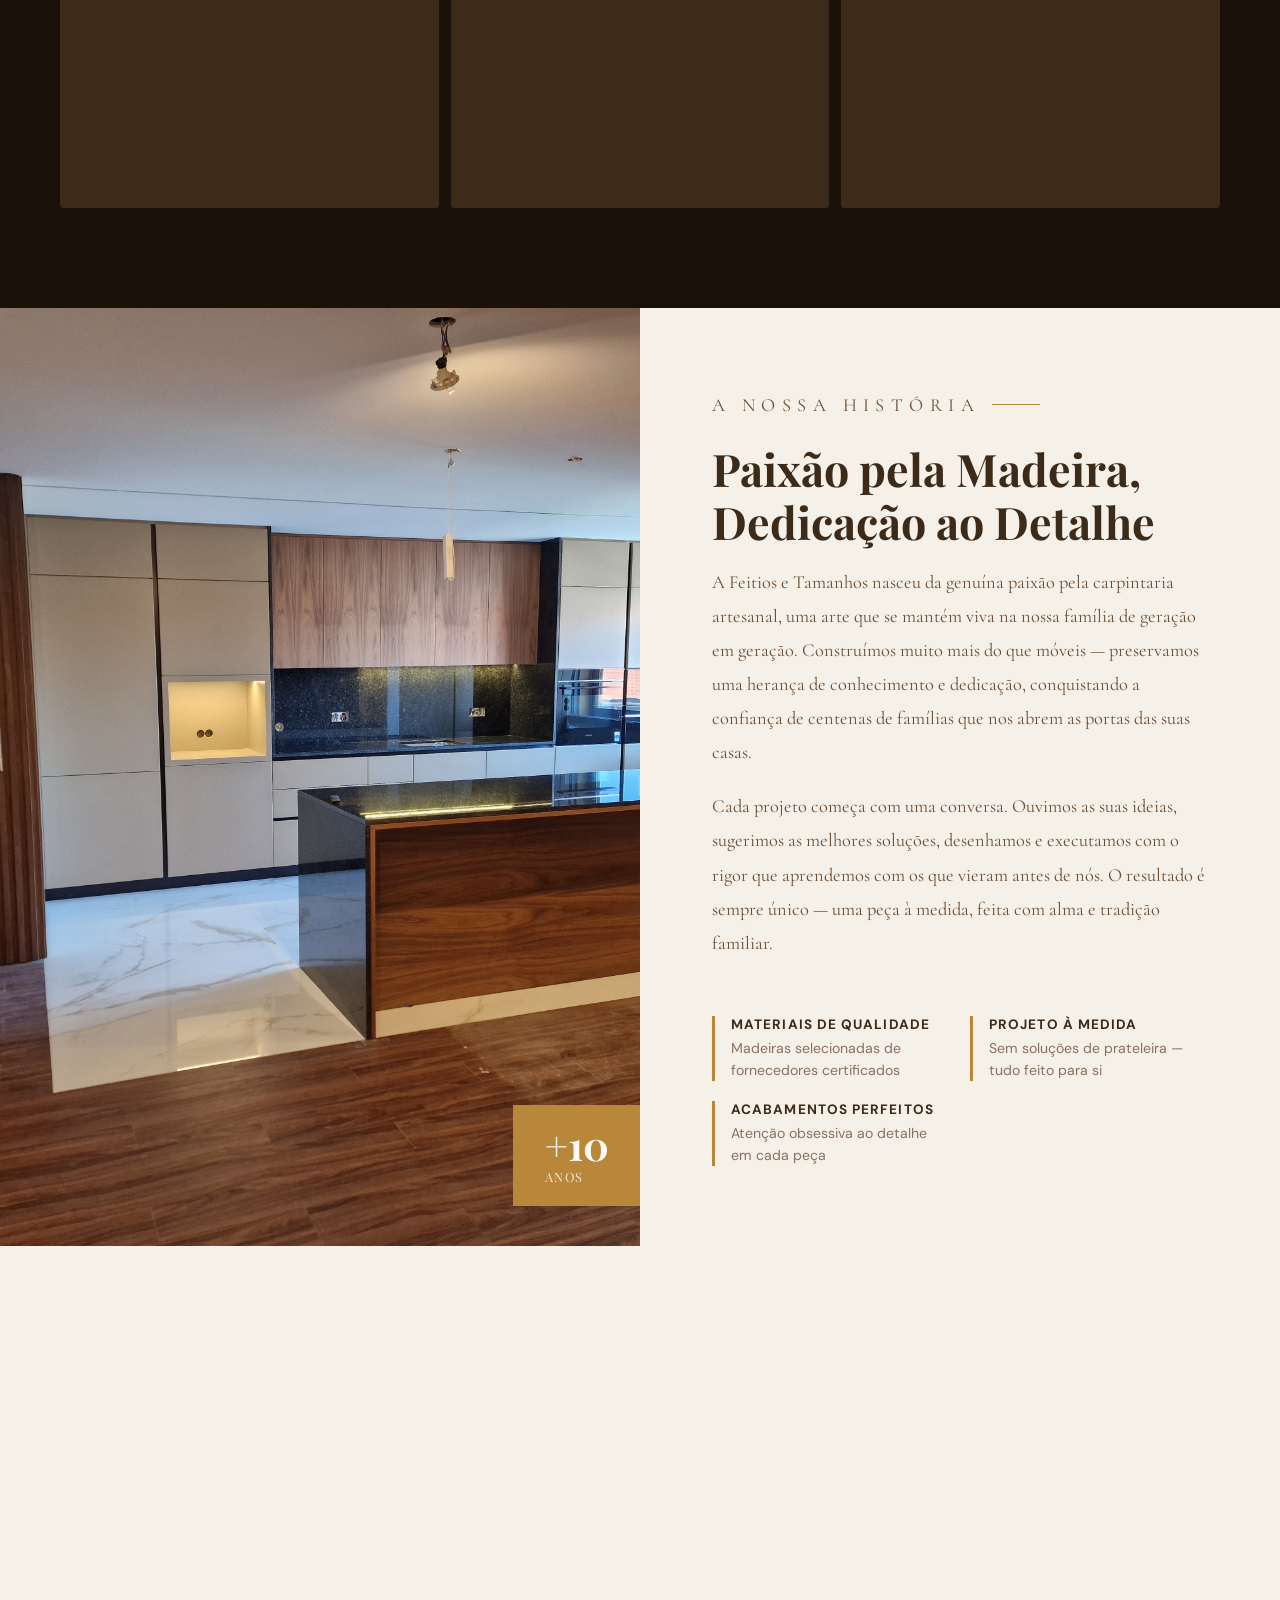
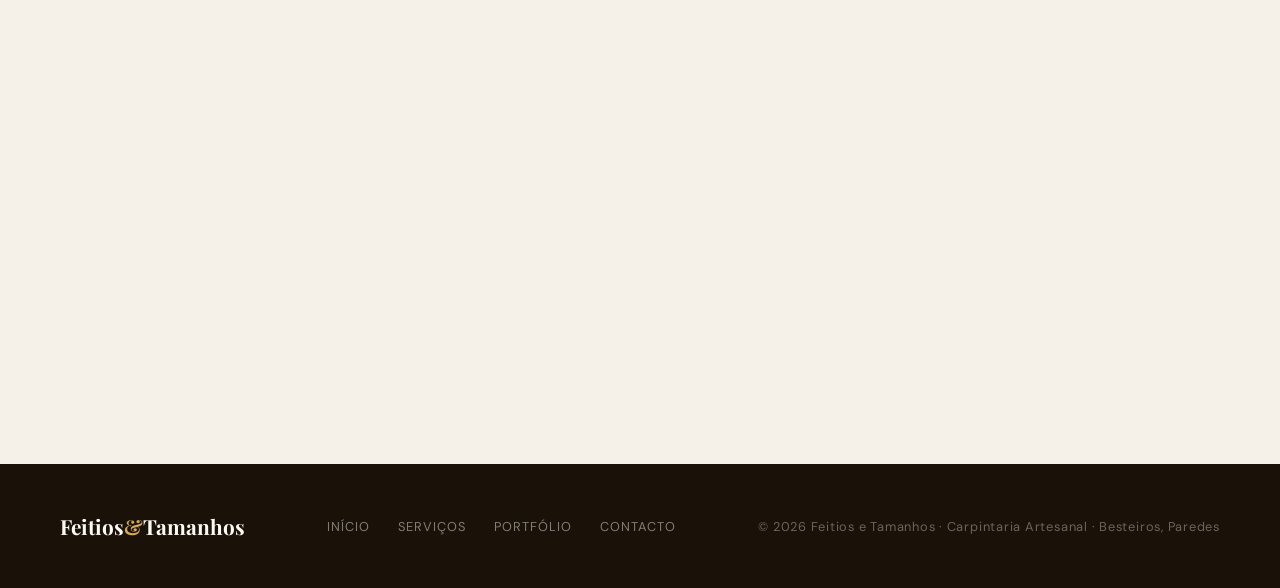
==== commit 95509072: "Adicionar logo" ====
--- a/index.html
+++ b/index.html
@@ -5,15 +5,35 @@
     <meta charset="UTF-8" />
     <meta name="viewport" content="width=device-width, initial-scale=1.0" />
     <title>Feitios e Tamanhos - Carpintaria Artesanal</title>
+    <link rel="icon" type="image/png" href="https://feitiosetamanhos.faturix.org/fotos/logo.png">
     <link
         href="https://fonts.googleapis.com/css2?family=Playfair+Display:ital,wght@0,400;0,700;0,900;1,400&family=Cormorant+Garamond:wght@300;400;500&family=DM+Sans:wght@300;400;500&display=swap"
         rel="stylesheet" />
     <link rel="stylesheet" href="style.css">
+    
+    <script type="application/ld+json">
+        {
+        "@context": "https://schema.org",
+        "@type": "WebSite",
+        "name": "Feitios e Tamanhos",
+        "alternateName": "Feitios e Tamanhos Carpintarias",
+        "url": "https://feitiosetamanhos.faturix.org/"
+        }
+    </script>
+    <meta property="og:site_name" content="Feitios e Tamanhos">
 </head>
 
 <body>
     <nav id="navbar">
-        <a href="#" class="nav-logo">Feitios<span>&</span>Tamanhos</a>
+        <a href="#" class="nav-logo">
+            <span class="nav-logo-mark">
+                <img src="fotos/logo.png" alt="Logótipo Feitios e Tamanhos Carpintarias">
+            </span>
+            <span class="nav-logo-text">
+                Feitios<span>&</span>Tamanhos
+                <small>Carpintarias Lda</small>
+            </span>
+        </a>
         <ul class="nav-links">
             <li><a href="#servicos">Serviços</a></li>
             <li><a href="#portfolio">Portfólio</a></li>
@@ -24,13 +44,20 @@
 
     <section id="hero">
         <div class="hero-slides" id="heroSlides">
+            <div class="hero-slide slide-1 active"></div>
+            <div class="hero-slide slide-2"></div>
+            <div class="hero-slide slide-3"></div>
         </div>
         <div class="hero-overlay"></div>
         <div class="hero-content">
+            <span class="hero-eyebrow">Carpintaria à medida</span>
             <h1 class="hero-title">Transformamos Madeira<br>em <em>Conforto</em> para a Sua Casa</h1>
             <p class="hero-sub">Mobiliário à medida, cozinhas, exteriores e restauro - feitos com paixão e rigor.</p>
             <a href="#contacto" class="btn-primary">Contactar</a>
             <a href="#portfolio" class="btn-secondary">Ver Trabalhos</a>
+        </div>
+        <div class="hero-seal">
+            <img src="fotos/logo.png" alt="Logótipo Feitios e Tamanhos Carpintarias">
         </div>
         <div class="hero-dots" id="heroDots"></div>
     </section>
--- a/style.css
+++ b/style.css
@@ -10,7 +10,7 @@
     --muted: #8A7060;
     --white: #FDFAF5;
 }
-
+ 
 *,
 *::before,
 *::after {
@@ -18,31 +18,42 @@
     margin: 0;
     padding: 0;
 }
-
+ 
 html {
     scroll-behavior: smooth;
 }
-
+ 
 body {
     font-family: 'DM Sans', sans-serif;
     background: var(--cream);
     color: var(--text);
     overflow-x: hidden;
 }
-
+ 
+img {
+    display: block;
+    max-width: 100%;
+}
+ 
 ::-webkit-scrollbar {
     width: 6px;
 }
-
+ 
 ::-webkit-scrollbar-track {
     background: var(--warm);
 }
-
+ 
 ::-webkit-scrollbar-thumb {
     background: var(--gold);
     border-radius: 3px;
 }
-
+ 
+a:focus-visible,
+button:focus-visible {
+    outline: 2px solid var(--gold2);
+    outline-offset: 3px;
+}
+ 
 nav {
     position: fixed;
     top: 0;
@@ -55,13 +66,13 @@
     background: transparent;
     transition: background .4s, padding .4s, backdrop-filter .4s;
 }
-
+ 
 nav.scrolled {
     background: rgba(26, 18, 8, .88);
     backdrop-filter: blur(12px);
     padding: 14px 60px;
 }
-
+ 
 .nav-logo {
     font-family: 'Playfair Display', serif;
     font-size: 1.4rem;
@@ -70,17 +81,68 @@
     letter-spacing: .04em;
     text-decoration: none;
 }
-
+ 
 .nav-logo span {
     color: var(--gold2);
 }
-
+ 
+/* ---- logo mark: image badge + wordmark, sits beside the existing text logo ---- */
+.nav-logo {
+    display: flex;
+    align-items: center;
+    gap: 14px;
+}
+ 
+.nav-logo-mark {
+    position: relative;
+    display: inline-block;
+    width: 46px;
+    height: 46px;
+    border-radius: 50%;
+    overflow: hidden;
+    flex-shrink: 0;
+    border: 2px solid var(--gold2);
+    box-shadow: 0 0 0 4px rgba(184, 135, 58, .14), 0 6px 16px rgba(0, 0, 0, .45);
+    transition: width .4s, height .4s, transform .7s cubic-bezier(.2, .8, .2, 1), box-shadow .4s;
+}
+ 
+.nav-logo-mark img {
+    width: 100%;
+    height: 100%;
+    object-fit: cover;
+}
+ 
+.nav-logo:hover .nav-logo-mark {
+    transform: rotate(48deg);
+    box-shadow: 0 0 0 4px rgba(212, 168, 87, .24), 0 6px 20px rgba(0, 0, 0, .5);
+}
+ 
+nav.scrolled .nav-logo-mark {
+    width: 36px;
+    height: 36px;
+}
+ 
+.nav-logo-text {
+    display: flex;
+    flex-direction: column;
+    line-height: 1.1;
+}
+ 
+.nav-logo-text small {
+    font-family: 'DM Sans', sans-serif;
+    font-size: .56rem;
+    letter-spacing: .2em;
+    text-transform: uppercase;
+    color: rgba(255, 255, 255, .5);
+    margin-top: 4px;
+}
+ 
 .nav-links {
     display: flex;
     gap: 36px;
     list-style: none;
 }
-
+ 
 .nav-links a {
     color: rgba(255, 255, 255, .82);
     text-decoration: none;
@@ -89,11 +151,11 @@
     text-transform: uppercase;
     transition: color .2s;
 }
-
+ 
 .nav-links a:hover {
     color: var(--gold2);
 }
-
+ 
 #hero {
     position: relative;
     height: 100vh;
@@ -103,12 +165,12 @@
     justify-content: center;
     overflow: hidden;
 }
-
+ 
 .hero-slides {
     position: absolute;
     inset: 0;
 }
-
+ 
 .hero-slide {
     position: absolute;
     inset: 0;
@@ -117,17 +179,41 @@
     opacity: 0;
     transition: opacity 1.2s ease;
 }
-
+ 
 .hero-slide.active {
     opacity: 1;
 }
-
+ 
+/* ---- placeholder slide backgrounds (swap for real workshop/portfolio photos) ---- */
+.hero-slide::after {
+    content: '';
+    position: absolute;
+    inset: 0;
+    background-image: repeating-linear-gradient(115deg, rgba(255, 255, 255, .025) 0px, rgba(255, 255, 255, .025) 1px, transparent 1px, transparent 6px);
+    pointer-events: none;
+}
+ 
+.hero-slide.slide-1 {
+    background: radial-gradient(circle at 20% 20%, rgba(212, 168, 87, .18), transparent 55%),
+        linear-gradient(125deg, #1A1208 0%, #3D2B1A 55%, #1A1208 100%);
+}
+ 
+.hero-slide.slide-2 {
+    background: radial-gradient(circle at 80% 30%, rgba(184, 135, 58, .16), transparent 50%),
+        linear-gradient(125deg, #20150A 0%, #4A3420 60%, #1A1208 100%);
+}
+ 
+.hero-slide.slide-3 {
+    background: radial-gradient(circle at 50% 85%, rgba(212, 168, 87, .14), transparent 55%),
+        linear-gradient(125deg, #1A1208 0%, #2C1F10 50%, #3D2B1A 100%);
+}
+ 
 .hero-overlay {
     position: absolute;
     inset: 0;
     background: linear-gradient(135deg, rgba(26, 18, 8, .72) 0%, rgba(61, 43, 26, .45) 60%, rgba(26, 18, 8, .3) 100%);
 }
-
+ 
 .hero-content {
     position: relative;
     z-index: 2;
@@ -135,7 +221,7 @@
     padding: 0 24px;
     max-width: 820px;
 }
-
+ 
 .hero-eyebrow {
     display: inline-block;
     font-family: 'DM Sans', sans-serif;
@@ -147,7 +233,7 @@
     border-bottom: 1px solid var(--gold);
     padding-bottom: 8px;
 }
-
+ 
 .hero-title {
     font-family: 'Playfair Display', serif;
     font-size: clamp(2.8rem, 6vw, 5.2rem);
@@ -156,12 +242,12 @@
     color: var(--white);
     margin-bottom: 22px;
 }
-
+ 
 .hero-title em {
     font-style: italic;
     color: var(--gold2);
 }
-
+ 
 .hero-sub {
     font-family: 'Cormorant Garamond', serif;
     font-size: clamp(1.1rem, 2vw, 1.5rem);
@@ -170,7 +256,7 @@
     margin-bottom: 44px;
     line-height: 1.6;
 }
-
+ 
 .btn-primary {
     display: inline-block;
     background: var(--gold);
@@ -185,13 +271,13 @@
     transition: all .25s;
     border-radius: 2px;
 }
-
+ 
 .btn-primary:hover {
     background: transparent;
     border-color: var(--gold2);
     color: var(--gold2);
 }
-
+ 
 .btn-secondary {
     display: inline-block;
     background: transparent;
@@ -207,12 +293,78 @@
     transition: all .25s;
     border-radius: 2px;
 }
-
+ 
 .btn-secondary:hover {
     border-color: var(--gold2);
     color: var(--gold2);
 }
-
+ 
+/* ---- hero medallion: a wax-seal-style stamp of the logo, echoing bespoke/handmade positioning ---- */
+.hero-seal {
+    position: absolute;
+    z-index: 3;
+    right: 56px;
+    bottom: 44px;
+    width: 132px;
+    height: 132px;
+    border-radius: 50%;
+    display: flex;
+    align-items: center;
+    justify-content: center;
+    background: var(--dark);
+    box-shadow: 0 0 0 1px rgba(212, 168, 87, .45),
+        0 0 0 9px rgba(245, 240, 232, .04),
+        0 14px 34px rgba(0, 0, 0, .5);
+    opacity: 0;
+    transform: translateY(18px) scale(.9);
+    animation: sealIn 1s .9s cubic-bezier(.2, .8, .2, 1) forwards;
+}
+ 
+.hero-seal::before {
+    content: '';
+    position: absolute;
+    inset: -1px;
+    border-radius: 50%;
+    border: 1px solid rgba(212, 168, 87, .55);
+}
+ 
+.hero-seal img {
+    width: 86%;
+    height: 86%;
+    border-radius: 50%;
+    object-fit: cover;
+}
+ 
+@keyframes sealIn {
+    to {
+        opacity: 1;
+        transform: translateY(0) scale(1);
+    }
+}
+ 
+@media (max-width: 600px) {
+    .hero-seal {
+        width: 84px;
+        height: 84px;
+        right: 20px;
+        bottom: auto;
+        top: 100px;
+    }
+}
+ 
+@media (prefers-reduced-motion: reduce) {
+ 
+    .hero-seal {
+        animation: none;
+        opacity: 1;
+        transform: none;
+    }
+ 
+    .nav-logo:hover .nav-logo-mark {
+        transform: none;
+    }
+}
+ 
 .hero-dots {
     position: absolute;
     bottom: 32px;
@@ -222,7 +374,7 @@
     gap: 8px;
     z-index: 2;
 }
-
+ 
 .hero-dot {
     width: 6px;
     height: 6px;
@@ -231,17 +383,17 @@
     cursor: pointer;
     transition: all .3s;
 }
-
+ 
 .hero-dot.active {
     background: var(--gold2);
     width: 22px;
     border-radius: 3px;
 }
-
+ 
 section {
     padding: 100px 60px;
 }
-
+ 
 .section-label {
     font-size: .72rem;
     letter-spacing: .35em;
@@ -252,7 +404,7 @@
     align-items: center;
     gap: 12px;
 }
-
+ 
 .section-label::after {
     content: '';
     flex: 1;
@@ -260,7 +412,7 @@
     height: 1px;
     background: var(--gold);
 }
-
+ 
 .section-title {
     font-family: 'Playfair Display', serif;
     font-size: clamp(2rem, 3.5vw, 3rem);
@@ -269,7 +421,7 @@
     color: var(--bark);
     margin-bottom: 16px;
 }
-
+ 
 .section-sub {
     font-family: 'Cormorant Garamond', serif;
     font-size: 1.2rem;
@@ -277,6 +429,28 @@
     font-weight: 300;
     line-height: 1.6;
     max-width: 540px;
+}
+ 
+@media (max-width: 720px) {
+    nav {
+        padding: 16px 24px;
+    }
+ 
+    nav.scrolled {
+        padding: 12px 24px;
+    }
+ 
+    .nav-links {
+        gap: 20px;
+    }
+ 
+    .nav-links a {
+        font-size: .72rem;
+    }
+ 
+    section {
+        padding: 72px 24px;
+    }
 }
 
 #servicos {
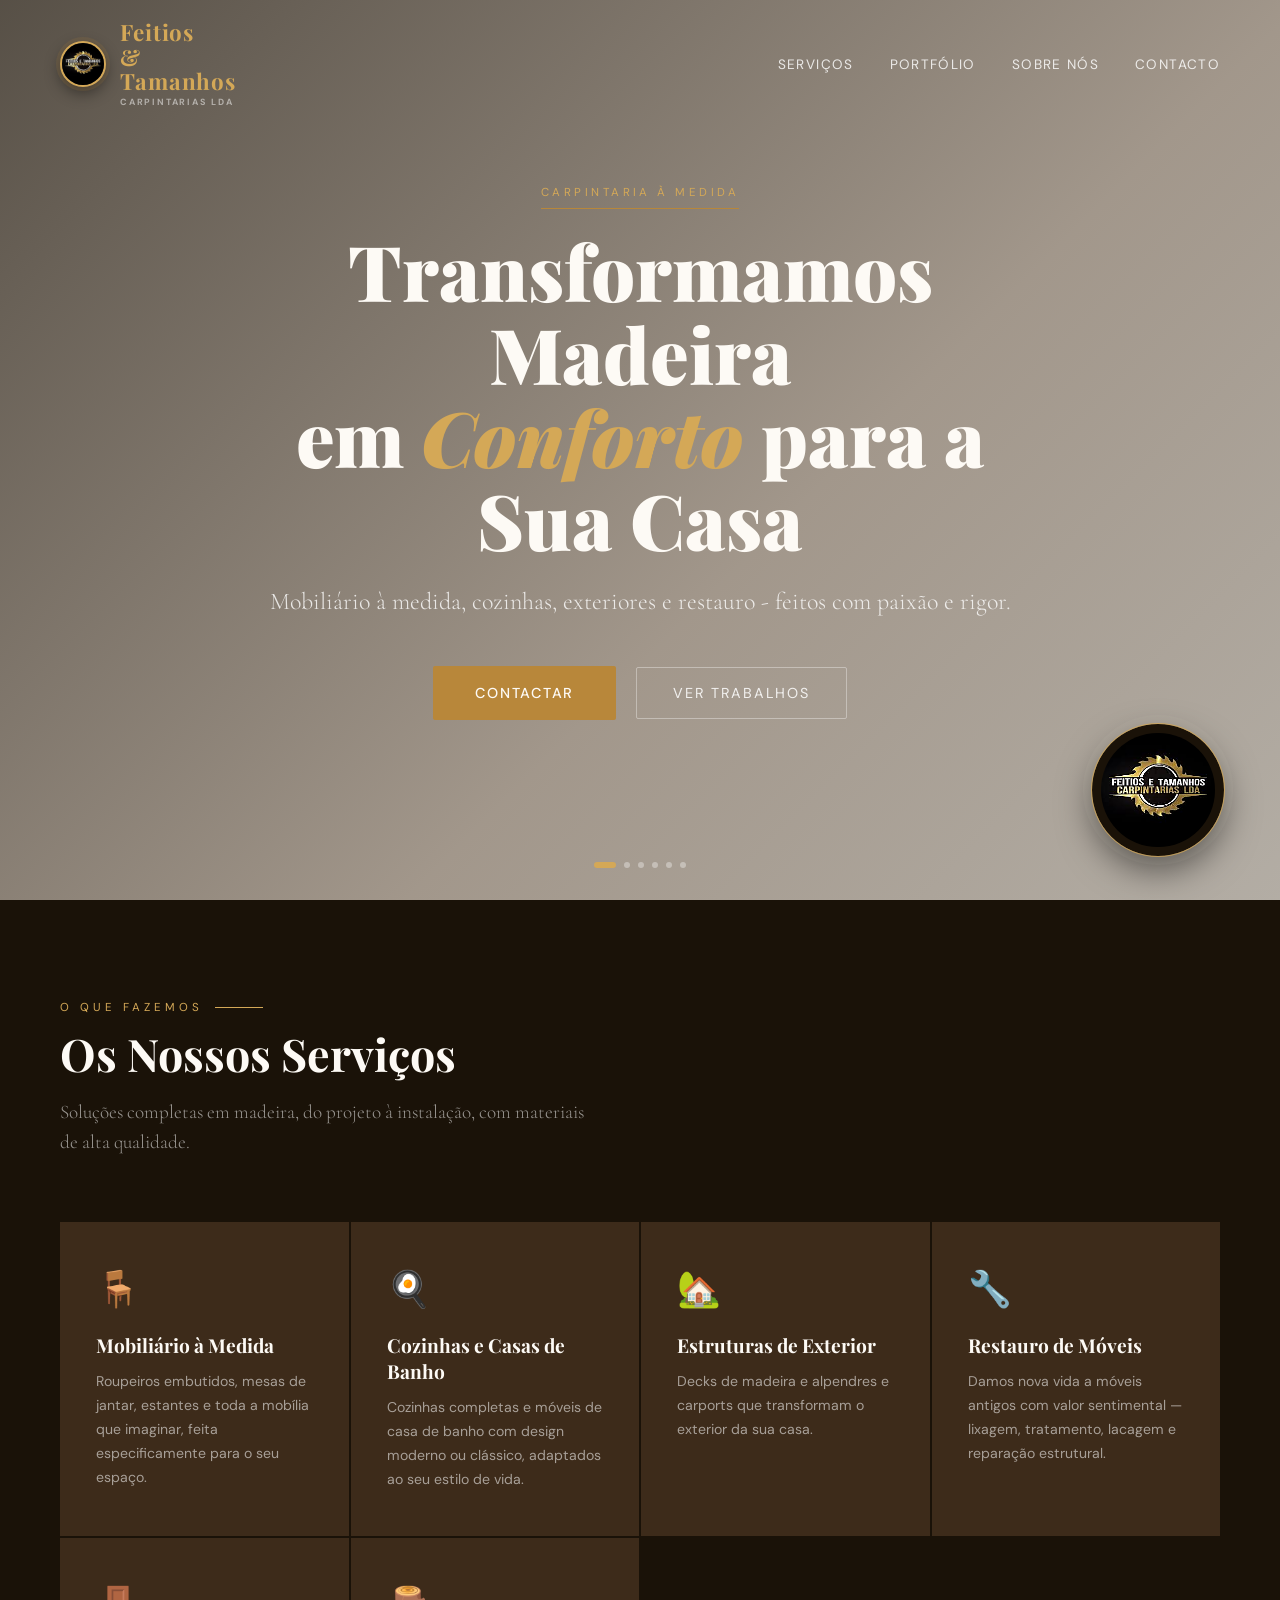
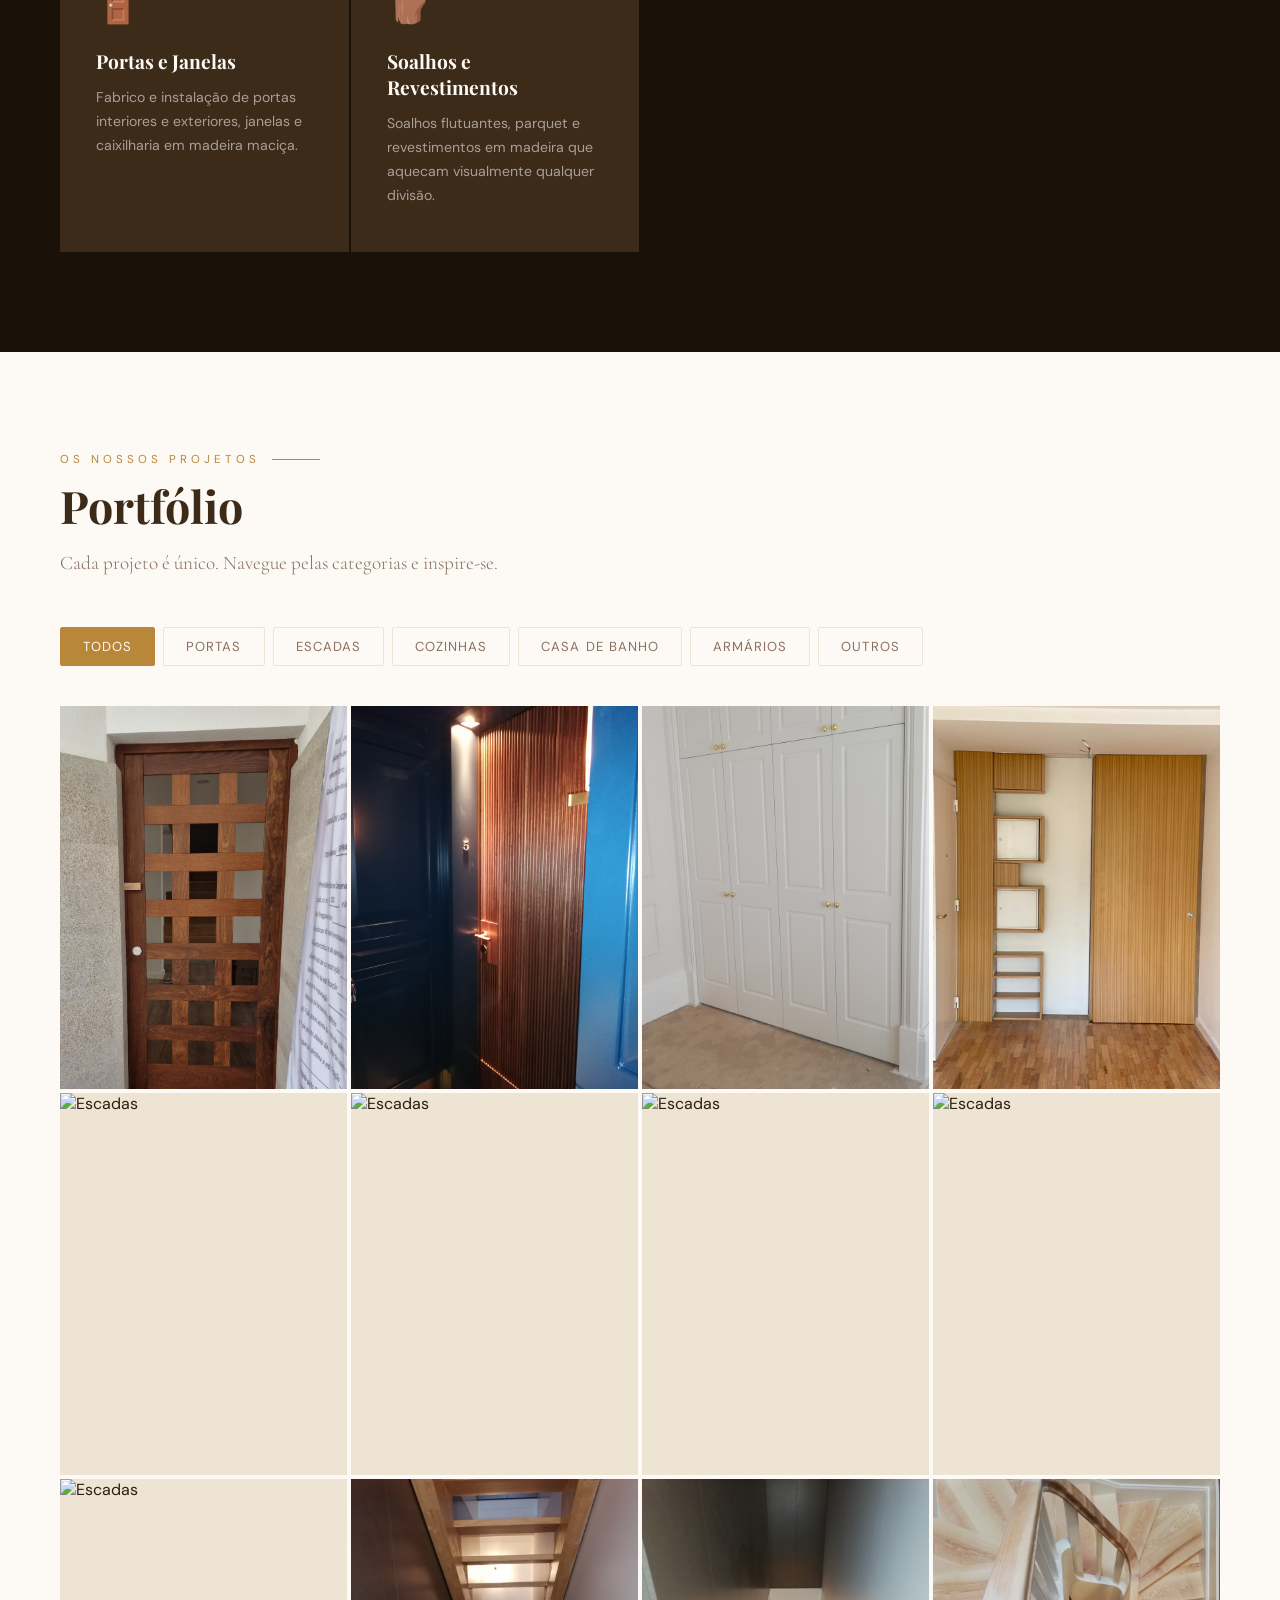
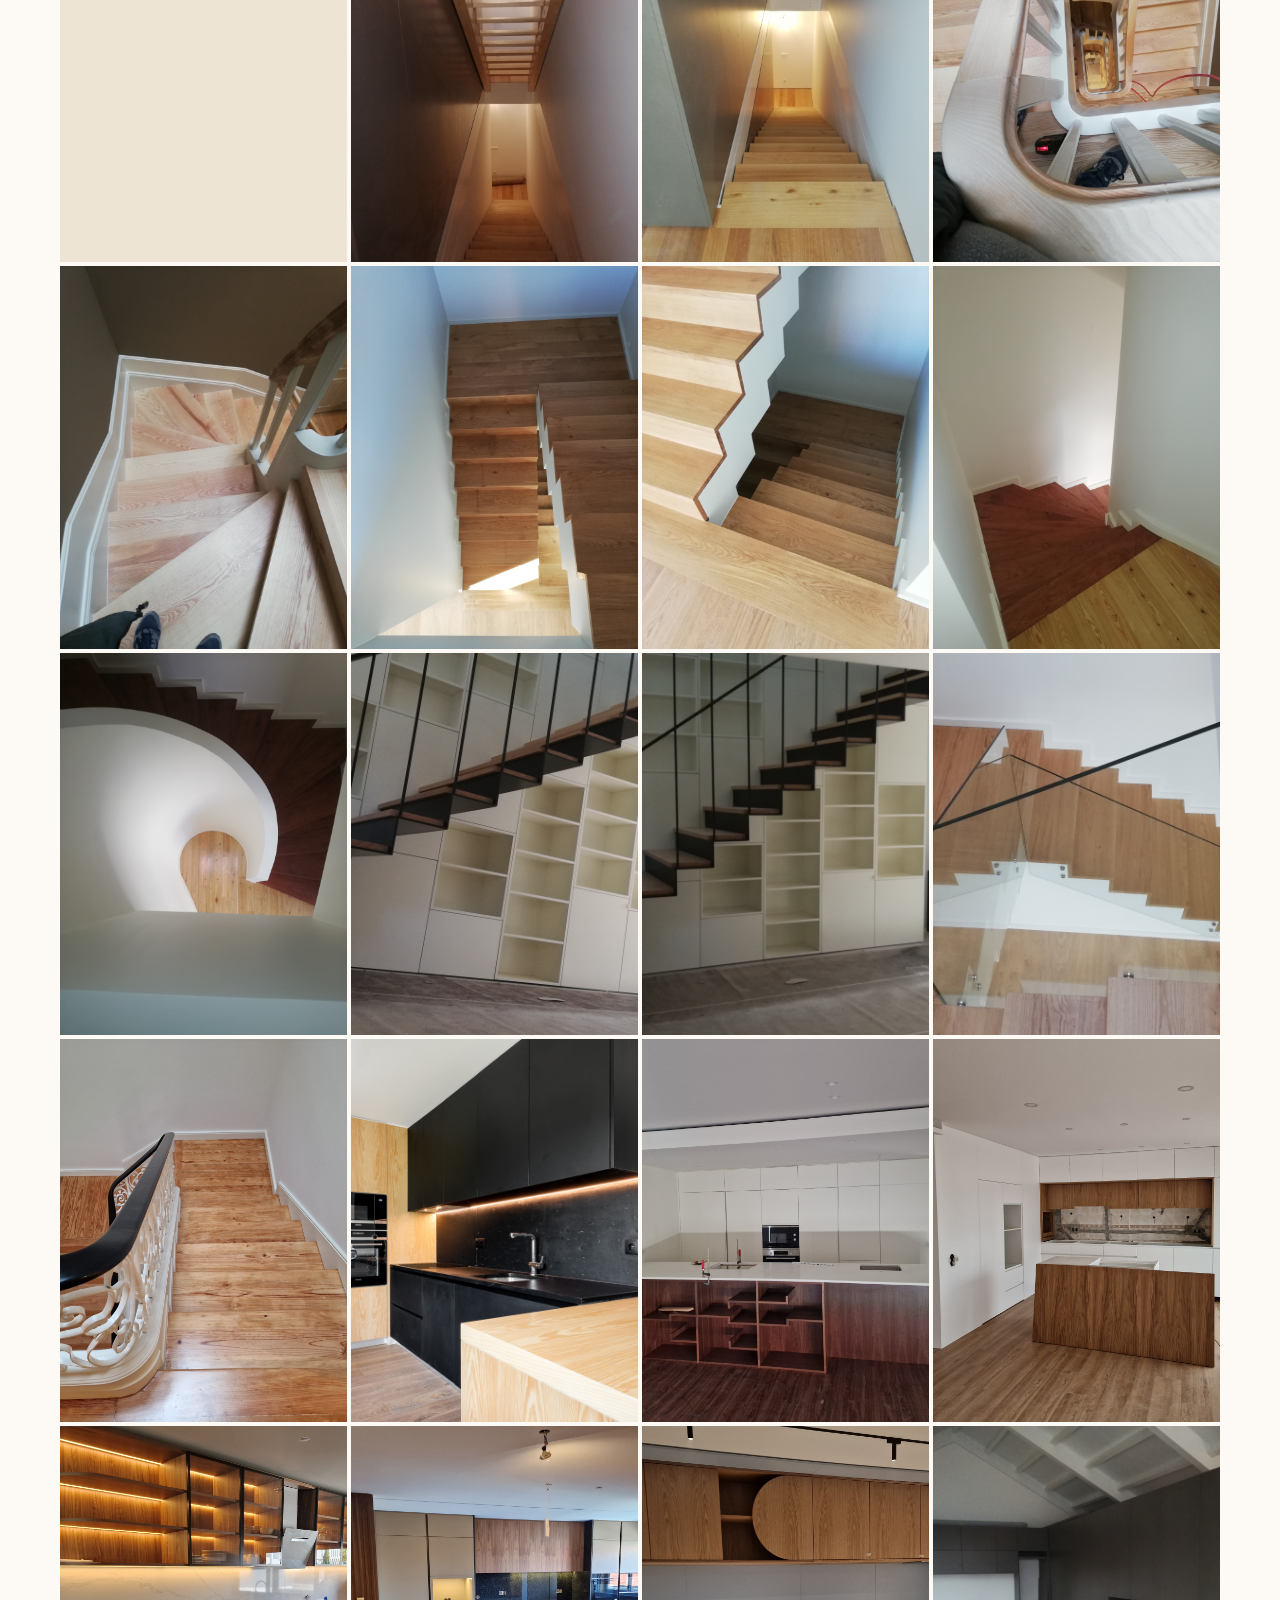
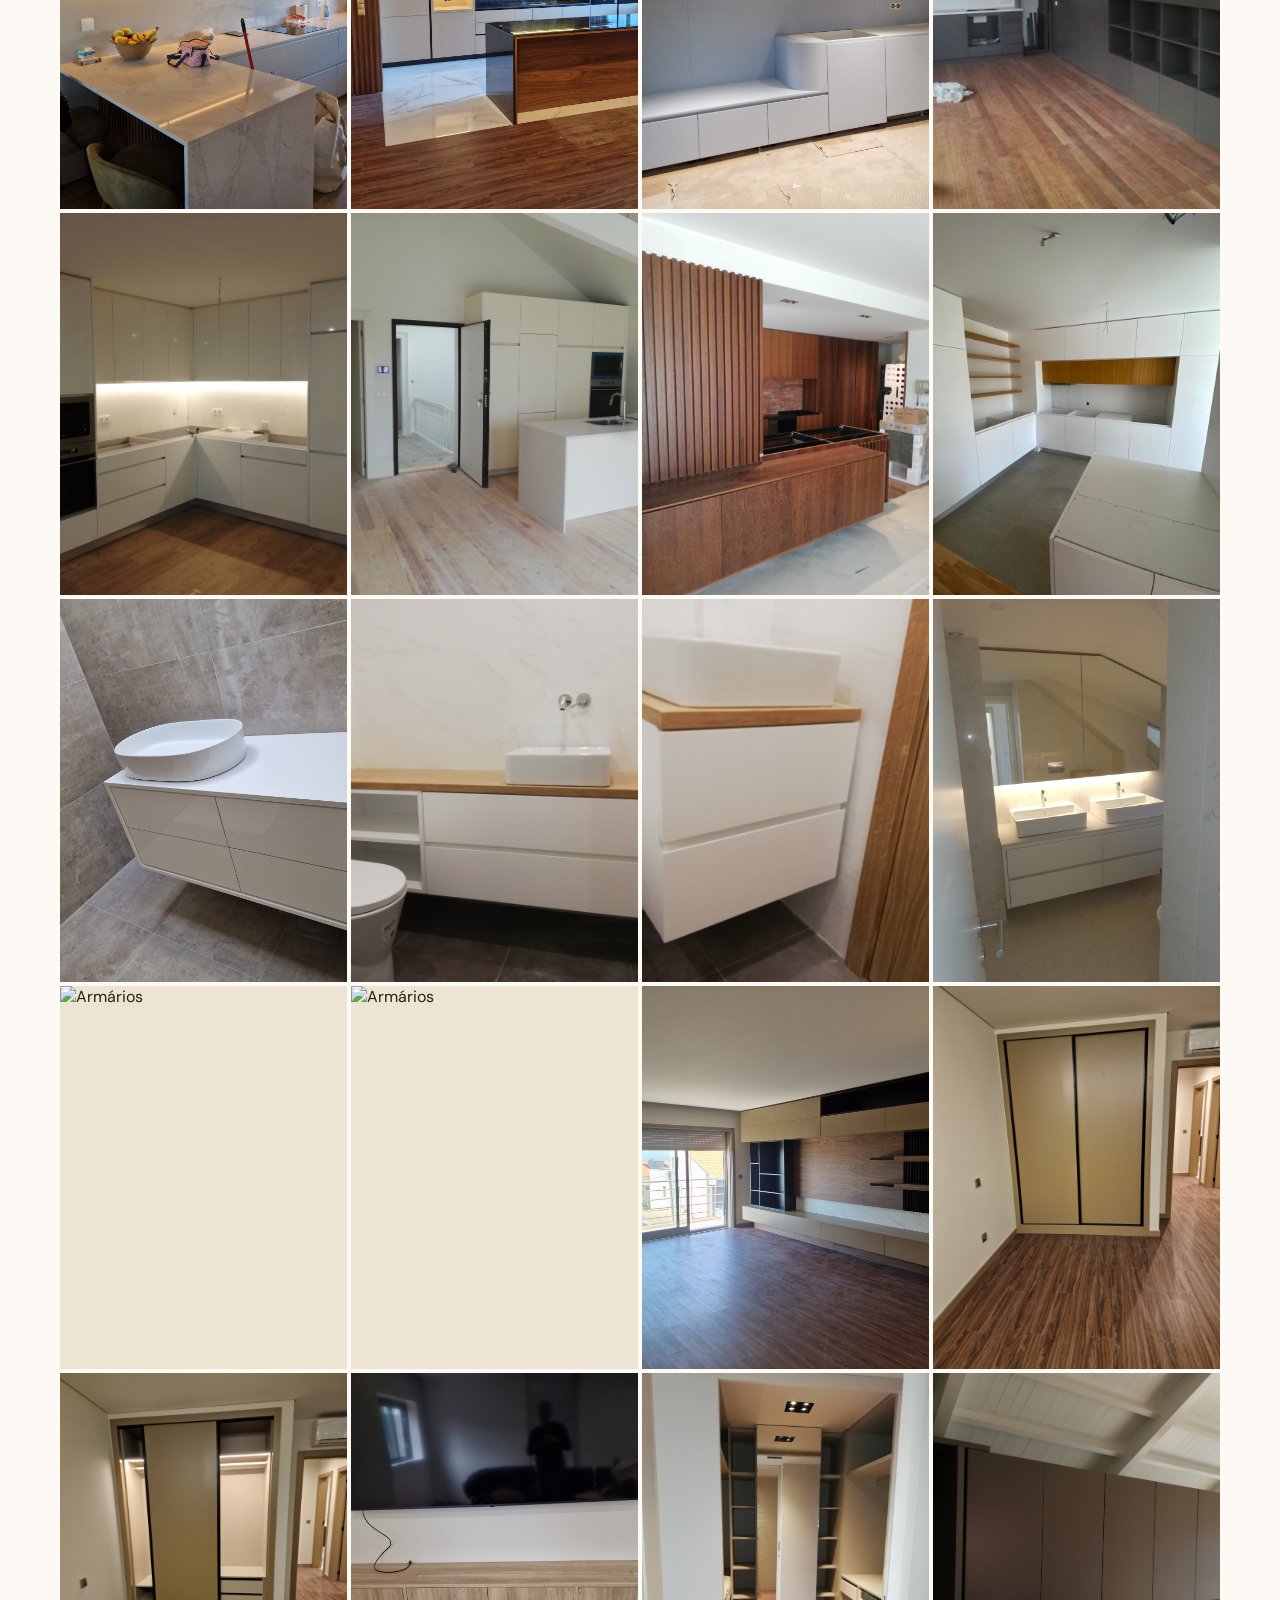
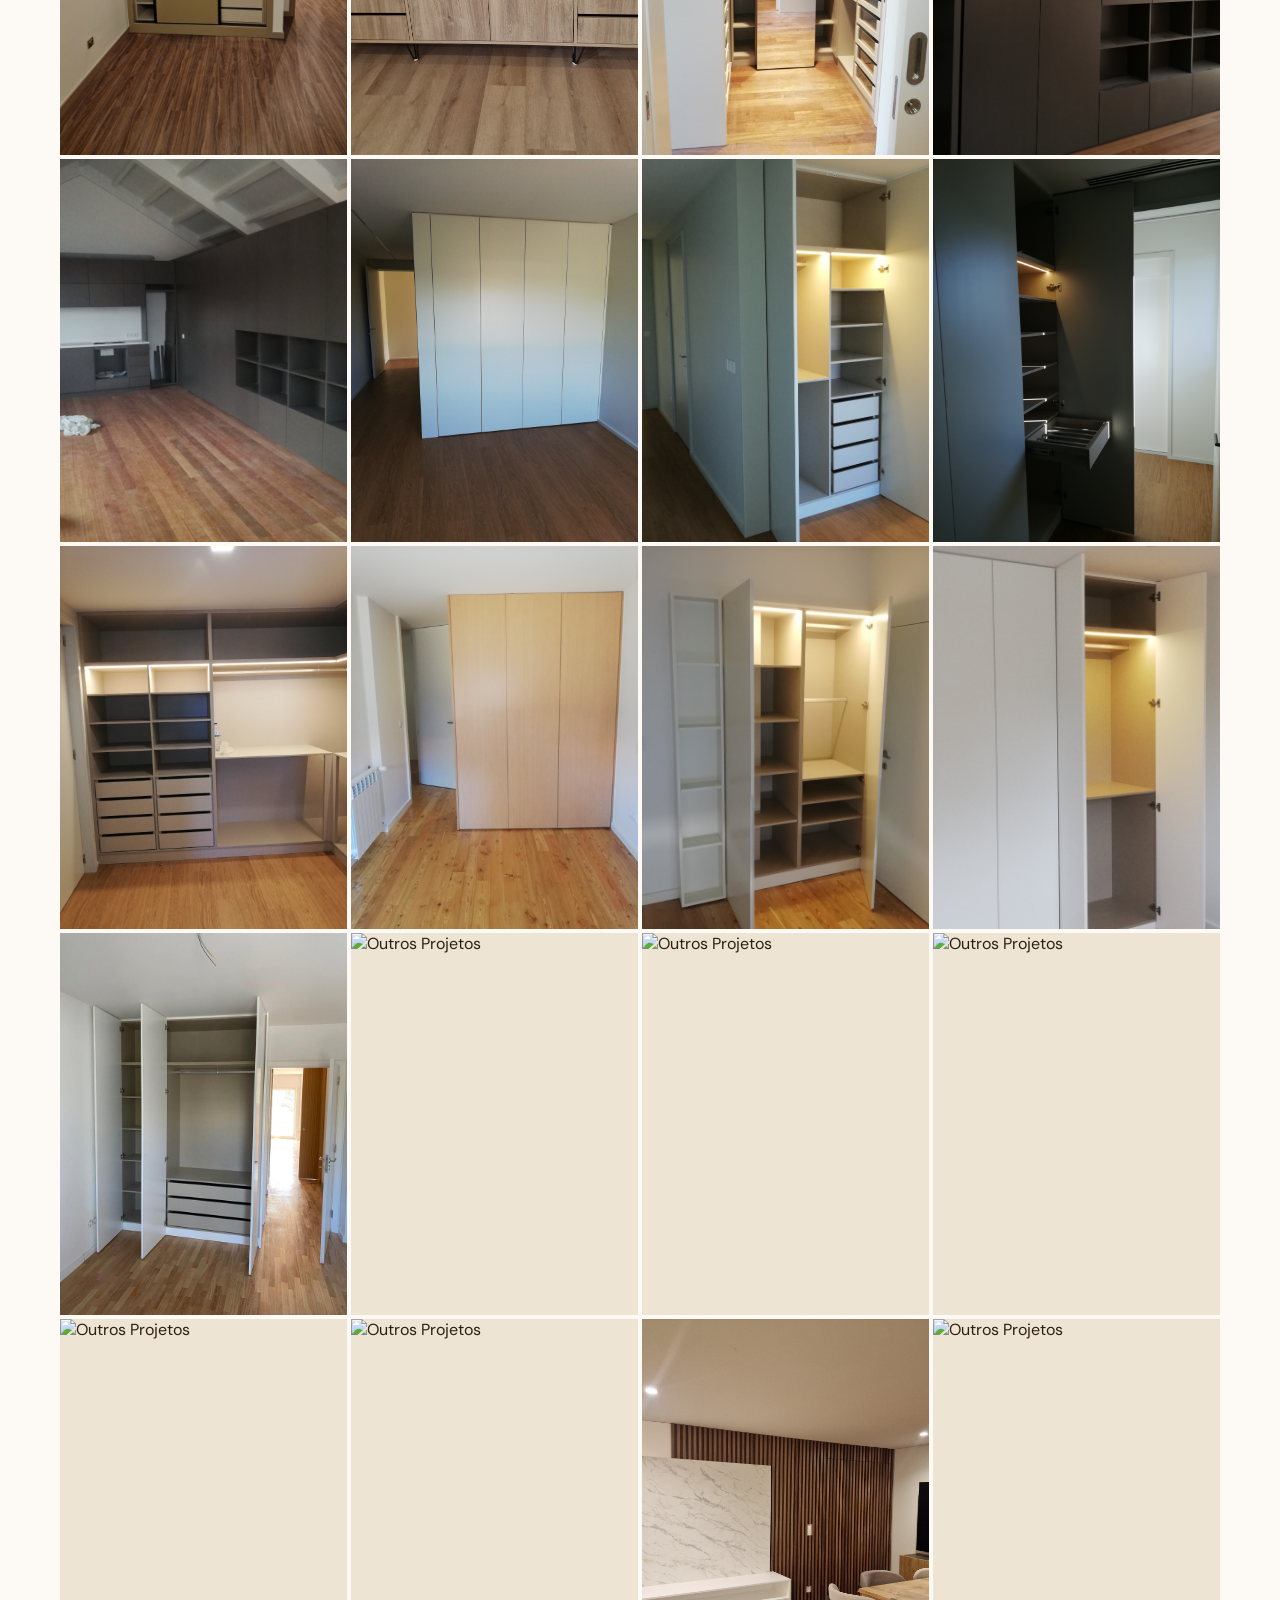
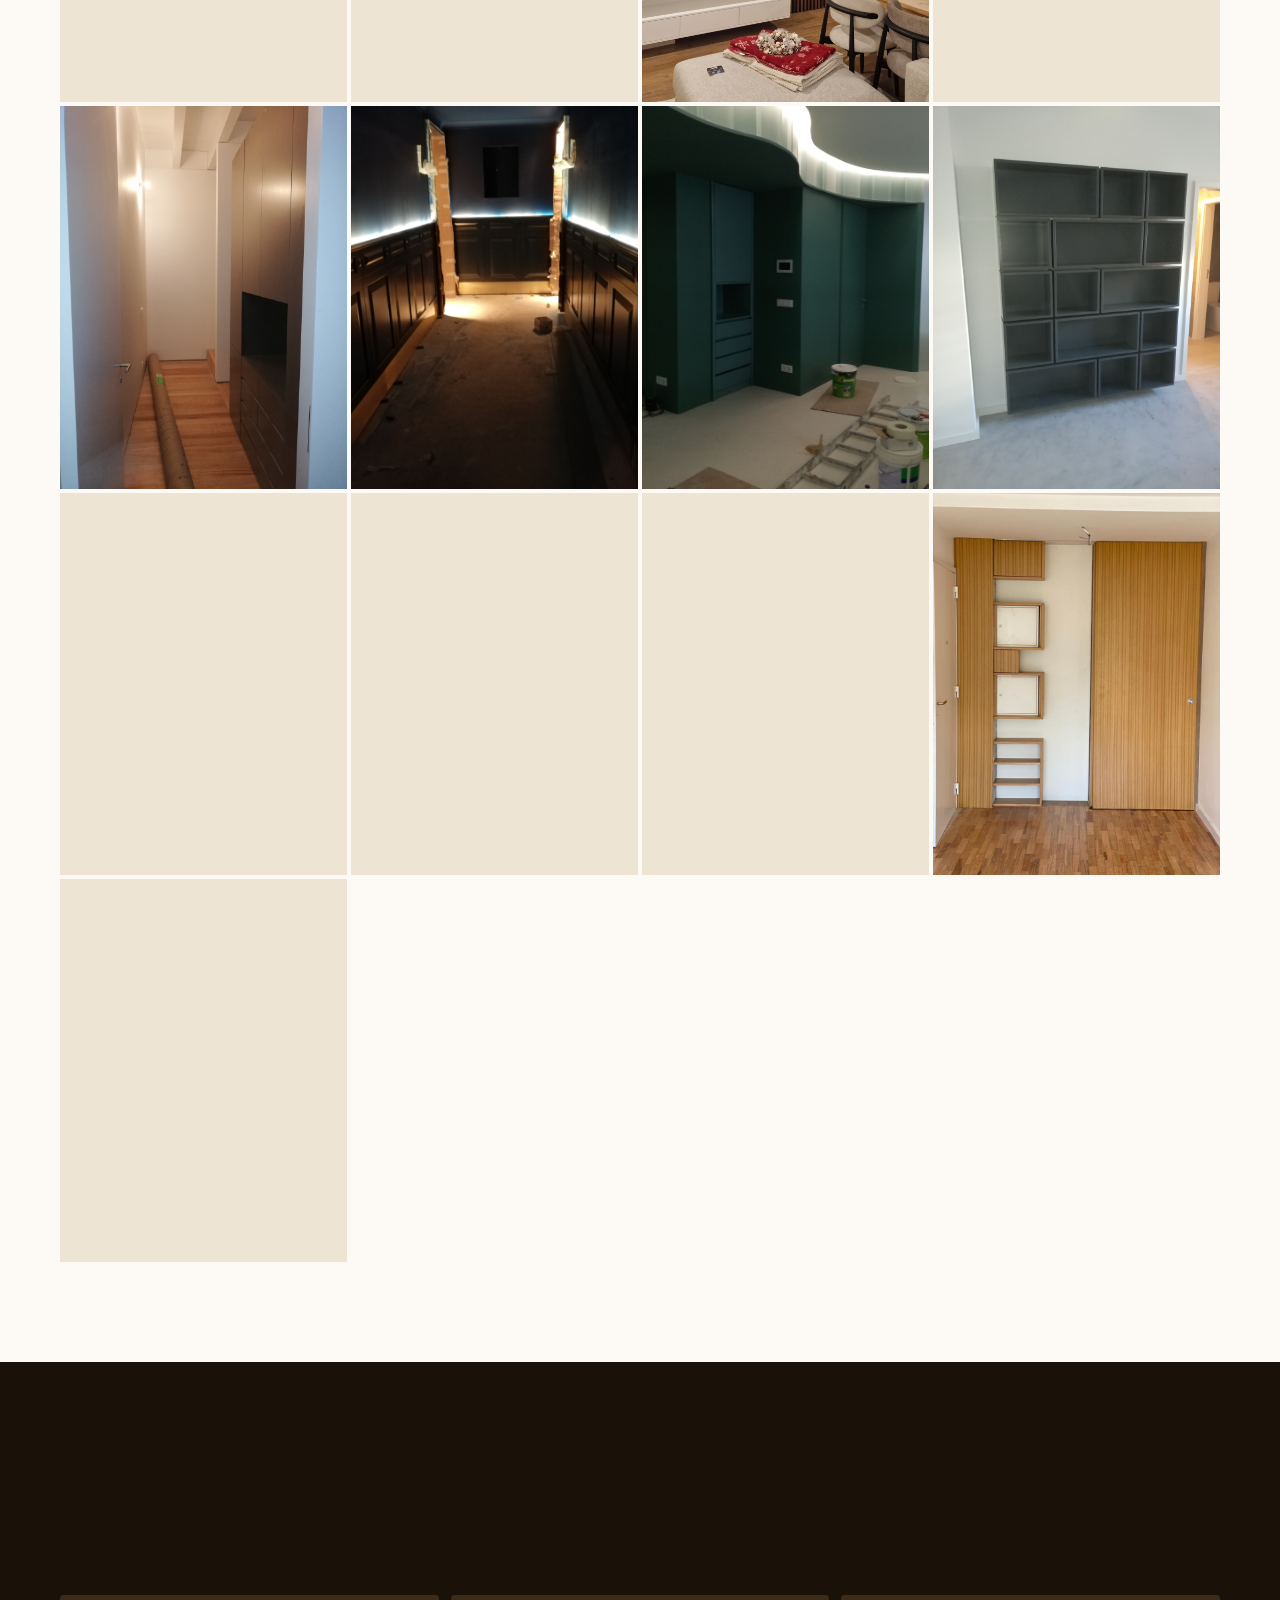
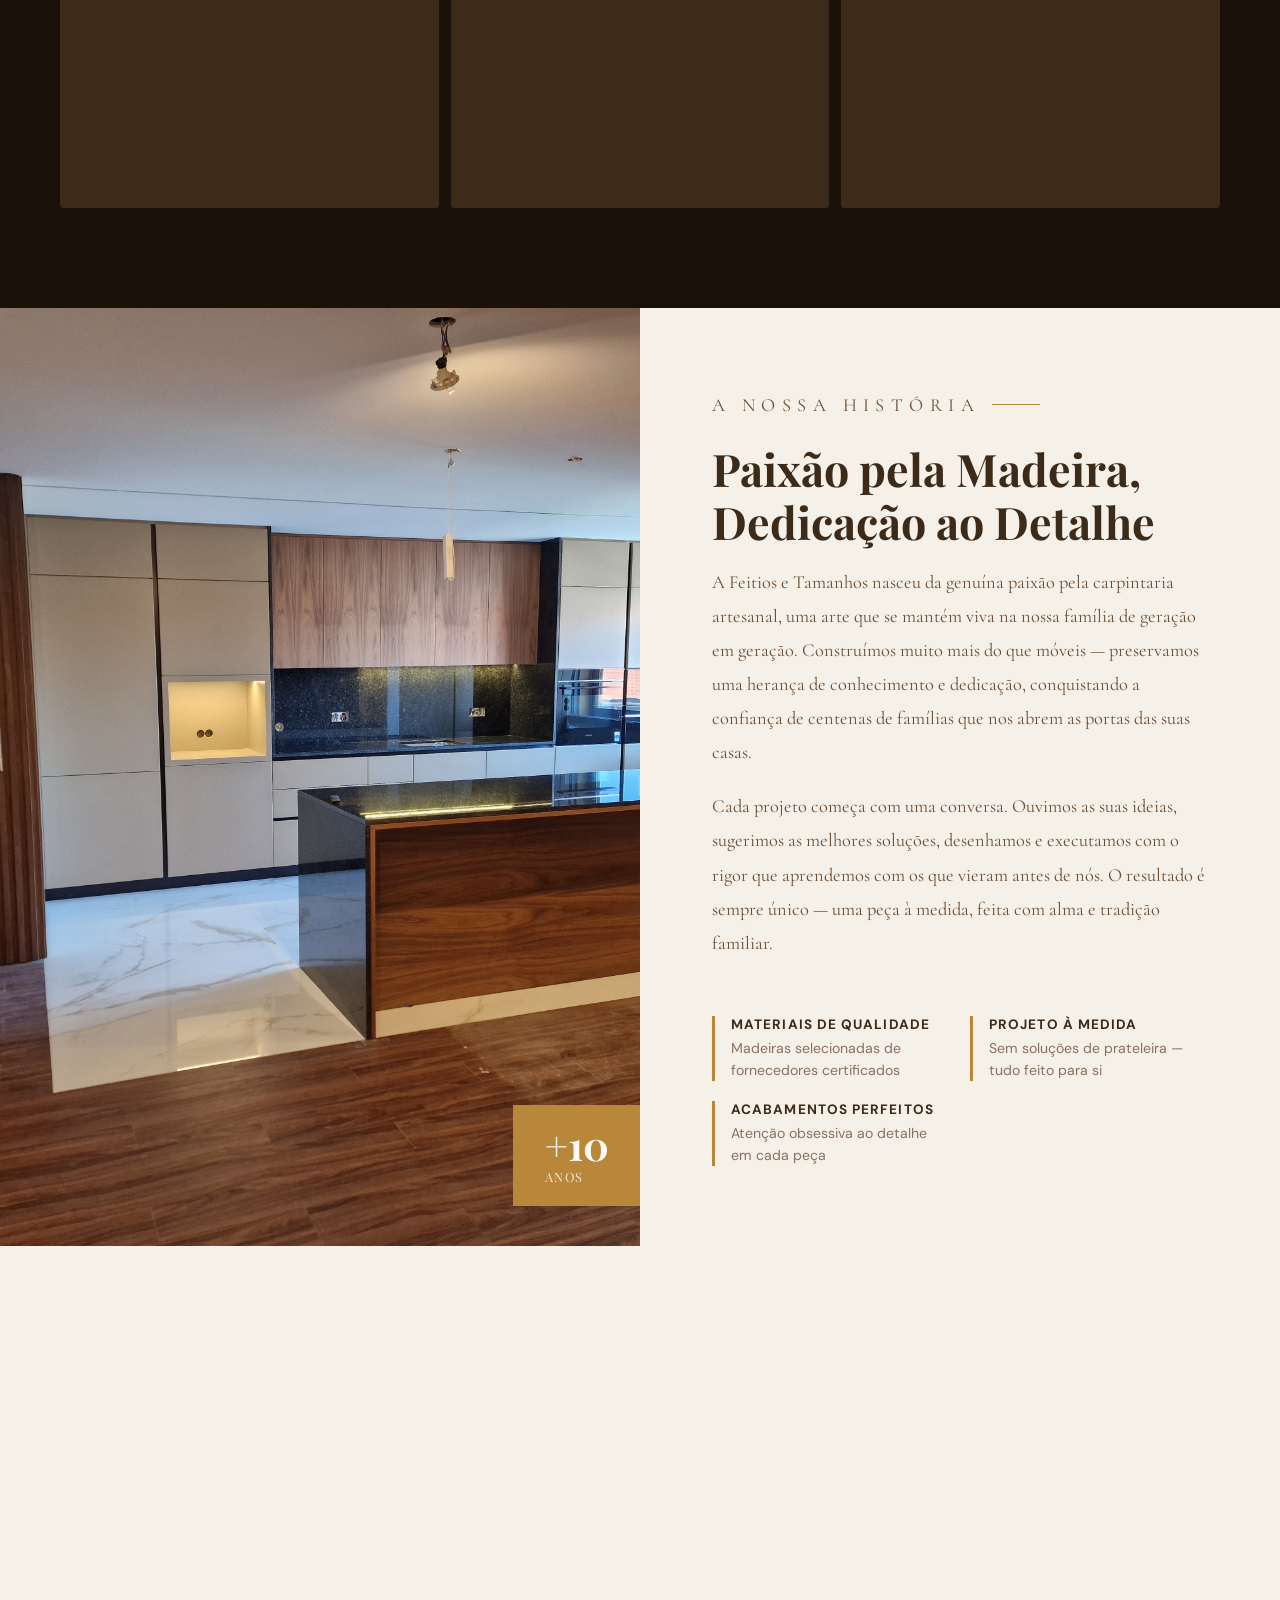
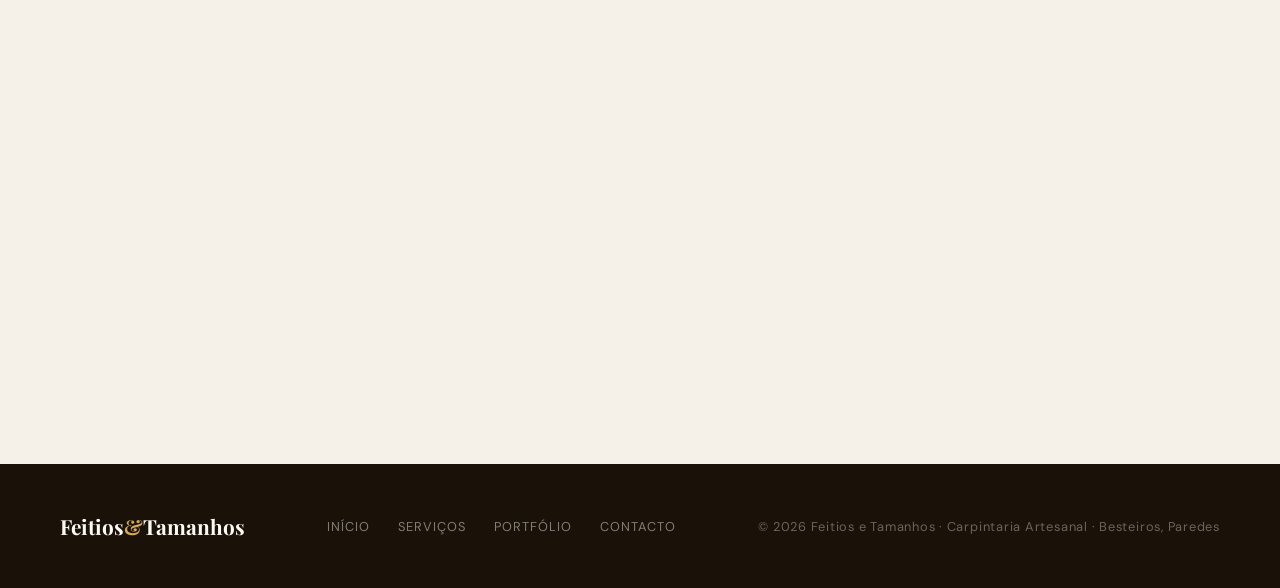
==== commit 26bbd471: "Adicionar logo" ====
--- a/index.html
+++ b/index.html
@@ -1,6 +1,5 @@
 <!DOCTYPE html>
 <html lang="pt">
-
 <head>
     <meta charset="UTF-8" />
     <meta name="viewport" content="width=device-width, initial-scale=1.0" />
@@ -22,7 +21,6 @@
     </script>
     <meta property="og:site_name" content="Feitios e Tamanhos">
 </head>
-
 <body>
     <nav id="navbar">
         <a href="#" class="nav-logo">
@@ -131,9 +129,9 @@
 
     <div class="lightbox" id="lightbox">
         <button class="lightbox-close" id="lbClose">✕</button>
-        <button class="lb-nav lb-prev" id="lbPrev">&#8249;</button>
+        <button class="lb-nav lb-prev" id="lbPrev"></button>
         <img src="" id="lbImg" alt="" />
-        <button class="lb-nav lb-next" id="lbNext">&#8250;</button>
+        <button class="lb-nav lb-next" id="lbNext"></button>
         <p class="lb-caption" id="lbCaption"></p>
     </div>
 
--- a/style.css
+++ b/style.css
@@ -86,7 +86,6 @@
     color: var(--gold2);
 }
  
-/* ---- logo mark: image badge + wordmark, sits beside the existing text logo ---- */
 .nav-logo {
     display: flex;
     align-items: center;
@@ -184,7 +183,6 @@
     opacity: 1;
 }
  
-/* ---- placeholder slide backgrounds (swap for real workshop/portfolio photos) ---- */
 .hero-slide::after {
     content: '';
     position: absolute;
@@ -299,7 +297,6 @@
     color: var(--gold2);
 }
  
-/* ---- hero medallion: a wax-seal-style stamp of the logo, echoing bespoke/handmade positioning ---- */
 .hero-seal {
     position: absolute;
     z-index: 3;
